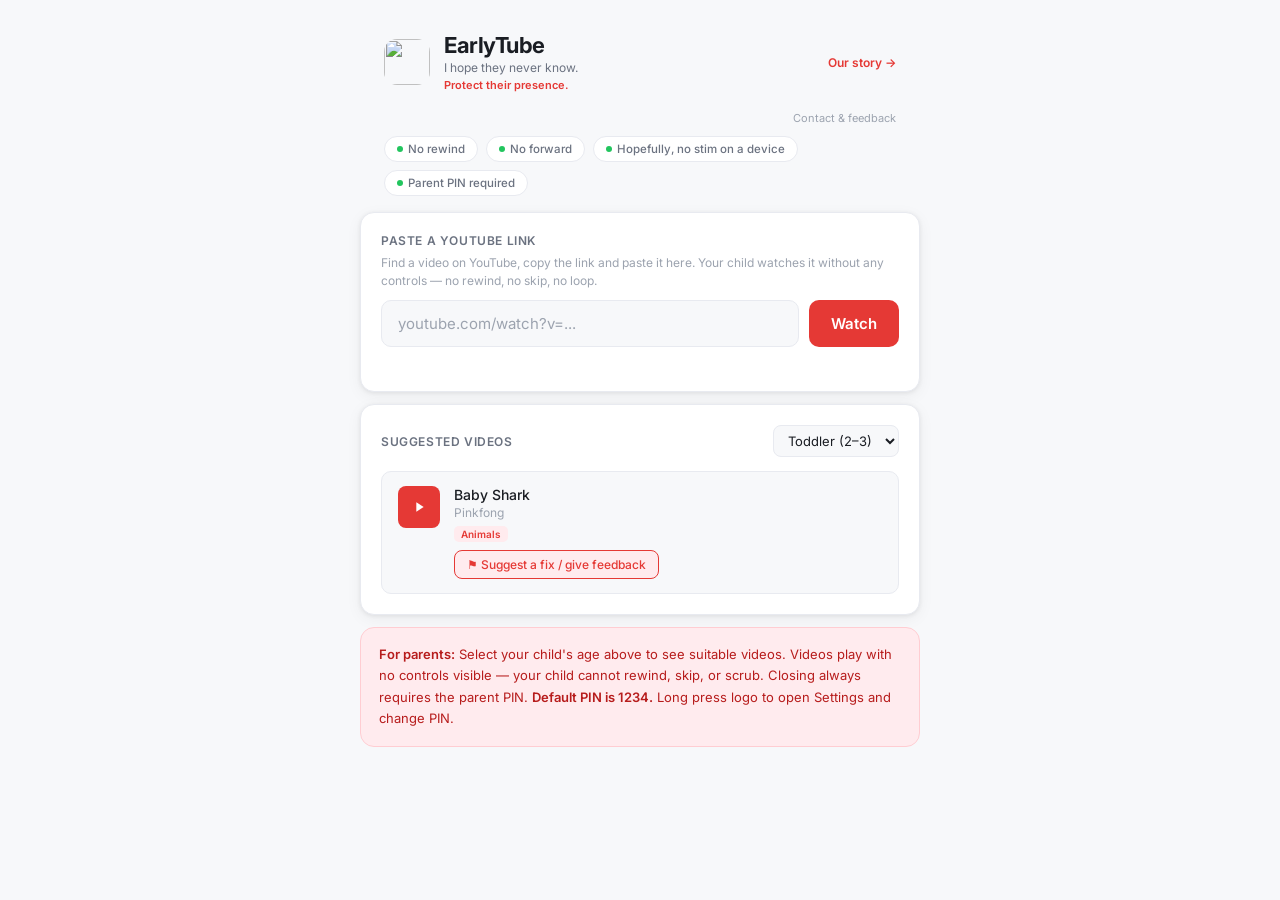
==== about.html @ 5e953eac "Update about.html" ====
<!DOCTYPE html>

<html lang="en">
<head>
<meta charset="UTF-8"/>
<meta name="viewport" content="width=device-width, initial-scale=1.0, user-scalable=no"/>
<title>EarlyTube</title>
<meta name="apple-mobile-web-app-capable" content="yes"/>
<meta name="apple-mobile-web-app-status-bar-style" content="black-translucent"/>
<meta name="apple-mobile-web-app-title" content="EarlyTube"/>
<link rel="apple-touch-icon" href="icon.png"/>
<link rel="icon" type="image/png" href="icon.png"/>
<script async src="https://www.googletagmanager.com/gtag/js?id=G-2DFE2R37G1"></script>
<script>
  window.dataLayer=window.dataLayer||[];
  function gtag(){dataLayer.push(arguments);}
  gtag('js',new Date());
  gtag('config','G-2DFE2R37G1');
</script>
<style>
  @import url('https://fonts.googleapis.com/css2?family=Inter:wght@400;500;600;700&display=swap');
  :root{
    --red:#E53935;--red-dark:#B71C1C;--red-light:#FFEBEE;
    --bg:#F7F8FA;--card:#FFFFFF;--border:#E8EAF0;
    --text:#1A1D23;--text-2:#6B7280;--text-3:#9CA3AF;
    --radius:14px;--shadow:0 1px 4px rgba(0,0,0,0.07),0 4px 16px rgba(0,0,0,0.05);
    --badge-bg:#FFFFFF;--video-bg:#F7F8FA;--input-bg:#F7F8FA;
  }
  @media(prefers-color-scheme:dark){
    :root{
      --red:#EF5350;--red-dark:#C62828;--red-light:#2C1A1A;
      --bg:#0F0F11;--card:#1C1C1E;--border:#2C2C2E;
      --text:#F2F2F7;--text-2:#9CA3AF;--text-3:#6B7280;
      --shadow:0 1px 4px rgba(0,0,0,0.3),0 4px 16px rgba(0,0,0,0.2);
      --badge-bg:#1C1C1E;--video-bg:#2C2C2E;--input-bg:#2C2C2E;
    }
    .info-card{background:#2C1A1A!important;border-color:#5C2020!important;}
    .info-card p{color:#FCA5A5!important;}
    .modal-box{background:#1C1C1E!important;}
    .modal-input{background:#2C2C2E!important;color:#F2F2F7!important;}
  }
  *{margin:0;padding:0;box-sizing:border-box;-webkit-tap-highlight-color:transparent;}
  body{background:var(--bg);color:var(--text);font-family:'Inter',-apple-system,sans-serif;min-height:100vh;}
  .screen{display:none;flex-direction:column;align-items:center;min-height:100vh;}
  #home{display:flex;}
  .header{width:100%;max-width:560px;padding:32px 24px 16px;}
  .header-top{display:flex;align-items:center;justify-content:space-between;margin-bottom:14px;}
  .brand{display:flex;align-items:center;gap:14px;cursor:pointer;user-select:none;}
  .brand-name{font-size:22px;font-weight:700;letter-spacing:-0.5px;}
  .brand-tag{font-size:12px;color:var(--text-2);margin-top:2px;}
  .brand-sub{font-size:11px;color:var(--red);margin-top:3px;font-weight:600;}
  .story-link{color:var(--red);text-decoration:none;font-size:12px;font-weight:600;white-space:nowrap;}
  .badge-row{display:flex;gap:8px;flex-wrap:wrap;}
  .badge{display:flex;align-items:center;gap:5px;background:var(--badge-bg);border:1px solid var(--border);border-radius:20px;padding:5px 12px;font-size:11.5px;color:var(--text-2);font-weight:500;}
  .badge-dot{width:6px;height:6px;border-radius:50%;background:#22C55E;flex-shrink:0;}
  .card{background:var(--card);border:1px solid var(--border);border-radius:var(--radius);box-shadow:var(--shadow);padding:20px;width:calc(100% - 48px);max-width:560px;margin:0 24px 12px;}
  .input-label{font-size:12px;font-weight:600;color:var(--text-2);text-transform:uppercase;letter-spacing:0.6px;margin-bottom:6px;}
  .input-desc{font-size:12px;color:var(--text-3);margin-bottom:10px;line-height:1.5;}
  .input-wrap{display:flex;gap:10px;}
  .input-wrap input{flex:1;padding:13px 16px;border-radius:10px;border:1.5px solid var(--border);background:var(--input-bg);color:var(--text);font-size:15px;font-family:inherit;outline:none;transition:border-color 0.15s;}
  .input-wrap input:focus{border-color:var(--red);}
  .input-wrap input::placeholder{color:var(--text-3);}
  .btn-watch{padding:13px 22px;border-radius:10px;background:var(--red);color:white;border:none;font-weight:600;font-size:15px;font-family:inherit;cursor:pointer;white-space:nowrap;}
  .btn-watch:active{background:var(--red-dark);}
  .error-msg{font-size:12.5px;color:var(--red);margin-top:8px;min-height:16px;}
  .section-header{display:flex;align-items:center;justify-content:space-between;margin-bottom:14px;}
  .section-left{display:flex;align-items:center;gap:8px;}
  .section-title{font-size:12px;font-weight:600;color:var(--text-2);text-transform:uppercase;letter-spacing:0.6px;}
  .live-dot{width:6px;height:6px;border-radius:50%;background:#22C55E;animation:pulse 2s infinite;}
  @keyframes pulse{0%,100%{opacity:1;}50%{opacity:0.4;}}
  .age-select{padding:6px 10px;border-radius:8px;border:1px solid var(--border);background:var(--input-bg);color:var(--text);font-size:13px;font-family:inherit;outline:none;cursor:pointer;}
  .video-list{display:flex;flex-direction:column;gap:10px;}
  .video-item{display:flex;align-items:flex-start;gap:14px;padding:14px 16px;background:var(--video-bg);border:1px solid var(--border);border-radius:10px;}
  .video-thumb{width:42px;height:42px;border-radius:8px;background:var(--red);display:flex;align-items:center;justify-content:center;flex-shrink:0;cursor:pointer;}
  .video-thumb svg{width:16px;height:16px;fill:white;}
  .video-info{flex:1;min-width:0;cursor:pointer;}
  .video-title{font-size:14px;font-weight:500;white-space:nowrap;overflow:hidden;text-overflow:ellipsis;}
  .video-sub{font-size:12px;color:var(--text-3);margin-top:2px;}
  .video-tag{font-size:10px;font-weight:600;background:var(--red-light);color:var(--red);padding:2px 7px;border-radius:5px;margin-top:6px;display:inline-block;}
  .report-btn{display:flex;align-items:center;gap:5px;margin-top:8px;font-size:12px;color:var(--red);background:var(--red-light);border:1px solid var(--red);border-radius:8px;padding:6px 12px;cursor:pointer;font-family:inherit;font-weight:500;}
  .report-btn:active{opacity:0.7;}
  .loading-state{text-align:center;padding:24px;color:var(--text-3);font-size:13px;}
  .empty-state{text-align:center;padding:24px;color:var(--text-3);font-size:13px;}
  .info-card{background:var(--red-light);border:1px solid #FFCDD2;border-radius:var(--radius);padding:16px 18px;width:calc(100% - 48px);max-width:560px;margin:0 24px 16px;}
  .info-card p{font-size:13px;color:#B71C1C;line-height:1.65;}
  .info-card strong{font-weight:600;}

#player-screen{background:#000;}
.player-top{background:#111;padding:14px 20px;width:100%;}
.player-steps{display:flex;flex-direction:column;gap:6px;margin-bottom:12px;}
.step{display:flex;align-items:center;gap:10px;font-size:13px;color:#aaa;}
.step-num{width:22px;height:22px;border-radius:50%;background:#333;color:white;font-size:11px;font-weight:700;display:flex;align-items:center;justify-content:center;flex-shrink:0;}
.step-num.done{background:#22C55E;}
.btn-lock-top{width:100%;padding:14px;border-radius:10px;background:var(–red);border:none;color:white;font-size:15px;font-weight:700;font-family:inherit;cursor:pointer;display:flex;align-items:center;justify-content:center;gap:8px;}
.btn-lock-top:active{opacity:0.85;}
.player-wrap{position:relative;width:100%;overflow:hidden;background:#000;}
#yt-iframe{display:block;width:100%;height:calc(56.25vw + 120px);border:none;}
.player-overlay{display:none;position:absolute;top:0;left:0;width:100%;height:100%;z-index:10;}
.controls-hider{position:absolute;bottom:0;left:0;width:100%;height:120px;background:#000;z-index:11;}
.lock-toast{position:absolute;bottom:130px;left:50%;transform:translateX(-50%);background:rgba(0,0,0,0.85);color:white;font-size:16px;font-weight:700;padding:12px 24px;border-radius:24px;z-index:15;white-space:nowrap;transition:opacity 0.3s;border:1px solid rgba(255,255,255,0.2);}
.lock-toast.hidden{opacity:0;pointer-events:none;}
.player-bottom{background:#111;padding:14px 20px;width:100%;display:none;}
.next-title{font-size:11px;color:#666;text-transform:uppercase;letter-spacing:0.6px;font-weight:600;margin-bottom:10px;}
.next-videos{display:flex;flex-direction:column;gap:8px;margin-bottom:12px;}
.next-video-btn{background:#1C1C1E;border:1px solid #2C2C2E;color:white;border-radius:10px;padding:12px 14px;text-align:left;cursor:pointer;font-family:inherit;font-size:13px;display:flex;align-items:center;gap:10px;}
.next-video-btn:active{background:#2C2C2E;}
.next-play-icon{width:28px;height:28px;background:var(–red);border-radius:6px;display:flex;align-items:center;justify-content:center;flex-shrink:0;}
.next-play-icon svg{width:12px;height:12px;fill:white;}
.next-video-info{flex:1;min-width:0;}
.next-video-title{font-size:13px;font-weight:500;white-space:nowrap;overflow:hidden;text-overflow:ellipsis;}
.next-video-sub{font-size:11px;color:#666;margin-top:2px;}
.btn-close{width:100%;padding:14px;border-radius:10px;background:#2C2C2E;border:1px solid #3C3C3E;color:#aaa;font-size:14px;font-weight:500;font-family:inherit;cursor:pointer;display:flex;align-items:center;justify-content:center;gap:8px;}
.btn-close svg{width:14px;height:14px;fill:#666;}

#pin-overlay{display:none;position:fixed;inset:0;background:rgba(10,10,15,0.92);z-index:100;flex-direction:column;align-items:center;justify-content:center;gap:18px;}
.pin-icon{width:52px;height:52px;background:#1C1C2E;border-radius:14px;display:flex;align-items:center;justify-content:center;margin-bottom:4px;}
.pin-icon svg{width:22px;height:22px;fill:#9CA3AF;}
#pin-overlay h2{font-size:18px;font-weight:600;color:white;}
#pin-overlay p{font-size:13px;color:#9CA3AF;margin-top:-8px;}
.pin-dots{display:flex;gap:12px;margin:4px 0;}
.dot{width:14px;height:14px;border-radius:50%;background:#2C2C3E;transition:background 0.12s,transform 0.12s;}
.dot.filled{background:var(–red);transform:scale(1.1);}
.pin-error{font-size:12.5px;color:#F87171;height:16px;}
.pin-grid{display:grid;grid-template-columns:repeat(3,72px);gap:10px;}
.pin-btn{height:72px;border-radius:12px;background:#1C1C2E;border:1px solid #2C2C3E;color:white;font-size:22px;font-weight:500;font-family:inherit;cursor:pointer;}
.pin-btn:active{background:#2C2C3E;}
.pin-hint{font-size:11px;color:#4B5563;margin-top:4px;}

#report-modal{display:none;position:fixed;inset:0;background:rgba(10,10,15,0.85);z-index:200;align-items:flex-end;justify-content:center;pointer-events:none;}
.modal-box{background:var(–card);border:1px solid var(–border);border-radius:20px 20px 0 0;padding:28px 24px 40px;width:100%;max-width:560px;pointer-events:all;}
.modal-title{font-size:17px;font-weight:700;margin-bottom:4px;}
.modal-sub{font-size:13px;color:var(–text-2);margin-bottom:20px;line-height:1.5;}
.modal-label{font-size:12px;font-weight:600;color:var(–text-2);text-transform:uppercase;letter-spacing:0.6px;margin-bottom:6px;display:block;}
.modal-input{width:100%;padding:12px 14px;border-radius:10px;border:1.5px solid var(–border);background:var(–input-bg);color:var(–text);font-size:15px;font-family:inherit;outline:none;margin-bottom:14px;}
.modal-input:focus{border-color:var(–red);}
.modal-input::placeholder{color:var(–text-3);}
.privacy-note{font-size:11.5px;color:var(–text-3);margin-bottom:18px;line-height:1.5;}
.modal-btns{display:flex;gap:10px;}
.btn-submit{flex:1;padding:14px;border-radius:10px;background:var(–red);color:white;border:none;font-size:15px;font-weight:600;font-family:inherit;cursor:pointer;}
.btn-cancel{padding:14px 20px;border-radius:10px;background:var(–video-bg);color:var(–text-2);border:1px solid var(–border);font-size:15px;font-family:inherit;cursor:pointer;}

#settings-screen{background:var(–bg);}
.settings-header{width:100%;max-width:560px;padding:52px 24px 20px;}
.settings-header h2{font-size:22px;font-weight:700;letter-spacing:-0.5px;}
.settings-header p{font-size:13px;color:var(–text-2);margin-top:4px;}
.setting-card{background:var(–card);border:1px solid var(–border);border-radius:var(–radius);padding:18px 20px;width:calc(100% - 48px);max-width:560px;margin:0 24px 12px;}
.setting-card label{font-size:12px;font-weight:600;color:var(–text-2);text-transform:uppercase;letter-spacing:0.6px;display:block;margin-bottom:10px;}
.setting-card input{width:100%;padding:12px 14px;border-radius:10px;border:1.5px solid var(–border);background:var(–input-bg);color:var(–text);font-size:15px;font-family:inherit;outline:none;}
.setting-card input:focus{border-color:var(–red);}
.btn-save{width:calc(100% - 48px);max-width:560px;margin:4px 24px;padding:14px;border-radius:10px;background:var(–red);color:white;border:none;font-size:15px;font-weight:600;font-family:inherit;cursor:pointer;}
.btn-back{width:calc(100% - 48px);max-width:560px;margin:8px 24px 32px;padding:14px;border-radius:10px;background:var(–card);color:var(–text);border:1px solid var(–border);font-size:15px;font-family:inherit;cursor:pointer;}
</style>

</head>
<body>

<div id="home" class="screen">
  <div class="header">
    <div class="header-top">
      <div class="brand" id="logo">
        <img src="icon.png" style="width:46px;height:46px;border-radius:13px;flex-shrink:0;"/>
        <div>
          <div class="brand-name">EarlyTube</div>
          <div class="brand-tag">I hope they never know.</div>
          <div class="brand-sub">Protect their presence.</div>
        </div>
      </div>
      <a class="story-link" href="about.html" target="_blank">Our story →</a>
    </div>
    <div style="text-align:right;margin-bottom:10px;">
      <a href="contact.html" target="_blank" style="font-size:11px;color:var(--text-3);text-decoration:none;">Contact & feedback</a>
    </div>
    <div class="badge-row">
      <div class="badge"><div class="badge-dot"></div>No rewind</div>
      <div class="badge"><div class="badge-dot"></div>No forward</div>
      <div class="badge"><div class="badge-dot"></div>Hopefully, no stim on a device</div>
      <div class="badge"><div class="badge-dot"></div>Parent PIN required</div>
    </div>
  </div>

  <div class="card">
    <div class="input-label">Paste a YouTube link</div>
    <div class="input-desc">Find a video on YouTube, copy the link and paste it here. Your child watches it without any controls — no rewind, no skip, no loop.</div>
    <div class="input-wrap">
      <input id="url-input" type="url" inputmode="url" placeholder="youtube.com/watch?v=..."/>
      <button class="btn-watch" onclick="handleWatch()">Watch</button>
    </div>
    <div class="error-msg" id="url-error"></div>
  </div>

  <div class="card">
    <div class="section-header">
      <div class="section-left">
        <div class="section-title">Suggested videos</div>
        <div class="live-dot" id="live-dot" style="display:none"></div>
      </div>
      <select class="age-select" id="age-select" onchange="renderVideos()">
        <option value="toddler">Toddler (2–3)</option>
        <option value="prek">Pre-K (3–5)</option>
        <option value="primary">Primary (5–8)</option>
        <option value="junior">Junior (8–12)</option>
        <option value="teen">Teen (12–16)</option>
        <option value="teenplus">Teen+ (16+)</option>
      </select>
    </div>
    <div class="video-list" id="video-list">
      <div class="loading-state">Loading videos…</div>
    </div>
  </div>

  <div class="info-card">
    <p><strong>For parents:</strong> Select your child's age above to see suitable videos. Videos play with no controls visible — your child cannot rewind, skip, or scrub. Closing always requires the parent PIN. <strong>Default PIN is 1234.</strong> Long press logo to open Settings and change PIN.</p>
  </div>
</div>

<div id="player-screen" class="screen">
  <div class="player-top" id="player-top">
    <div class="player-steps">
      <div class="step"><div class="step-num" id="step1num">1</div><span>Tap play on the video below</span></div>
      <div class="step"><div class="step-num" id="step2num">2</div><span>Tap Lock — controls disappear for your child</span></div>
    </div>
    <button class="btn-lock-top" id="btn-lock-top" onclick="lockControls()">🔒 Lock the controls</button>
  </div>
  <div class="player-wrap">
    <iframe id="yt-iframe" src="" allow="autoplay; encrypted-media" allowfullscreen="false"></iframe>
    <div class="player-overlay" id="player-overlay" oncontextmenu="return false;"></div>
    <div class="controls-hider" id="controls-hider"></div>
    <div class="lock-toast hidden" id="lock-toast">🔒 Locked</div>
  </div>
  <div class="player-bottom" id="player-bottom">
    <div class="next-title">Play next</div>
    <div class="next-videos" id="next-videos"></div>
    <button class="btn-close" onclick="requestClose()">
      <svg viewBox="0 0 24 24"><path d="M19 6.41L17.59 5 12 10.59 6.41 5 5 6.41 10.59 12 5 17.59 6.41 19 12 13.41 17.59 19 19 17.59 13.41 12z"/></svg>
      Close — parent PIN required
    </button>
  </div>
</div>

<div id="pin-overlay">
  <div class="pin-icon"><svg viewBox="0 0 24 24"><path d="M18 8h-1V6c0-2.76-2.24-5-5-5S7 3.24 7 6v2H6c-1.1 0-2 .9-2 2v10c0 1.1.9 2 2 2h12c1.1 0 2-.9 2-2V10c0-1.1-.9-2-2-2zm-6 9c-1.1 0-2-.9-2-2s.9-2 2-2 2 .9 2 2-.9 2-2 2zm3.1-9H8.9V6c0-1.71 1.39-3.1 3.1-3.1 1.71 0 3.1 1.39 3.1 3.1v2z"/></svg></div>
  <h2 id="pin-title">Parent PIN required</h2>
  <p id="pin-subtitle">Enter your 4-digit PIN to continue</p>
  <div class="pin-dots">
    <div class="dot" id="d0"></div><div class="dot" id="d1"></div>
    <div class="dot" id="d2"></div><div class="dot" id="d3"></div>
  </div>
  <div class="pin-error" id="pin-error"></div>
  <div class="pin-grid">
    <button class="pin-btn" onclick="pinPress('1')">1</button>
    <button class="pin-btn" onclick="pinPress('2')">2</button>
    <button class="pin-btn" onclick="pinPress('3')">3</button>
    <button class="pin-btn" onclick="pinPress('4')">4</button>
    <button class="pin-btn" onclick="pinPress('5')">5</button>
    <button class="pin-btn" onclick="pinPress('6')">6</button>
    <button class="pin-btn" onclick="pinPress('7')">7</button>
    <button class="pin-btn" onclick="pinPress('8')">8</button>
    <button class="pin-btn" onclick="pinPress('9')">9</button>
    <button class="pin-btn" onclick="pinClear()" style="font-size:18px;color:#9CA3AF">⌫</button>
    <button class="pin-btn" onclick="pinPress('0')">0</button>
    <button class="pin-btn" onclick="pinCancel()" style="font-size:12px;color:#9CA3AF">Cancel</button>
  </div>
  <div class="pin-hint">Default PIN is 1234 · Change in Settings</div>
</div>

<div id="report-modal" style="display:none;position:fixed;inset:0;background:rgba(10,10,15,0.85);z-index:200;align-items:flex-end;justify-content:center;pointer-events:none;">
  <div class="modal-box" style="pointer-events:all;">
    <div class="modal-title">Suggest a replacement</div>
    <div class="modal-sub" id="report-sub">Found a broken video? Suggest a better one.</div>
    <label class="modal-label">Your email</label>
    <input class="modal-input" id="report-email" type="email" inputmode="email" placeholder="your@email.com"/>
    <label class="modal-label">Replacement YouTube link</label>
    <input class="modal-input" id="report-link" type="url" inputmode="url" placeholder="youtube.com/watch?v=..."/>
    <label class="modal-label">Any notes? (optional)</label>
    <input class="modal-input" id="report-note" type="text" placeholder="e.g. Great science video for toddlers"/>
    <div class="privacy-note">Your email will only be used to notify you if your suggestion is approved. We will never share it.</div>
    <div class="modal-btns">
      <button class="btn-cancel" onclick="closeReportModal()">Cancel</button>
      <button class="btn-submit" onclick="submitReport()">Submit suggestion</button>
    </div>
  </div>
</div>

<div id="settings-screen" class="screen">
  <div class="settings-header">
    <h2>Settings</h2>
    <p>Manage your parent PIN and preferences</p>
  </div>
  <div class="setting-card">
    <label>Change Parent PIN</label>
    <input id="new-pin" type="password" inputmode="numeric" maxlength="4" placeholder="Enter new 4-digit PIN"/>
  </div>
  <button class="btn-save" onclick="saveSettings()">Save changes</button>
  <button class="btn-back" onclick="showHome()">← Back to EarlyTube</button>
</div>

<script>
var CSV_URL='https://docs.google.com/spreadsheets/d/e/2PACX-1vSMkmJi2zz99BE6d7STDfVXiBgd1eyfZSdIx4TUsst05Xm4m7G6tz9zGTJXmoVku1DQpmC52vWpOlhI/pub?output=csv';
var CONTACT_EMAIL='earlytubeapp@gmail.com';
var FALLBACK={
  toddler:[{id:'XqZsoesa55w',title:'Baby Shark',channel:'Pinkfong',tag:'Animals'}],
  prek:[{id:'tBhkzYAqhMI',title:'Wild Animals for Kids',channel:'Nat Geo Kids',tag:'Nature'}],
  primary:[{id:'n6veBGGHCsY',title:'How Do Plants Grow?',channel:'SciShow Kids',tag:'Science'}],
  junior:[{id:'xyQY8a-ng6g',title:'How Food Affects Your Brain',channel:'TED-Ed',tag:'Health'}],
  teen:[{id:'sNhhvQGsMEc',title:'The Fermi Paradox',channel:'Kurzgesagt',tag:'Space'}],
  teenplus:[{id:'MBRqu0YOH14',title:'Optimistic Nihilism',channel:'Kurzgesagt',tag:'Philosophy'}]
};
var allVideos=[],reportingVideo=null;
var parentPin=localStorage.getItem('et_pin')||'1234';
var pinBuffer='',pinAction=null,pendingId=null;
var lockInterval=null;

function parseCSV(t){var l=t.trim().split('\n');if(l.length<2)return[];var h=l[0].split(',').map(function(x){return x.trim().toLowerCase().replace(/"/g,'');});var r=[];for(var i=1;i<l.length;i++){var c=splitCSV(l[i]);if(c.length<4)continue;var o={};h.forEach(function(k,j){o[k]=(c[j]||'').trim().replace(/^"|"$/g,'');});if(o.id)r.push(o);}return r;}
function splitCSV(line){var cols=[],cur='',inQ=false;for(var i=0;i<line.length;i++){var c=line[i];if(c==='"'){inQ=!inQ;}else if(c===','&&!inQ){cols.push(cur);cur='';}else{cur+=c;}}cols.push(cur);return cols;}

function loadVideos(){
  fetch(CSV_URL)
    .then(function(r){return r.text();})
    .then(function(csv){
      var rows=parseCSV(csv);
      allVideos=rows.filter(function(r){var s=(r.status||'').toLowerCase();return s===''||s==='approved';});
      document.getElementById('live-dot').style.display=allVideos.length?'block':'none';
      renderVideos();
    }).catch(function(){renderVideos();});
}

function renderVideos(){
  var age=document.getElementById('age-select').value;
  var f=allVideos.filter(function(v){return(v.age||'').toLowerCase()===age;});
  if(!f.length)f=FALLBACK[age]||[];
  var html='';
  if(!f.length){html='<div class="empty-state">No videos yet.</div>';}
  else{f.forEach(function(v){
    html+='<div class="video-item">'
      +'<div class="video-thumb" onclick="prepareVideo(\''+v.id+'\')">'
      +'<svg viewBox="0 0 24 24"><path d="M8 5v14l11-7z"/></svg></div>'
      +'<div class="video-info" onclick="prepareVideo(\''+v.id+'\')">'
      +'<div class="video-title">'+escHtml(v.title)+'</div>'
      +'<div class="video-sub">'+escHtml(v.channel||'')+'</div>'
      +'<div class="video-tag">'+escHtml(v.tag||'')+'</div>'
      +'<button class="report-btn" onclick="openReportModal(\''+escAttr(v.id)+'\',\''+escAttr(v.title)+'\')">⚑ Suggest a fix / give feedback</button>'
      +'</div></div>';
  });}
  document.getElementById('video-list').innerHTML=html;
}

function escHtml(s){return(s||'').replace(/&/g,'&amp;').replace(/</g,'&lt;').replace(/>/g,'&gt;');}
function escAttr(s){return(s||'').replace(/'/g,"\\'");}

function openReportModal(id,title){
  reportingVideo={id:id,title:title};
  document.getElementById('report-sub').textContent='Reporting: "'+title+'"';
  document.getElementById('report-email').value='';
  document.getElementById('report-link').value='';
  document.getElementById('report-note').value='';
  document.getElementById('report-modal').style.display='flex';
  document.getElementById('report-modal').style.pointerEvents='all';
}
function closeReportModal(){
  document.getElementById('report-modal').style.display='none';
  document.getElementById('report-modal').style.pointerEvents='none';
  reportingVideo=null;
}
function submitReport(){
  var email=document.getElementById('report-email').value.trim();
  var link=document.getElementById('report-link').value.trim();
  var note=document.getElementById('report-note').value.trim();
  if(!email){alert('Please enter your email.');return;}
  if(!link){alert('Please paste a YouTube link.');return;}
  var age=document.getElementById('age-select').value;
  var sub=encodeURIComponent('EarlyTube suggestion — '+age);
  var body=encodeURIComponent('Reporting: '+(reportingVideo?reportingVideo.title+' ('+reportingVideo.id+')':'')+'\nReplacement: '+link+'\nAge: '+age+'\nNotes: '+(note||'none')+'\nFrom: '+email);
  window.location.href='mailto:'+CONTACT_EMAIL+'?subject='+sub+'&body='+body;
  closeReportModal();
}

function show(id){document.querySelectorAll('.screen').forEach(function(s){s.style.display='none';});document.getElementById(id).style.display='flex';}
function extractId(url){var p=[/(?:youtube\.com\/watch\?v=|youtu\.be\/|youtube\.com\/embed\/)([a-zA-Z0-9_-]{11})/,/^([a-zA-Z0-9_-]{11})$/];for(var i=0;i<p.length;i++){var m=url.match(p[i]);if(m)return m[1];}return null;}
function handleWatch(){var id=extractId(document.getElementById('url-input').value.trim());if(!id){document.getElementById('url-error').textContent='Please paste a valid YouTube link.';return;}prepareVideo(id);}

function prepareVideo(id){
  pendingId=id;
  document.getElementById('url-error').textContent='';
  document.getElementById('url-input').value='';
  if(lockInterval){clearInterval(lockInterval);lockInterval=null;}
  document.getElementById('yt-iframe').src='https://www.youtube.com/embed/'+id+'?autoplay=0&controls=1&disablekb=0&fs=0&modestbranding=1&rel=0&iv_load_policy=3&playsinline=1';
  document.getElementById('player-overlay').style.display='none';
  var toast=document.getElementById('lock-toast');
  toast.classList.remove('hidden');
  toast.textContent='Tap play — locking in 5…';
  show('player-screen');
  var secs=5;
  lockInterval=setInterval(function(){
    secs--;
    if(secs>0){
      toast.textContent='Locking in '+secs+'…';
    } else {
      clearInterval(lockInterval);
      lockInterval=null;
      lockControls();
    }
  },1000);
}

function lockControls(){
  document.getElementById('player-overlay').style.display='block';
  var toast=document.getElementById('lock-toast');
  toast.textContent='🔒 Locked';
  setTimeout(function(){toast.classList.add('hidden');},1500);
}

function closeVideo(){
  if(lockInterval){clearInterval(lockInterval);lockInterval=null;}
  document.getElementById('yt-iframe').src='';
  document.getElementById('player-overlay').style.display='none';
  var toast=document.getElementById('lock-toast');
  toast.classList.remove('hidden');
  toast.textContent='Tap play — locking in 5…';
  show('home');
}

function showHome(){show('home');}
function requestClose(){pinAction='close';showPin('Parent PIN required','Enter your PIN to close this video');}
function requestSettings(){pinAction='settings';showPin('Parent PIN required','Enter your PIN to open Settings');}
function showPin(title,sub){pinBuffer='';updateDots();document.getElementById('pin-error').textContent='';document.getElementById('pin-title').textContent=title;document.getElementById('pin-subtitle').textContent=sub;document.getElementById('pin-overlay').style.display='flex';}
function pinPress(d){if(pinBuffer.length>=4)return;pinBuffer+=d;updateDots();if(pinBuffer.length===4)setTimeout(checkPin,120);}
function pinClear(){pinBuffer=pinBuffer.slice(0,-1);updateDots();}
function pinCancel(){document.getElementById('pin-overlay').style.display='none';pinBuffer='';}
function updateDots(){for(var i=0;i<4;i++)document.getElementById('d'+i).className='dot'+(i<pinBuffer.length?' filled':'');}
function checkPin(){if(pinBuffer===parentPin){document.getElementById('pin-overlay').style.display='none';if(pinAction==='close')closeVideo();if(pinAction==='settings')show('settings-screen');}else{document.getElementById('pin-error').textContent='Incorrect PIN — try again';pinBuffer='';updateDots();}}
function saveSettings(){var np=document.getElementById('new-pin').value.trim();if(/^\d{4}$/.test(np)){parentPin=np;localStorage.setItem('et_pin',np);alert('PIN updated!');showHome();}else{alert('Please enter exactly 4 digits.');}}

var logoTimer;
var logo=document.getElementById('logo');
logo.addEventListener('touchstart',function(){logoTimer=setTimeout(requestSettings,800);});
logo.addEventListener('touchend',function(){clearTimeout(logoTimer);});
logo.addEventListener('mousedown',function(){logoTimer=setTimeout(requestSettings,800);});
logo.addEventListener('mouseup',function(){clearTimeout(logoTimer);});

history.pushState(null,'','#');
history.pushState(null,'','#');
window.addEventListener('popstate',function(){
  history.pushState(null,'','#');
  var player=document.getElementById('player-screen');
  if(player&&player.style.display==='flex'){requestClose();}
});

loadVideos();
</script>

</body>
</html>
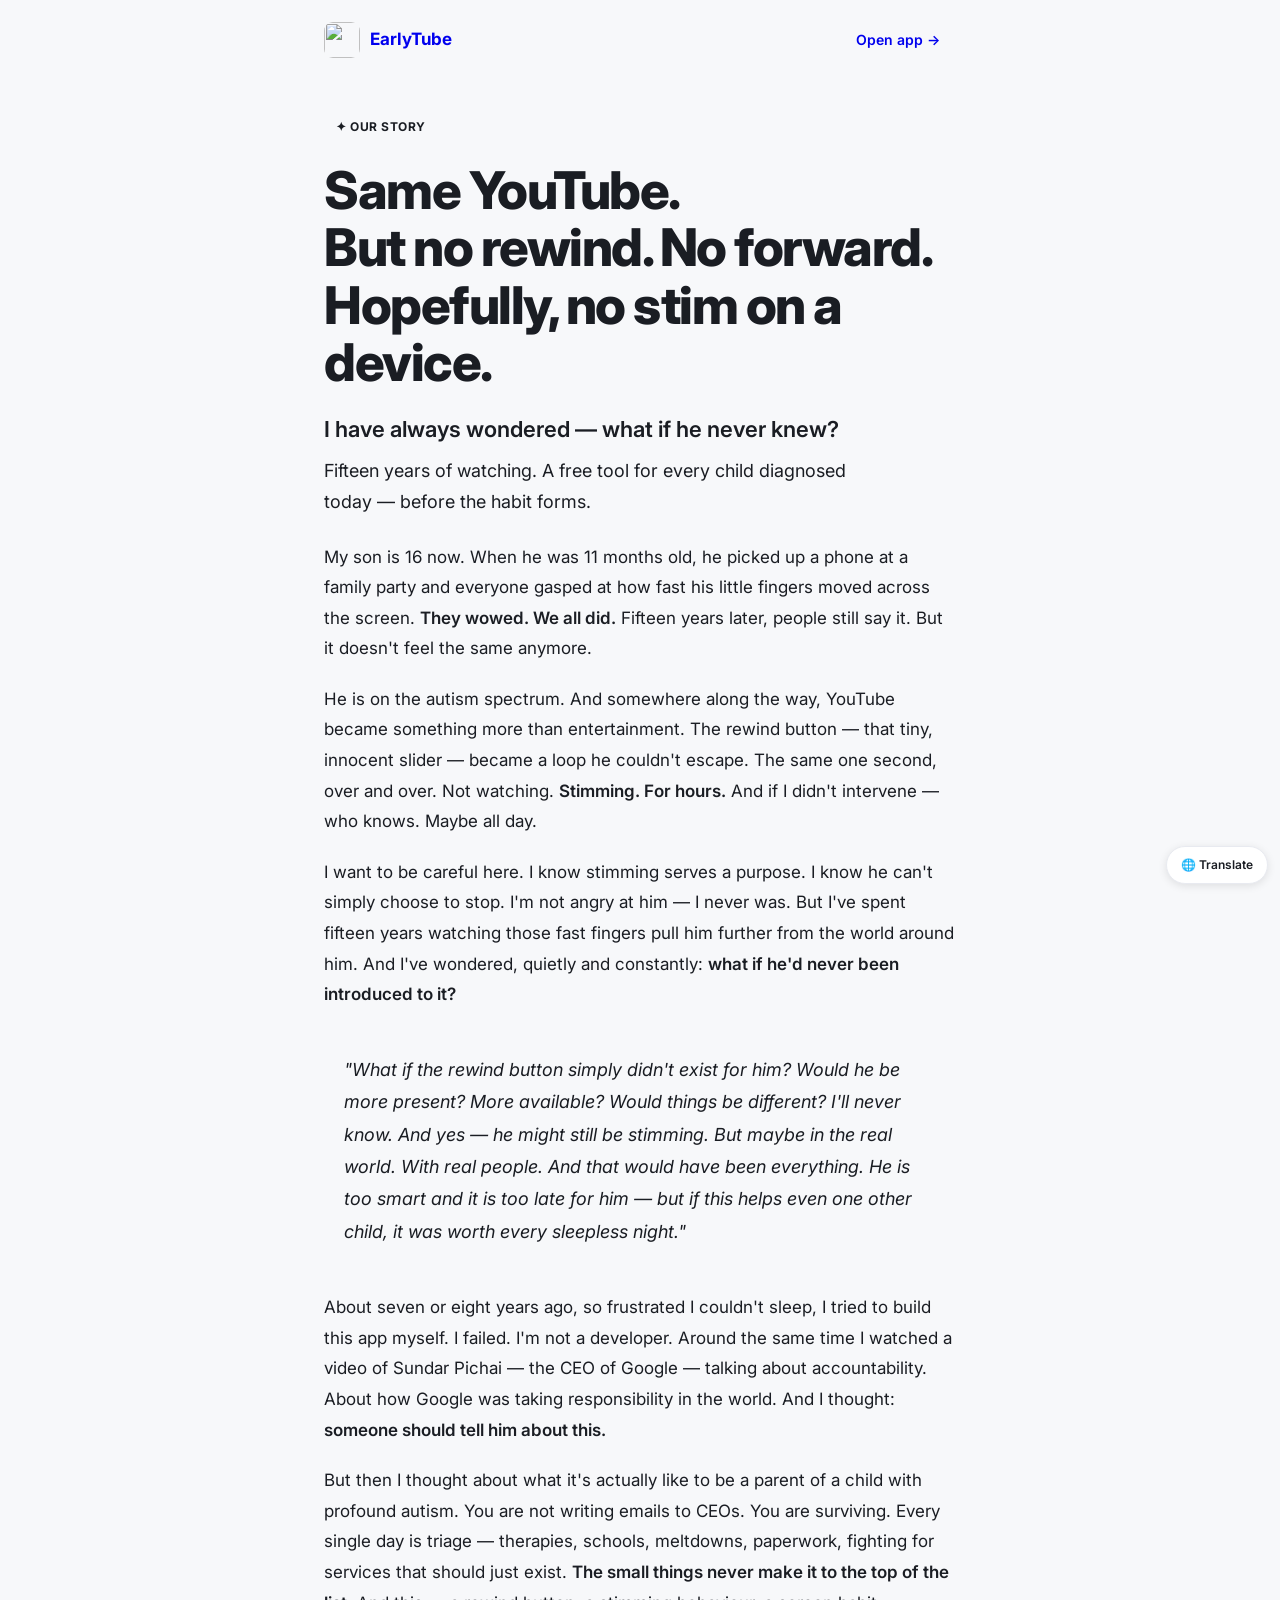
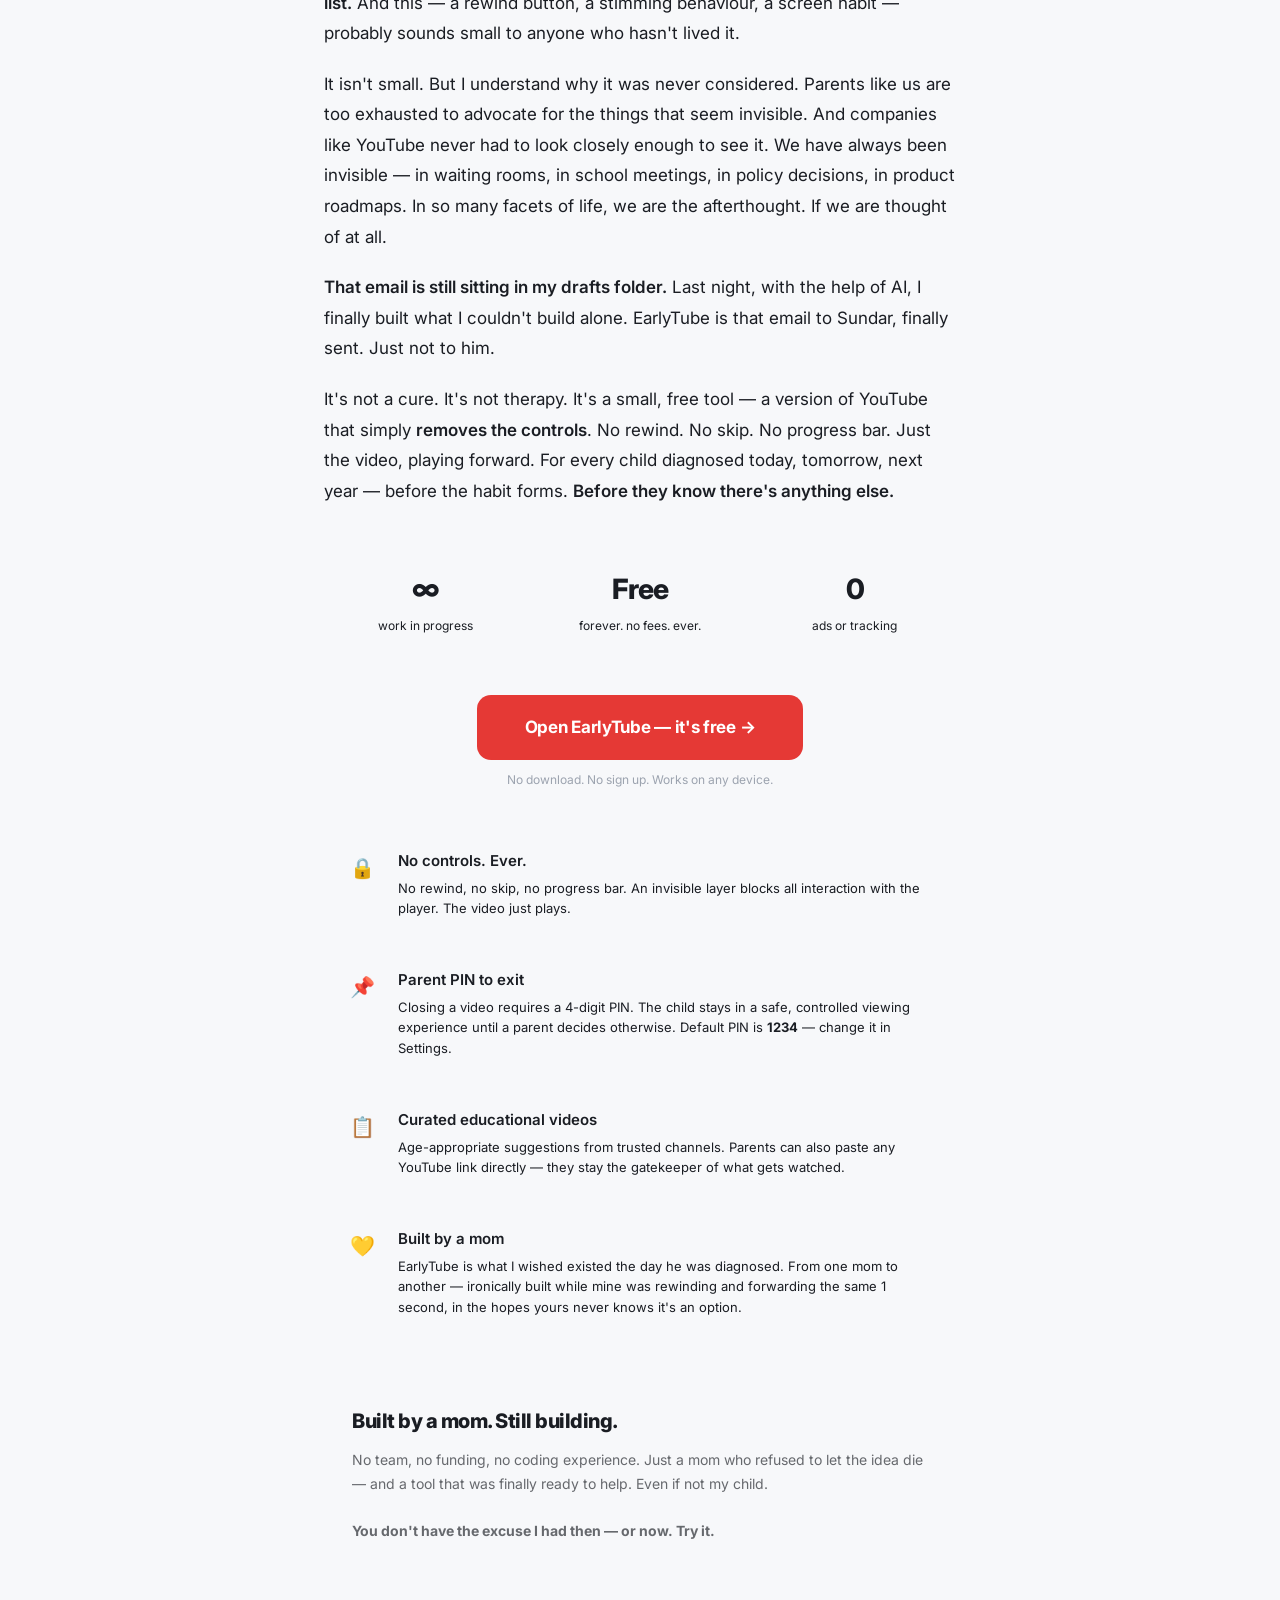
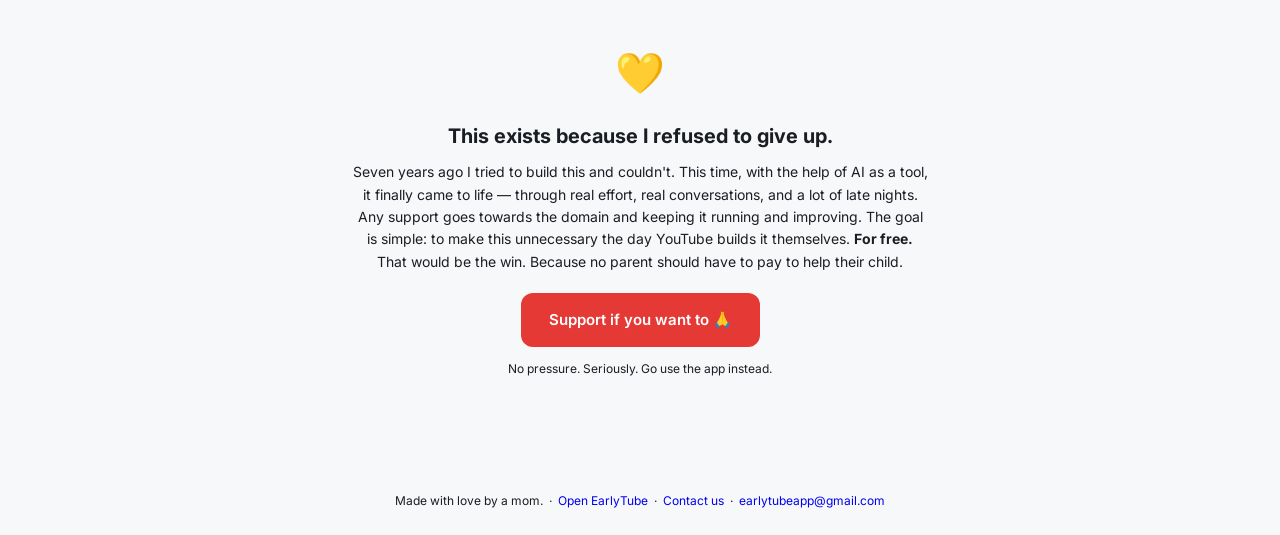
==== commit db8915f4: "Update about.html" ====
--- a/about.html
+++ b/about.html
@@ -3,450 +3,200 @@
 <html lang="en">
 <head>
 <meta charset="UTF-8"/>
-<meta name="viewport" content="width=device-width, initial-scale=1.0, user-scalable=no"/>
-<title>EarlyTube</title>
-<meta name="apple-mobile-web-app-capable" content="yes"/>
-<meta name="apple-mobile-web-app-status-bar-style" content="black-translucent"/>
-<meta name="apple-mobile-web-app-title" content="EarlyTube"/>
+<meta name="viewport" content="width=device-width, initial-scale=1.0"/>
+<meta http-equiv="Cache-Control" content="no-cache, no-store, must-revalidate"/>
+<meta http-equiv="Pragma" content="no-cache"/>
+<meta http-equiv="Expires" content="0"/>
+<title>EarlyTube — Our Story</title>
+<meta name="description" content="Why EarlyTube exists. One parent, one night, one big idea."/>
 <link rel="apple-touch-icon" href="icon.png"/>
 <link rel="icon" type="image/png" href="icon.png"/>
+<!-- Google tag (gtag.js) -->
 <script async src="https://www.googletagmanager.com/gtag/js?id=G-2DFE2R37G1"></script>
 <script>
-  window.dataLayer=window.dataLayer||[];
+  window.dataLayer = window.dataLayer || [];
   function gtag(){dataLayer.push(arguments);}
-  gtag('js',new Date());
-  gtag('config','G-2DFE2R37G1');
+  gtag('js', new Date());
+  gtag('config', 'G-2DFE2R37G1');
 </script>
+<div style="position:fixed;bottom:16px;right:12px;z-index:999;">
+  <a href="https://translate.google.com/translate?sl=en&tl=auto&u=https://earlytube.github.io/about.html" target="_blank" style="display:flex;align-items:center;gap:6px;background:white;border:1px solid #E8EAF0;border-radius:20px;padding:8px 14px;font-size:12px;font-weight:600;color:#1A1D23;text-decoration:none;box-shadow:0 2px 8px rgba(0,0,0,0.1);">🌐 Translate</a>
+</div>
 <style>
-  @import url('https://fonts.googleapis.com/css2?family=Inter:wght@400;500;600;700&display=swap');
-  :root{
-    --red:#E53935;--red-dark:#B71C1C;--red-light:#FFEBEE;
+  @import url('https://fonts.googleapis.com/css2?family=Inter:wght@400;500;600;700;800&display=swap');
+  :root {
+    --red:#E53935;--red-light:#FFEBEE;
     --bg:#F7F8FA;--card:#FFFFFF;--border:#E8EAF0;
     --text:#1A1D23;--text-2:#6B7280;--text-3:#9CA3AF;
-    --radius:14px;--shadow:0 1px 4px rgba(0,0,0,0.07),0 4px 16px rgba(0,0,0,0.05);
-    --badge-bg:#FFFFFF;--video-bg:#F7F8FA;--input-bg:#F7F8FA;
+    --radius:16px;
   }
   @media(prefers-color-scheme:dark){
     :root{
-      --red:#EF5350;--red-dark:#C62828;--red-light:#2C1A1A;
       --bg:#0F0F11;--card:#1C1C1E;--border:#2C2C2E;
       --text:#F2F2F7;--text-2:#9CA3AF;--text-3:#6B7280;
-      --shadow:0 1px 4px rgba(0,0,0,0.3),0 4px 16px rgba(0,0,0,0.2);
-      --badge-bg:#1C1C1E;--video-bg:#2C2C2E;--input-bg:#2C2C2E;
+      --red-light:#2C1A1A;
     }
     .info-card{background:#2C1A1A!important;border-color:#5C2020!important;}
     .info-card p{color:#FCA5A5!important;}
-    .modal-box{background:#1C1C1E!important;}
-    .modal-input{background:#2C2C2E!important;color:#F2F2F7!important;}
   }
-  *{margin:0;padding:0;box-sizing:border-box;-webkit-tap-highlight-color:transparent;}
-  body{background:var(--bg);color:var(--text);font-family:'Inter',-apple-system,sans-serif;min-height:100vh;}
-  .screen{display:none;flex-direction:column;align-items:center;min-height:100vh;}
-  #home{display:flex;}
-  .header{width:100%;max-width:560px;padding:32px 24px 16px;}
-  .header-top{display:flex;align-items:center;justify-content:space-between;margin-bottom:14px;}
-  .brand{display:flex;align-items:center;gap:14px;cursor:pointer;user-select:none;}
-  .brand-name{font-size:22px;font-weight:700;letter-spacing:-0.5px;}
-  .brand-tag{font-size:12px;color:var(--text-2);margin-top:2px;}
-  .brand-sub{font-size:11px;color:var(--red);margin-top:3px;font-weight:600;}
-  .story-link{color:var(--red);text-decoration:none;font-size:12px;font-weight:600;white-space:nowrap;}
-  .badge-row{display:flex;gap:8px;flex-wrap:wrap;}
-  .badge{display:flex;align-items:center;gap:5px;background:var(--badge-bg);border:1px solid var(--border);border-radius:20px;padding:5px 12px;font-size:11.5px;color:var(--text-2);font-weight:500;}
-  .badge-dot{width:6px;height:6px;border-radius:50%;background:#22C55E;flex-shrink:0;}
-  .card{background:var(--card);border:1px solid var(--border);border-radius:var(--radius);box-shadow:var(--shadow);padding:20px;width:calc(100% - 48px);max-width:560px;margin:0 24px 12px;}
-  .input-label{font-size:12px;font-weight:600;color:var(--text-2);text-transform:uppercase;letter-spacing:0.6px;margin-bottom:6px;}
-  .input-desc{font-size:12px;color:var(--text-3);margin-bottom:10px;line-height:1.5;}
-  .input-wrap{display:flex;gap:10px;}
-  .input-wrap input{flex:1;padding:13px 16px;border-radius:10px;border:1.5px solid var(--border);background:var(--input-bg);color:var(--text);font-size:15px;font-family:inherit;outline:none;transition:border-color 0.15s;}
-  .input-wrap input:focus{border-color:var(--red);}
-  .input-wrap input::placeholder{color:var(--text-3);}
-  .btn-watch{padding:13px 22px;border-radius:10px;background:var(--red);color:white;border:none;font-weight:600;font-size:15px;font-family:inherit;cursor:pointer;white-space:nowrap;}
-  .btn-watch:active{background:var(--red-dark);}
-  .error-msg{font-size:12.5px;color:var(--red);margin-top:8px;min-height:16px;}
-  .section-header{display:flex;align-items:center;justify-content:space-between;margin-bottom:14px;}
-  .section-left{display:flex;align-items:center;gap:8px;}
-  .section-title{font-size:12px;font-weight:600;color:var(--text-2);text-transform:uppercase;letter-spacing:0.6px;}
-  .live-dot{width:6px;height:6px;border-radius:50%;background:#22C55E;animation:pulse 2s infinite;}
-  @keyframes pulse{0%,100%{opacity:1;}50%{opacity:0.4;}}
-  .age-select{padding:6px 10px;border-radius:8px;border:1px solid var(--border);background:var(--input-bg);color:var(--text);font-size:13px;font-family:inherit;outline:none;cursor:pointer;}
-  .video-list{display:flex;flex-direction:column;gap:10px;}
-  .video-item{display:flex;align-items:flex-start;gap:14px;padding:14px 16px;background:var(--video-bg);border:1px solid var(--border);border-radius:10px;}
-  .video-thumb{width:42px;height:42px;border-radius:8px;background:var(--red);display:flex;align-items:center;justify-content:center;flex-shrink:0;cursor:pointer;}
-  .video-thumb svg{width:16px;height:16px;fill:white;}
-  .video-info{flex:1;min-width:0;cursor:pointer;}
-  .video-title{font-size:14px;font-weight:500;white-space:nowrap;overflow:hidden;text-overflow:ellipsis;}
-  .video-sub{font-size:12px;color:var(--text-3);margin-top:2px;}
-  .video-tag{font-size:10px;font-weight:600;background:var(--red-light);color:var(--red);padding:2px 7px;border-radius:5px;margin-top:6px;display:inline-block;}
-  .report-btn{display:flex;align-items:center;gap:5px;margin-top:8px;font-size:12px;color:var(--red);background:var(--red-light);border:1px solid var(--red);border-radius:8px;padding:6px 12px;cursor:pointer;font-family:inherit;font-weight:500;}
-  .report-btn:active{opacity:0.7;}
-  .loading-state{text-align:center;padding:24px;color:var(--text-3);font-size:13px;}
-  .empty-state{text-align:center;padding:24px;color:var(--text-3);font-size:13px;}
-  .info-card{background:var(--red-light);border:1px solid #FFCDD2;border-radius:var(--radius);padding:16px 18px;width:calc(100% - 48px);max-width:560px;margin:0 24px 16px;}
-  .info-card p{font-size:13px;color:#B71C1C;line-height:1.65;}
-  .info-card strong{font-weight:600;}
-
-#player-screen{background:#000;}
-.player-top{background:#111;padding:14px 20px;width:100%;}
-.player-steps{display:flex;flex-direction:column;gap:6px;margin-bottom:12px;}
-.step{display:flex;align-items:center;gap:10px;font-size:13px;color:#aaa;}
-.step-num{width:22px;height:22px;border-radius:50%;background:#333;color:white;font-size:11px;font-weight:700;display:flex;align-items:center;justify-content:center;flex-shrink:0;}
-.step-num.done{background:#22C55E;}
-.btn-lock-top{width:100%;padding:14px;border-radius:10px;background:var(–red);border:none;color:white;font-size:15px;font-weight:700;font-family:inherit;cursor:pointer;display:flex;align-items:center;justify-content:center;gap:8px;}
-.btn-lock-top:active{opacity:0.85;}
-.player-wrap{position:relative;width:100%;overflow:hidden;background:#000;}
-#yt-iframe{display:block;width:100%;height:calc(56.25vw + 120px);border:none;}
-.player-overlay{display:none;position:absolute;top:0;left:0;width:100%;height:100%;z-index:10;}
-.controls-hider{position:absolute;bottom:0;left:0;width:100%;height:120px;background:#000;z-index:11;}
-.lock-toast{position:absolute;bottom:130px;left:50%;transform:translateX(-50%);background:rgba(0,0,0,0.85);color:white;font-size:16px;font-weight:700;padding:12px 24px;border-radius:24px;z-index:15;white-space:nowrap;transition:opacity 0.3s;border:1px solid rgba(255,255,255,0.2);}
-.lock-toast.hidden{opacity:0;pointer-events:none;}
-.player-bottom{background:#111;padding:14px 20px;width:100%;display:none;}
-.next-title{font-size:11px;color:#666;text-transform:uppercase;letter-spacing:0.6px;font-weight:600;margin-bottom:10px;}
-.next-videos{display:flex;flex-direction:column;gap:8px;margin-bottom:12px;}
-.next-video-btn{background:#1C1C1E;border:1px solid #2C2C2E;color:white;border-radius:10px;padding:12px 14px;text-align:left;cursor:pointer;font-family:inherit;font-size:13px;display:flex;align-items:center;gap:10px;}
-.next-video-btn:active{background:#2C2C2E;}
-.next-play-icon{width:28px;height:28px;background:var(–red);border-radius:6px;display:flex;align-items:center;justify-content:center;flex-shrink:0;}
-.next-play-icon svg{width:12px;height:12px;fill:white;}
-.next-video-info{flex:1;min-width:0;}
-.next-video-title{font-size:13px;font-weight:500;white-space:nowrap;overflow:hidden;text-overflow:ellipsis;}
-.next-video-sub{font-size:11px;color:#666;margin-top:2px;}
-.btn-close{width:100%;padding:14px;border-radius:10px;background:#2C2C2E;border:1px solid #3C3C3E;color:#aaa;font-size:14px;font-weight:500;font-family:inherit;cursor:pointer;display:flex;align-items:center;justify-content:center;gap:8px;}
-.btn-close svg{width:14px;height:14px;fill:#666;}
-
-#pin-overlay{display:none;position:fixed;inset:0;background:rgba(10,10,15,0.92);z-index:100;flex-direction:column;align-items:center;justify-content:center;gap:18px;}
-.pin-icon{width:52px;height:52px;background:#1C1C2E;border-radius:14px;display:flex;align-items:center;justify-content:center;margin-bottom:4px;}
-.pin-icon svg{width:22px;height:22px;fill:#9CA3AF;}
-#pin-overlay h2{font-size:18px;font-weight:600;color:white;}
-#pin-overlay p{font-size:13px;color:#9CA3AF;margin-top:-8px;}
-.pin-dots{display:flex;gap:12px;margin:4px 0;}
-.dot{width:14px;height:14px;border-radius:50%;background:#2C2C3E;transition:background 0.12s,transform 0.12s;}
-.dot.filled{background:var(–red);transform:scale(1.1);}
-.pin-error{font-size:12.5px;color:#F87171;height:16px;}
-.pin-grid{display:grid;grid-template-columns:repeat(3,72px);gap:10px;}
-.pin-btn{height:72px;border-radius:12px;background:#1C1C2E;border:1px solid #2C2C3E;color:white;font-size:22px;font-weight:500;font-family:inherit;cursor:pointer;}
-.pin-btn:active{background:#2C2C3E;}
-.pin-hint{font-size:11px;color:#4B5563;margin-top:4px;}
-
-#report-modal{display:none;position:fixed;inset:0;background:rgba(10,10,15,0.85);z-index:200;align-items:flex-end;justify-content:center;pointer-events:none;}
-.modal-box{background:var(–card);border:1px solid var(–border);border-radius:20px 20px 0 0;padding:28px 24px 40px;width:100%;max-width:560px;pointer-events:all;}
-.modal-title{font-size:17px;font-weight:700;margin-bottom:4px;}
-.modal-sub{font-size:13px;color:var(–text-2);margin-bottom:20px;line-height:1.5;}
-.modal-label{font-size:12px;font-weight:600;color:var(–text-2);text-transform:uppercase;letter-spacing:0.6px;margin-bottom:6px;display:block;}
-.modal-input{width:100%;padding:12px 14px;border-radius:10px;border:1.5px solid var(–border);background:var(–input-bg);color:var(–text);font-size:15px;font-family:inherit;outline:none;margin-bottom:14px;}
-.modal-input:focus{border-color:var(–red);}
-.modal-input::placeholder{color:var(–text-3);}
-.privacy-note{font-size:11.5px;color:var(–text-3);margin-bottom:18px;line-height:1.5;}
-.modal-btns{display:flex;gap:10px;}
-.btn-submit{flex:1;padding:14px;border-radius:10px;background:var(–red);color:white;border:none;font-size:15px;font-weight:600;font-family:inherit;cursor:pointer;}
-.btn-cancel{padding:14px 20px;border-radius:10px;background:var(–video-bg);color:var(–text-2);border:1px solid var(–border);font-size:15px;font-family:inherit;cursor:pointer;}
-
-#settings-screen{background:var(–bg);}
-.settings-header{width:100%;max-width:560px;padding:52px 24px 20px;}
-.settings-header h2{font-size:22px;font-weight:700;letter-spacing:-0.5px;}
-.settings-header p{font-size:13px;color:var(–text-2);margin-top:4px;}
-.setting-card{background:var(–card);border:1px solid var(–border);border-radius:var(–radius);padding:18px 20px;width:calc(100% - 48px);max-width:560px;margin:0 24px 12px;}
-.setting-card label{font-size:12px;font-weight:600;color:var(–text-2);text-transform:uppercase;letter-spacing:0.6px;display:block;margin-bottom:10px;}
-.setting-card input{width:100%;padding:12px 14px;border-radius:10px;border:1.5px solid var(–border);background:var(–input-bg);color:var(–text);font-size:15px;font-family:inherit;outline:none;}
-.setting-card input:focus{border-color:var(–red);}
-.btn-save{width:calc(100% - 48px);max-width:560px;margin:4px 24px;padding:14px;border-radius:10px;background:var(–red);color:white;border:none;font-size:15px;font-weight:600;font-family:inherit;cursor:pointer;}
-.btn-back{width:calc(100% - 48px);max-width:560px;margin:8px 24px 32px;padding:14px;border-radius:10px;background:var(–card);color:var(–text);border:1px solid var(–border);font-size:15px;font-family:inherit;cursor:pointer;}
+  *{margin:0;padding:0;box-sizing:border-box;}
+  body{background:var(--bg);color:var(--text);font-family:'Inter',-apple-system,sans-serif;line-height:1.7;}
+
+nav{display:flex;align-items:center;justify-content:space-between;padding:20px 24px;max-width:680px;margin:0 auto;}
+.nav-brand{display:flex;align-items:center;gap:10px;text-decoration:none;color:var(–text);}
+.nav-name{font-size:17px;font-weight:700;}
+.nav-link{font-size:14px;color:var(–red);font-weight:600;text-decoration:none;background:var(–red-light);padding:8px 16px;border-radius:20px;}
+
+.hero{max-width:680px;margin:0 auto;padding:32px 24px 0;}
+.hero-eyebrow{display:inline-flex;align-items:center;gap:6px;background:var(–red-light);color:var(–red);font-size:12px;font-weight:700;padding:5px 12px;border-radius:20px;margin-bottom:20px;text-transform:uppercase;letter-spacing:0.5px;}
+.hero h1{font-size:clamp(32px,6vw,52px);font-weight:800;letter-spacing:-1.5px;line-height:1.1;margin-bottom:20px;}
+.hero h1 span{color:var(–red);}
+.hero-sub{font-size:18px;color:var(–text-2);line-height:1.7;max-width:560px;margin-bottom:0;}
+
+.story{max-width:680px;margin:0 auto;padding:24px 24px 0;}
+.story p{font-size:17px;color:var(–text-2);margin-bottom:20px;line-height:1.8;}
+.story p strong{color:var(–text);font-weight:600;}
+.story .highlight{background:var(–red-light);border-left:3px solid var(–red);padding:16px 20px;border-radius:0 10px 10px 0;margin:28px 0;}
+.story .highlight p{color:var(–text);font-size:18px;font-style:italic;margin:0;}
+
+.stats{display:grid;grid-template-columns:repeat(3,1fr);gap:12px;max-width:680px;margin:40px auto;padding:0 24px;}
+.stat{background:var(–card);border:1px solid var(–border);border-radius:var(–radius);padding:20px;text-align:center;}
+.stat-number{font-size:28px;font-weight:800;color:var(–red);letter-spacing:-1px;}
+.stat-label{font-size:12px;color:var(–text-3);margin-top:4px;line-height:1.4;}
+
+.why-section{max-width:680px;margin:0 auto;padding:0 24px;}
+.why-grid{display:flex;flex-direction:column;gap:12px;margin-top:20px;}
+.why-item{display:flex;gap:16px;align-items:flex-start;background:var(–card);border:1px solid var(–border);border-radius:var(–radius);padding:18px;}
+.why-icon{width:40px;height:40px;border-radius:10px;display:flex;align-items:center;justify-content:center;font-size:20px;flex-shrink:0;background:var(–red-light);}
+.why-title{font-size:15px;font-weight:600;margin-bottom:4px;}
+.why-text{font-size:13px;color:var(–text-2);line-height:1.6;}
+
+.night-banner{max-width:680px;margin:40px auto;padding:0 24px;}
+.night-card{background:var(–text);color:var(–bg);border-radius:var(–radius);padding:28px;position:relative;overflow:hidden;}
+@media(prefers-color-scheme:dark){.night-card{background:#F2F2F7;color:#0F0F11;}}
+.night-card h3{font-size:20px;font-weight:800;margin-bottom:10px;letter-spacing:-0.5px;}
+.night-card p{font-size:14px;opacity:0.65;line-height:1.7;}
+.night-badge{position:absolute;top:20px;right:20px;background:var(–red);color:white;font-size:11px;font-weight:700;padding:4px 10px;border-radius:20px;text-transform:uppercase;letter-spacing:0.5px;}
+
+.donate-section{max-width:680px;margin:0 auto;padding:0 24px 60px;}
+.donate-card{background:var(–card);border:2px dashed var(–border);border-radius:var(–radius);padding:28px;text-align:center;}
+.donate-emoji{font-size:40px;margin-bottom:12px;}
+.donate-card h3{font-size:20px;font-weight:700;margin-bottom:8px;}
+.donate-card p{font-size:14px;color:var(–text-2);margin-bottom:20px;line-height:1.6;}
+.donate-btn{display:inline-block;background:#E53935!important;color:white!important;font-size:15px;font-weight:600;padding:14px 28px;border-radius:12px;text-decoration:none;font-family:inherit;}
+.donate-note{font-size:12px;color:var(–text-3);margin-top:12px;}
+
+footer{border-top:1px solid var(–border);padding:24px;text-align:center;font-size:12px;color:var(–text-3);}
+footer a{color:var(–red);text-decoration:none;}
 </style>
 
 </head>
 <body>
 
-<div id="home" class="screen">
-  <div class="header">
-    <div class="header-top">
-      <div class="brand" id="logo">
-        <img src="icon.png" style="width:46px;height:46px;border-radius:13px;flex-shrink:0;"/>
-        <div>
-          <div class="brand-name">EarlyTube</div>
-          <div class="brand-tag">I hope they never know.</div>
-          <div class="brand-sub">Protect their presence.</div>
-        </div>
-      </div>
-      <a class="story-link" href="about.html" target="_blank">Our story →</a>
-    </div>
-    <div style="text-align:right;margin-bottom:10px;">
-      <a href="contact.html" target="_blank" style="font-size:11px;color:var(--text-3);text-decoration:none;">Contact & feedback</a>
-    </div>
-    <div class="badge-row">
-      <div class="badge"><div class="badge-dot"></div>No rewind</div>
-      <div class="badge"><div class="badge-dot"></div>No forward</div>
-      <div class="badge"><div class="badge-dot"></div>Hopefully, no stim on a device</div>
-      <div class="badge"><div class="badge-dot"></div>Parent PIN required</div>
-    </div>
-  </div>
-
-  <div class="card">
-    <div class="input-label">Paste a YouTube link</div>
-    <div class="input-desc">Find a video on YouTube, copy the link and paste it here. Your child watches it without any controls — no rewind, no skip, no loop.</div>
-    <div class="input-wrap">
-      <input id="url-input" type="url" inputmode="url" placeholder="youtube.com/watch?v=..."/>
-      <button class="btn-watch" onclick="handleWatch()">Watch</button>
-    </div>
-    <div class="error-msg" id="url-error"></div>
-  </div>
-
-  <div class="card">
-    <div class="section-header">
-      <div class="section-left">
-        <div class="section-title">Suggested videos</div>
-        <div class="live-dot" id="live-dot" style="display:none"></div>
-      </div>
-      <select class="age-select" id="age-select" onchange="renderVideos()">
-        <option value="toddler">Toddler (2–3)</option>
-        <option value="prek">Pre-K (3–5)</option>
-        <option value="primary">Primary (5–8)</option>
-        <option value="junior">Junior (8–12)</option>
-        <option value="teen">Teen (12–16)</option>
-        <option value="teenplus">Teen+ (16+)</option>
-      </select>
-    </div>
-    <div class="video-list" id="video-list">
-      <div class="loading-state">Loading videos…</div>
-    </div>
-  </div>
-
-  <div class="info-card">
-    <p><strong>For parents:</strong> Select your child's age above to see suitable videos. Videos play with no controls visible — your child cannot rewind, skip, or scrub. Closing always requires the parent PIN. <strong>Default PIN is 1234.</strong> Long press logo to open Settings and change PIN.</p>
-  </div>
-</div>
-
-<div id="player-screen" class="screen">
-  <div class="player-top" id="player-top">
-    <div class="player-steps">
-      <div class="step"><div class="step-num" id="step1num">1</div><span>Tap play on the video below</span></div>
-      <div class="step"><div class="step-num" id="step2num">2</div><span>Tap Lock — controls disappear for your child</span></div>
-    </div>
-    <button class="btn-lock-top" id="btn-lock-top" onclick="lockControls()">🔒 Lock the controls</button>
-  </div>
-  <div class="player-wrap">
-    <iframe id="yt-iframe" src="" allow="autoplay; encrypted-media" allowfullscreen="false"></iframe>
-    <div class="player-overlay" id="player-overlay" oncontextmenu="return false;"></div>
-    <div class="controls-hider" id="controls-hider"></div>
-    <div class="lock-toast hidden" id="lock-toast">🔒 Locked</div>
-  </div>
-  <div class="player-bottom" id="player-bottom">
-    <div class="next-title">Play next</div>
-    <div class="next-videos" id="next-videos"></div>
-    <button class="btn-close" onclick="requestClose()">
-      <svg viewBox="0 0 24 24"><path d="M19 6.41L17.59 5 12 10.59 6.41 5 5 6.41 10.59 12 5 17.59 6.41 19 12 13.41 17.59 19 19 17.59 13.41 12z"/></svg>
-      Close — parent PIN required
-    </button>
-  </div>
-</div>
-
-<div id="pin-overlay">
-  <div class="pin-icon"><svg viewBox="0 0 24 24"><path d="M18 8h-1V6c0-2.76-2.24-5-5-5S7 3.24 7 6v2H6c-1.1 0-2 .9-2 2v10c0 1.1.9 2 2 2h12c1.1 0 2-.9 2-2V10c0-1.1-.9-2-2-2zm-6 9c-1.1 0-2-.9-2-2s.9-2 2-2 2 .9 2 2-.9 2-2 2zm3.1-9H8.9V6c0-1.71 1.39-3.1 3.1-3.1 1.71 0 3.1 1.39 3.1 3.1v2z"/></svg></div>
-  <h2 id="pin-title">Parent PIN required</h2>
-  <p id="pin-subtitle">Enter your 4-digit PIN to continue</p>
-  <div class="pin-dots">
-    <div class="dot" id="d0"></div><div class="dot" id="d1"></div>
-    <div class="dot" id="d2"></div><div class="dot" id="d3"></div>
-  </div>
-  <div class="pin-error" id="pin-error"></div>
-  <div class="pin-grid">
-    <button class="pin-btn" onclick="pinPress('1')">1</button>
-    <button class="pin-btn" onclick="pinPress('2')">2</button>
-    <button class="pin-btn" onclick="pinPress('3')">3</button>
-    <button class="pin-btn" onclick="pinPress('4')">4</button>
-    <button class="pin-btn" onclick="pinPress('5')">5</button>
-    <button class="pin-btn" onclick="pinPress('6')">6</button>
-    <button class="pin-btn" onclick="pinPress('7')">7</button>
-    <button class="pin-btn" onclick="pinPress('8')">8</button>
-    <button class="pin-btn" onclick="pinPress('9')">9</button>
-    <button class="pin-btn" onclick="pinClear()" style="font-size:18px;color:#9CA3AF">⌫</button>
-    <button class="pin-btn" onclick="pinPress('0')">0</button>
-    <button class="pin-btn" onclick="pinCancel()" style="font-size:12px;color:#9CA3AF">Cancel</button>
-  </div>
-  <div class="pin-hint">Default PIN is 1234 · Change in Settings</div>
-</div>
-
-<div id="report-modal" style="display:none;position:fixed;inset:0;background:rgba(10,10,15,0.85);z-index:200;align-items:flex-end;justify-content:center;pointer-events:none;">
-  <div class="modal-box" style="pointer-events:all;">
-    <div class="modal-title">Suggest a replacement</div>
-    <div class="modal-sub" id="report-sub">Found a broken video? Suggest a better one.</div>
-    <label class="modal-label">Your email</label>
-    <input class="modal-input" id="report-email" type="email" inputmode="email" placeholder="your@email.com"/>
-    <label class="modal-label">Replacement YouTube link</label>
-    <input class="modal-input" id="report-link" type="url" inputmode="url" placeholder="youtube.com/watch?v=..."/>
-    <label class="modal-label">Any notes? (optional)</label>
-    <input class="modal-input" id="report-note" type="text" placeholder="e.g. Great science video for toddlers"/>
-    <div class="privacy-note">Your email will only be used to notify you if your suggestion is approved. We will never share it.</div>
-    <div class="modal-btns">
-      <button class="btn-cancel" onclick="closeReportModal()">Cancel</button>
-      <button class="btn-submit" onclick="submitReport()">Submit suggestion</button>
-    </div>
-  </div>
-</div>
-
-<div id="settings-screen" class="screen">
-  <div class="settings-header">
-    <h2>Settings</h2>
-    <p>Manage your parent PIN and preferences</p>
-  </div>
-  <div class="setting-card">
-    <label>Change Parent PIN</label>
-    <input id="new-pin" type="password" inputmode="numeric" maxlength="4" placeholder="Enter new 4-digit PIN"/>
-  </div>
-  <button class="btn-save" onclick="saveSettings()">Save changes</button>
-  <button class="btn-back" onclick="showHome()">← Back to EarlyTube</button>
-</div>
-
-<script>
-var CSV_URL='https://docs.google.com/spreadsheets/d/e/2PACX-1vSMkmJi2zz99BE6d7STDfVXiBgd1eyfZSdIx4TUsst05Xm4m7G6tz9zGTJXmoVku1DQpmC52vWpOlhI/pub?output=csv';
-var CONTACT_EMAIL='earlytubeapp@gmail.com';
-var FALLBACK={
-  toddler:[{id:'XqZsoesa55w',title:'Baby Shark',channel:'Pinkfong',tag:'Animals'}],
-  prek:[{id:'tBhkzYAqhMI',title:'Wild Animals for Kids',channel:'Nat Geo Kids',tag:'Nature'}],
-  primary:[{id:'n6veBGGHCsY',title:'How Do Plants Grow?',channel:'SciShow Kids',tag:'Science'}],
-  junior:[{id:'xyQY8a-ng6g',title:'How Food Affects Your Brain',channel:'TED-Ed',tag:'Health'}],
-  teen:[{id:'sNhhvQGsMEc',title:'The Fermi Paradox',channel:'Kurzgesagt',tag:'Space'}],
-  teenplus:[{id:'MBRqu0YOH14',title:'Optimistic Nihilism',channel:'Kurzgesagt',tag:'Philosophy'}]
-};
-var allVideos=[],reportingVideo=null;
-var parentPin=localStorage.getItem('et_pin')||'1234';
-var pinBuffer='',pinAction=null,pendingId=null;
-var lockInterval=null;
-
-function parseCSV(t){var l=t.trim().split('\n');if(l.length<2)return[];var h=l[0].split(',').map(function(x){return x.trim().toLowerCase().replace(/"/g,'');});var r=[];for(var i=1;i<l.length;i++){var c=splitCSV(l[i]);if(c.length<4)continue;var o={};h.forEach(function(k,j){o[k]=(c[j]||'').trim().replace(/^"|"$/g,'');});if(o.id)r.push(o);}return r;}
-function splitCSV(line){var cols=[],cur='',inQ=false;for(var i=0;i<line.length;i++){var c=line[i];if(c==='"'){inQ=!inQ;}else if(c===','&&!inQ){cols.push(cur);cur='';}else{cur+=c;}}cols.push(cur);return cols;}
-
-function loadVideos(){
-  fetch(CSV_URL)
-    .then(function(r){return r.text();})
-    .then(function(csv){
-      var rows=parseCSV(csv);
-      allVideos=rows.filter(function(r){var s=(r.status||'').toLowerCase();return s===''||s==='approved';});
-      document.getElementById('live-dot').style.display=allVideos.length?'block':'none';
-      renderVideos();
-    }).catch(function(){renderVideos();});
-}
-
-function renderVideos(){
-  var age=document.getElementById('age-select').value;
-  var f=allVideos.filter(function(v){return(v.age||'').toLowerCase()===age;});
-  if(!f.length)f=FALLBACK[age]||[];
-  var html='';
-  if(!f.length){html='<div class="empty-state">No videos yet.</div>';}
-  else{f.forEach(function(v){
-    html+='<div class="video-item">'
-      +'<div class="video-thumb" onclick="prepareVideo(\''+v.id+'\')">'
-      +'<svg viewBox="0 0 24 24"><path d="M8 5v14l11-7z"/></svg></div>'
-      +'<div class="video-info" onclick="prepareVideo(\''+v.id+'\')">'
-      +'<div class="video-title">'+escHtml(v.title)+'</div>'
-      +'<div class="video-sub">'+escHtml(v.channel||'')+'</div>'
-      +'<div class="video-tag">'+escHtml(v.tag||'')+'</div>'
-      +'<button class="report-btn" onclick="openReportModal(\''+escAttr(v.id)+'\',\''+escAttr(v.title)+'\')">⚑ Suggest a fix / give feedback</button>'
-      +'</div></div>';
-  });}
-  document.getElementById('video-list').innerHTML=html;
-}
-
-function escHtml(s){return(s||'').replace(/&/g,'&amp;').replace(/</g,'&lt;').replace(/>/g,'&gt;');}
-function escAttr(s){return(s||'').replace(/'/g,"\\'");}
-
-function openReportModal(id,title){
-  reportingVideo={id:id,title:title};
-  document.getElementById('report-sub').textContent='Reporting: "'+title+'"';
-  document.getElementById('report-email').value='';
-  document.getElementById('report-link').value='';
-  document.getElementById('report-note').value='';
-  document.getElementById('report-modal').style.display='flex';
-  document.getElementById('report-modal').style.pointerEvents='all';
-}
-function closeReportModal(){
-  document.getElementById('report-modal').style.display='none';
-  document.getElementById('report-modal').style.pointerEvents='none';
-  reportingVideo=null;
-}
-function submitReport(){
-  var email=document.getElementById('report-email').value.trim();
-  var link=document.getElementById('report-link').value.trim();
-  var note=document.getElementById('report-note').value.trim();
-  if(!email){alert('Please enter your email.');return;}
-  if(!link){alert('Please paste a YouTube link.');return;}
-  var age=document.getElementById('age-select').value;
-  var sub=encodeURIComponent('EarlyTube suggestion — '+age);
-  var body=encodeURIComponent('Reporting: '+(reportingVideo?reportingVideo.title+' ('+reportingVideo.id+')':'')+'\nReplacement: '+link+'\nAge: '+age+'\nNotes: '+(note||'none')+'\nFrom: '+email);
-  window.location.href='mailto:'+CONTACT_EMAIL+'?subject='+sub+'&body='+body;
-  closeReportModal();
-}
-
-function show(id){document.querySelectorAll('.screen').forEach(function(s){s.style.display='none';});document.getElementById(id).style.display='flex';}
-function extractId(url){var p=[/(?:youtube\.com\/watch\?v=|youtu\.be\/|youtube\.com\/embed\/)([a-zA-Z0-9_-]{11})/,/^([a-zA-Z0-9_-]{11})$/];for(var i=0;i<p.length;i++){var m=url.match(p[i]);if(m)return m[1];}return null;}
-function handleWatch(){var id=extractId(document.getElementById('url-input').value.trim());if(!id){document.getElementById('url-error').textContent='Please paste a valid YouTube link.';return;}prepareVideo(id);}
-
-function prepareVideo(id){
-  pendingId=id;
-  document.getElementById('url-error').textContent='';
-  document.getElementById('url-input').value='';
-  if(lockInterval){clearInterval(lockInterval);lockInterval=null;}
-  document.getElementById('yt-iframe').src='https://www.youtube.com/embed/'+id+'?autoplay=0&controls=1&disablekb=0&fs=0&modestbranding=1&rel=0&iv_load_policy=3&playsinline=1';
-  document.getElementById('player-overlay').style.display='none';
-  var toast=document.getElementById('lock-toast');
-  toast.classList.remove('hidden');
-  toast.textContent='Tap play — locking in 5…';
-  show('player-screen');
-  var secs=5;
-  lockInterval=setInterval(function(){
-    secs--;
-    if(secs>0){
-      toast.textContent='Locking in '+secs+'…';
-    } else {
-      clearInterval(lockInterval);
-      lockInterval=null;
-      lockControls();
-    }
-  },1000);
-}
-
-function lockControls(){
-  document.getElementById('player-overlay').style.display='block';
-  var toast=document.getElementById('lock-toast');
-  toast.textContent='🔒 Locked';
-  setTimeout(function(){toast.classList.add('hidden');},1500);
-}
-
-function closeVideo(){
-  if(lockInterval){clearInterval(lockInterval);lockInterval=null;}
-  document.getElementById('yt-iframe').src='';
-  document.getElementById('player-overlay').style.display='none';
-  var toast=document.getElementById('lock-toast');
-  toast.classList.remove('hidden');
-  toast.textContent='Tap play — locking in 5…';
-  show('home');
-}
-
-function showHome(){show('home');}
-function requestClose(){pinAction='close';showPin('Parent PIN required','Enter your PIN to close this video');}
-function requestSettings(){pinAction='settings';showPin('Parent PIN required','Enter your PIN to open Settings');}
-function showPin(title,sub){pinBuffer='';updateDots();document.getElementById('pin-error').textContent='';document.getElementById('pin-title').textContent=title;document.getElementById('pin-subtitle').textContent=sub;document.getElementById('pin-overlay').style.display='flex';}
-function pinPress(d){if(pinBuffer.length>=4)return;pinBuffer+=d;updateDots();if(pinBuffer.length===4)setTimeout(checkPin,120);}
-function pinClear(){pinBuffer=pinBuffer.slice(0,-1);updateDots();}
-function pinCancel(){document.getElementById('pin-overlay').style.display='none';pinBuffer='';}
-function updateDots(){for(var i=0;i<4;i++)document.getElementById('d'+i).className='dot'+(i<pinBuffer.length?' filled':'');}
-function checkPin(){if(pinBuffer===parentPin){document.getElementById('pin-overlay').style.display='none';if(pinAction==='close')closeVideo();if(pinAction==='settings')show('settings-screen');}else{document.getElementById('pin-error').textContent='Incorrect PIN — try again';pinBuffer='';updateDots();}}
-function saveSettings(){var np=document.getElementById('new-pin').value.trim();if(/^\d{4}$/.test(np)){parentPin=np;localStorage.setItem('et_pin',np);alert('PIN updated!');showHome();}else{alert('Please enter exactly 4 digits.');}}
-
-var logoTimer;
-var logo=document.getElementById('logo');
-logo.addEventListener('touchstart',function(){logoTimer=setTimeout(requestSettings,800);});
-logo.addEventListener('touchend',function(){clearTimeout(logoTimer);});
-logo.addEventListener('mousedown',function(){logoTimer=setTimeout(requestSettings,800);});
-logo.addEventListener('mouseup',function(){clearTimeout(logoTimer);});
-
-history.pushState(null,'','#');
-history.pushState(null,'','#');
-window.addEventListener('popstate',function(){
-  history.pushState(null,'','#');
-  var player=document.getElementById('player-screen');
-  if(player&&player.style.display==='flex'){requestClose();}
-});
-
-loadVideos();
-</script>
+<nav>
+  <a class="nav-brand" href="index.html">
+    <img src="icon.png" style="width:36px;height:36px;border-radius:9px;flex-shrink:0;"/>
+    <span class="nav-name">EarlyTube</span>
+  </a>
+  <a class="nav-link" href="index.html" target="_blank">Open app →</a>
+</nav>
+
+<div class="hero">
+  <div class="hero-eyebrow">✦ Our story</div>
+  <h1>Same YouTube.<br/><span>But</span> no rewind. No forward. Hopefully, no stim on a device.</h1>
+  <p class="hero-sub" style="font-size:22px;font-weight:600;color:var(--text);margin-bottom:8px;">I have always wondered — what if he never knew?</p>
+  <p class="hero-sub">Fifteen years of watching. A free tool for every child diagnosed today — before the habit forms.</p>
+</div>
+
+<div class="story">
+  <p>My son is 16 now. When he was 11 months old, he picked up a phone at a family party and everyone gasped at how fast his little fingers moved across the screen. <strong>They wowed. We all did.</strong> Fifteen years later, people still say it. But it doesn't feel the same anymore.</p>
+
+  <p>He is on the autism spectrum. And somewhere along the way, YouTube became something more than entertainment. The rewind button — that tiny, innocent slider — became a loop he couldn't escape. The same one second, over and over. Not watching. <strong>Stimming. For hours.</strong> And if I didn't intervene — who knows. Maybe all day.</p>
+
+  <p>I want to be careful here. I know stimming serves a purpose. I know he can't simply choose to stop. I'm not angry at him — I never was. But I've spent fifteen years watching those fast fingers pull him further from the world around him. And I've wondered, quietly and constantly: <strong>what if he'd never been introduced to it?</strong></p>
+
+  <div class="highlight">
+    <p>"What if the rewind button simply didn't exist for him? Would he be more present? More available? Would things be different? I'll never know. And yes — he might still be stimming. But maybe in the real world. With real people. And that would have been everything. He is too smart and it is too late for him — but if this helps even one other child, it was worth every sleepless night."</p>
+  </div>
+
+  <p>About seven or eight years ago, so frustrated I couldn't sleep, I tried to build this app myself. I failed. I'm not a developer. Around the same time I watched a video of Sundar Pichai — the CEO of Google — talking about accountability. About how Google was taking responsibility in the world. And I thought: <strong>someone should tell him about this.</strong></p>
+
+  <p>But then I thought about what it's actually like to be a parent of a child with profound autism. You are not writing emails to CEOs. You are surviving. Every single day is triage — therapies, schools, meltdowns, paperwork, fighting for services that should just exist. <strong>The small things never make it to the top of the list.</strong> And this — a rewind button, a stimming behaviour, a screen habit — probably sounds small to anyone who hasn't lived it.</p>
+
+  <p>It isn't small. But I understand why it was never considered. Parents like us are too exhausted to advocate for the things that seem invisible. And companies like YouTube never had to look closely enough to see it. We have always been invisible — in waiting rooms, in school meetings, in policy decisions, in product roadmaps. In so many facets of life, we are the afterthought. If we are thought of at all.</p>
+
+  <p><strong>That email is still sitting in my drafts folder.</strong> Last night, with the help of AI, I finally built what I couldn't build alone. EarlyTube is that email to Sundar, finally sent. Just not to him.</p>
+
+  <p>It's not a cure. It's not therapy. It's a small, free tool — a version of YouTube that simply <strong>removes the controls</strong>. No rewind. No skip. No progress bar. Just the video, playing forward. For every child diagnosed today, tomorrow, next year — before the habit forms. <strong>Before they know there's anything else.</strong></p>
+</div>
+
+<div class="stats">
+  <div class="stat"><div class="stat-number">∞</div><div class="stat-label">work in progress</div></div>
+  <div class="stat"><div class="stat-number">Free</div><div class="stat-label">forever. no fees. ever.</div></div>
+  <div class="stat"><div class="stat-number">0</div><div class="stat-label">ads or tracking</div></div>
+</div>
+
+<div style="max-width:680px;margin:0 auto 40px;padding:0 24px;text-align:center;">
+  <a href="index.html" target="_blank" style="display:inline-block;background:#E53935;color:white;font-size:17px;font-weight:700;padding:18px 48px;border-radius:14px;text-decoration:none;letter-spacing:-0.3px;">Open EarlyTube — it's free →</a>
+  <div style="font-size:12px;color:var(--text-3);margin-top:10px;">No download. No sign up. Works on any device.</div>
+</div>
+
+<div class="why-section">
+  <div class="why-grid">
+    <div class="why-item">
+      <div class="why-icon">🔒</div>
+      <div>
+        <div class="why-title">No controls. Ever.</div>
+        <div class="why-text">No rewind, no skip, no progress bar. An invisible layer blocks all interaction with the player. The video just plays.</div>
+      </div>
+    </div>
+    <div class="why-item">
+      <div class="why-icon">📌</div>
+      <div>
+        <div class="why-title">Parent PIN to exit</div>
+        <div class="why-text">Closing a video requires a 4-digit PIN. The child stays in a safe, controlled viewing experience until a parent decides otherwise. Default PIN is <strong>1234</strong> — change it in Settings.</div>
+      </div>
+    </div>
+    <div class="why-item">
+      <div class="why-icon">📋</div>
+      <div>
+        <div class="why-title">Curated educational videos</div>
+        <div class="why-text">Age-appropriate suggestions from trusted channels. Parents can also paste any YouTube link directly — they stay the gatekeeper of what gets watched.</div>
+      </div>
+    </div>
+    <div class="why-item">
+      <div class="why-icon">💛</div>
+      <div>
+        <div class="why-title">Built by a mom</div>
+        <div class="why-text">EarlyTube is what I wished existed the day he was diagnosed. From one mom to another — ironically built while mine was rewinding and forwarding the same 1 second, in the hopes yours never knows it's an option.</div>
+      </div>
+    </div>
+  </div>
+</div>
+
+<div class="night-banner">
+  <div class="night-card">
+    <h3>Built by a mom. Still building.</h3>
+    <p>No team, no funding, no coding experience. Just a mom who refused to let the idea die — and a tool that was finally ready to help. Even if not my child.<br><br><strong>You don't have the excuse I had then — or now. Try it.</strong></p>
+  </div>
+</div>
+
+<div class="donate-section">
+  <div class="donate-card">
+    <div class="donate-emoji">💛</div>
+    <h3>This exists because I refused to give up.</h3>
+    <p>Seven years ago I tried to build this and couldn't. This time, with the help of AI as a tool, it finally came to life — through real effort, real conversations, and a lot of late nights. Any support goes towards the domain and keeping it running and improving. The goal is simple: to make this unnecessary the day YouTube builds it themselves. <strong>For free.</strong> That would be the win. Because no parent should have to pay to help their child.</p>
+    <a class="donate-btn" href="https://ko-fi.com/earlytube" target="_blank">Support if you want to 🙏</a>
+    <div class="donate-note">No pressure. Seriously. Go use the app instead.</div>
+  </div>
+</div>
+
+<footer>
+  Made with love by a mom. &nbsp;·&nbsp;
+  <a href="index.html" target="_blank">Open EarlyTube</a> &nbsp;·&nbsp;
+  <a href="contact.html" target="_blank">Contact us</a> &nbsp;·&nbsp;
+  <a href="mailto:earlytubeapp@gmail.com">earlytubeapp@gmail.com</a>
+</footer>
 
 </body>
 </html>
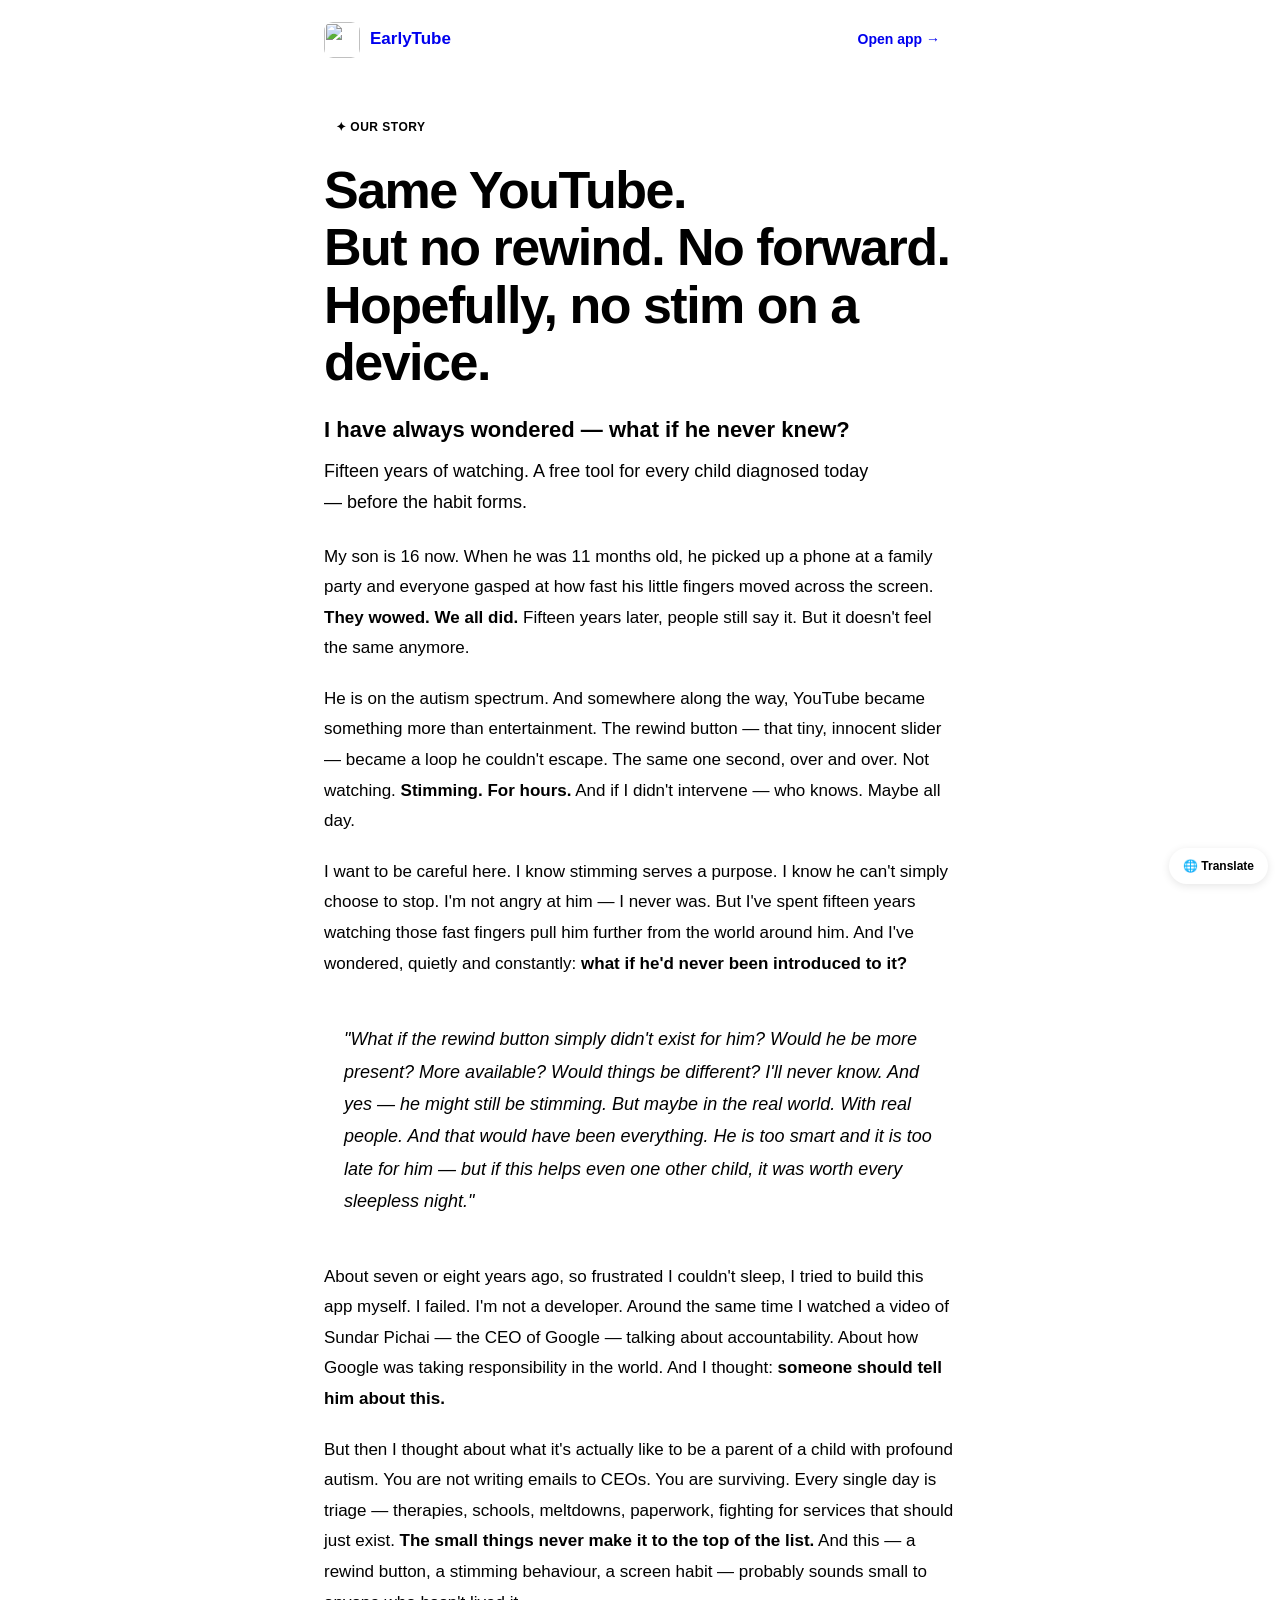
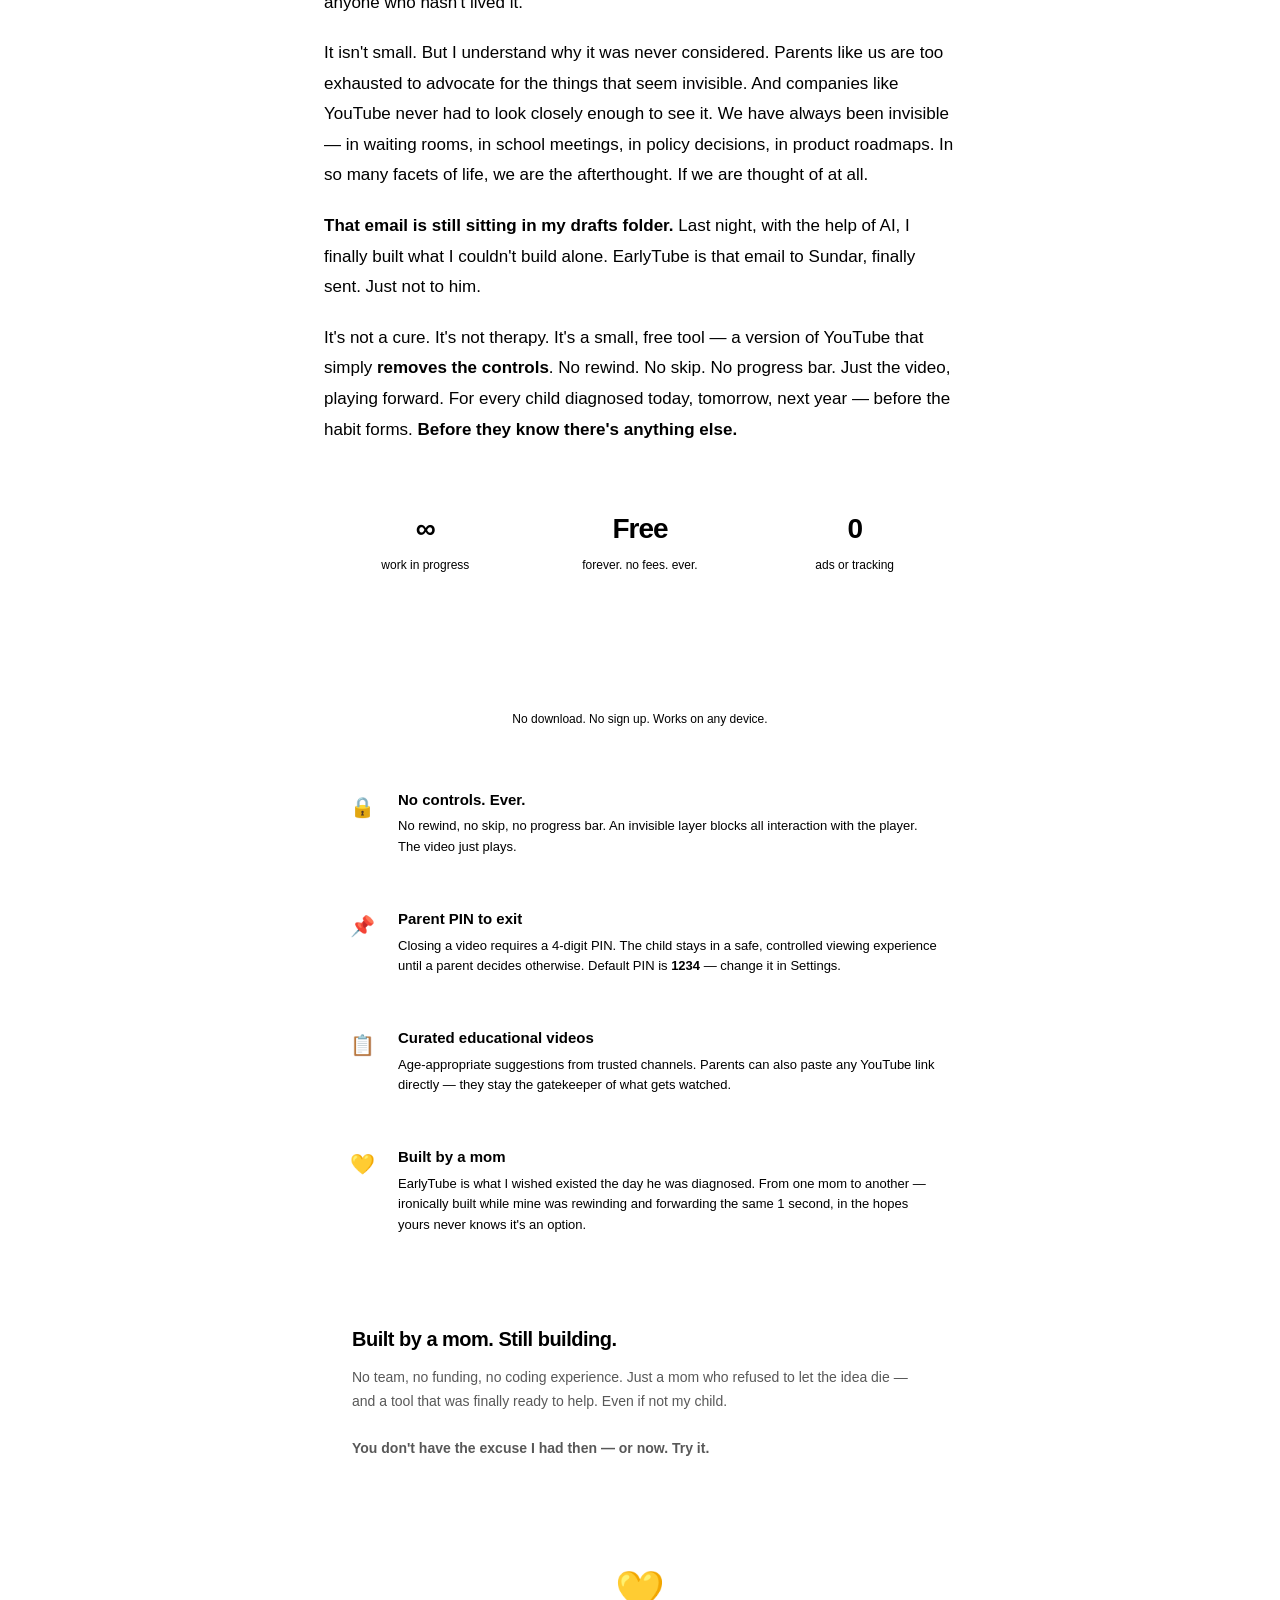
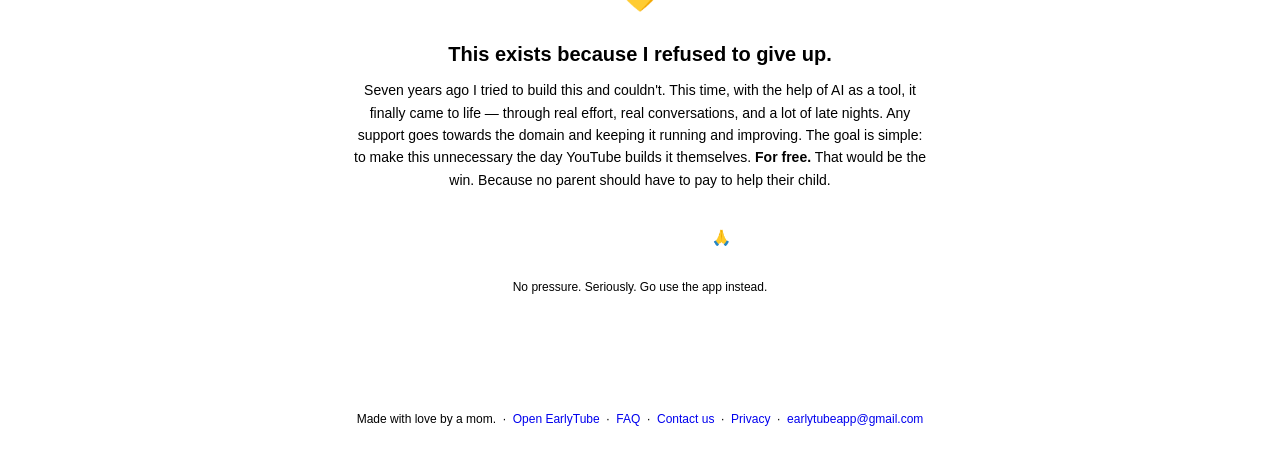
==== commit 7d898ab0: "Update about.html" ====
--- a/about.html
+++ b/about.html
@@ -11,7 +11,7 @@
 <meta name="description" content="Why EarlyTube exists. One parent, one night, one big idea."/>
 <link rel="apple-touch-icon" href="icon.png"/>
 <link rel="icon" type="image/png" href="icon.png"/>
-<!-- Google tag (gtag.js) -->
+<link rel="stylesheet" href="theme.css"/>
 <script async src="https://www.googletagmanager.com/gtag/js?id=G-2DFE2R37G1"></script>
 <script>
   window.dataLayer = window.dataLayer || [];
@@ -19,28 +19,17 @@
   gtag('js', new Date());
   gtag('config', 'G-2DFE2R37G1');
 </script>
-<div style="position:fixed;bottom:16px;right:12px;z-index:999;">
-  <a href="https://translate.google.com/translate?sl=en&tl=auto&u=https://earlytube.github.io/about.html" target="_blank" style="display:flex;align-items:center;gap:6px;background:white;border:1px solid #E8EAF0;border-radius:20px;padding:8px 14px;font-size:12px;font-weight:600;color:#1A1D23;text-decoration:none;box-shadow:0 2px 8px rgba(0,0,0,0.1);">🌐 Translate</a>
-</div>
 <style>
-  @import url('https://fonts.googleapis.com/css2?family=Inter:wght@400;500;600;700;800&display=swap');
-  :root {
-    --red:#E53935;--red-light:#FFEBEE;
-    --bg:#F7F8FA;--card:#FFFFFF;--border:#E8EAF0;
-    --text:#1A1D23;--text-2:#6B7280;--text-3:#9CA3AF;
-    --radius:16px;
-  }
-  @media(prefers-color-scheme:dark){
-    :root{
-      --bg:#0F0F11;--card:#1C1C1E;--border:#2C2C2E;
-      --text:#F2F2F7;--text-2:#9CA3AF;--text-3:#6B7280;
-      --red-light:#2C1A1A;
-    }
-    .info-card{background:#2C1A1A!important;border-color:#5C2020!important;}
-    .info-card p{color:#FCA5A5!important;}
-  }
-  *{margin:0;padding:0;box-sizing:border-box;}
-  body{background:var(--bg);color:var(--text);font-family:'Inter',-apple-system,sans-serif;line-height:1.7;}
+@import url('https://fonts.googleapis.com/css2?family=Inter:wght@400;500;600;700;800&display=swap');
+
+/* colours from theme.css */
+
+@media(prefers-color-scheme:dark){
+.night-card{background:#F2F2F7!important;color:#0F0F11!important;}
+}
+
+*{margin:0;padding:0;box-sizing:border-box;}
+body{background:var(–bg);color:var(–text);font-family:‘Inter’,-apple-system,sans-serif;line-height:1.7;}
 
 nav{display:flex;align-items:center;justify-content:space-between;padding:20px 24px;max-width:680px;margin:0 auto;}
 .nav-brand{display:flex;align-items:center;gap:10px;text-decoration:none;color:var(–text);}
@@ -73,7 +62,6 @@
 
 .night-banner{max-width:680px;margin:40px auto;padding:0 24px;}
 .night-card{background:var(–text);color:var(–bg);border-radius:var(–radius);padding:28px;position:relative;overflow:hidden;}
-@media(prefers-color-scheme:dark){.night-card{background:#F2F2F7;color:#0F0F11;}}
 .night-card h3{font-size:20px;font-weight:800;margin-bottom:10px;letter-spacing:-0.5px;}
 .night-card p{font-size:14px;opacity:0.65;line-height:1.7;}
 .night-badge{position:absolute;top:20px;right:20px;background:var(–red);color:white;font-size:11px;font-weight:700;padding:4px 10px;border-radius:20px;text-transform:uppercase;letter-spacing:0.5px;}
@@ -83,8 +71,10 @@
 .donate-emoji{font-size:40px;margin-bottom:12px;}
 .donate-card h3{font-size:20px;font-weight:700;margin-bottom:8px;}
 .donate-card p{font-size:14px;color:var(–text-2);margin-bottom:20px;line-height:1.6;}
-.donate-btn{display:inline-block;background:#E53935!important;color:white!important;font-size:15px;font-weight:600;padding:14px 28px;border-radius:12px;text-decoration:none;font-family:inherit;}
+.donate-btn{display:inline-block;background:var(–red);color:white;font-size:15px;font-weight:600;padding:14px 28px;border-radius:12px;text-decoration:none;font-family:inherit;}
 .donate-note{font-size:12px;color:var(–text-3);margin-top:12px;}
+
+.cta-btn{display:inline-block;background:var(–red);color:white;font-size:17px;font-weight:700;padding:18px 48px;border-radius:14px;text-decoration:none;letter-spacing:-0.3px;}
 
 footer{border-top:1px solid var(–border);padding:24px;text-align:center;font-size:12px;color:var(–text-3);}
 footer a{color:var(–red);text-decoration:none;}
@@ -92,6 +82,10 @@
 
 </head>
 <body>
+
+<div style="position:fixed;bottom:16px;right:12px;z-index:999;">
+  <a href="https://translate.google.com/translate?sl=en&tl=auto&u=https://earlytube.github.io/about.html" target="_blank" style="display:flex;align-items:center;gap:6px;background:var(--card);border:1px solid var(--border);border-radius:20px;padding:8px 14px;font-size:12px;font-weight:600;color:var(--text);text-decoration:none;box-shadow:0 2px 8px rgba(0,0,0,0.1);">🌐 Translate</a>
+</div>
 
 <nav>
   <a class="nav-brand" href="index.html">
@@ -137,7 +131,7 @@
 </div>
 
 <div style="max-width:680px;margin:0 auto 40px;padding:0 24px;text-align:center;">
-  <a href="index.html" target="_blank" style="display:inline-block;background:#E53935;color:white;font-size:17px;font-weight:700;padding:18px 48px;border-radius:14px;text-decoration:none;letter-spacing:-0.3px;">Open EarlyTube — it's free →</a>
+  <a class="cta-btn" href="index.html" target="_blank">Open EarlyTube — it's free →</a>
   <div style="font-size:12px;color:var(--text-3);margin-top:10px;">No download. No sign up. Works on any device.</div>
 </div>
 
@@ -194,7 +188,9 @@
 <footer>
   Made with love by a mom. &nbsp;·&nbsp;
   <a href="index.html" target="_blank">Open EarlyTube</a> &nbsp;·&nbsp;
+  <a href="faq.html">FAQ</a> &nbsp;·&nbsp;
   <a href="contact.html" target="_blank">Contact us</a> &nbsp;·&nbsp;
+  <a href="privacy.html">Privacy</a> &nbsp;·&nbsp;
   <a href="mailto:earlytubeapp@gmail.com">earlytubeapp@gmail.com</a>
 </footer>
 
--- a/theme.css
+++ b/theme.css
@@ -0,0 +1,81 @@
+/* ============================================================
+EarlyTube — Theme File
+Edit this file to change the look of the entire app.
+============================================================ */
+
+/* ── Light mode ── */
+:root {
+/* Brand / accent */
+–red:        #C05621;   /* buttons, links, highlights  */
+–red-dark:   #9C4221;   /* hover / pressed states      */
+–red-light:  #FDF4ED;   /* tinted backgrounds          */
+
+/* Page */
+–bg:         #FDFCF0;   /* page background             */
+–card:       #F3E5D8;   /* card / section background   */
+–border:     #E2E8F0;   /* dividers and input borders  */
+
+/* Text */
+–text:       #334155;   /* primary text                */
+–text-2:     #64748B;   /* secondary / label text      */
+–text-3:     #94A3B8;   /* placeholder / muted text    */
+
+/* Misc surfaces */
+–badge-bg:   #FFFEF5;   /* pill badges                 */
+–video-bg:   #FFFEF5;   /* video card background       */
+–input-bg:   #FDFCF0;   /* text input background       */
+
+/* Shadow — set to ‘none’ for completely flat */
+–shadow: 0 1px 2px rgba(0, 0, 0, 0.04);
+
+/* Border radius */
+–radius: 14px;
+
+/* Info / warning box */
+–info-bg:      #FDF4ED;
+–info-border:  #E8D5C4;
+–info-text:    #5C3A1E;
+
+/* Video cards */
+–video-card-bg:     #FFFEF5;
+–video-card-border: #E2E8F0;
+–video-card-radius: 20px;
+
+/* Player screen */
+–player-bg:         #1A1008;
+–player-btn-bg:     #2A1A0A;
+–player-btn-border: #3A2A1A;
+}
+
+/* ── Dark mode overrides ── */
+@media (prefers-color-scheme: dark) {
+:root {
+–red:        #D97150;
+–red-dark:   #A0522D;
+–red-light:  #2D1B0E;
+
+```
+-bg:         #0F0F11;
+-card:       #1C1C1E;
+-border:     #2C2C2E;
+
+-text:       #F2F2F7;
+-text-2:     #9CA3AF;
+-text-3:     #6B7280;
+
+-shadow:     0 1px 4px rgba(0,0,0,0.3), 0 4px 16px rgba(0,0,0,0.2);
+
+-badge-bg:   #1C1C1E;
+-video-bg:   #2C2C2E;
+-input-bg:   #2C2C2E;
+
+-info-bg:      #2C1A0E;
+-info-border:  #5C2E10;
+-info-text:    #FDBA74;
+
+-video-card-bg:     #2C2C2E;
+-video-card-border: #3C3C3E;
+```
+
+}
+}
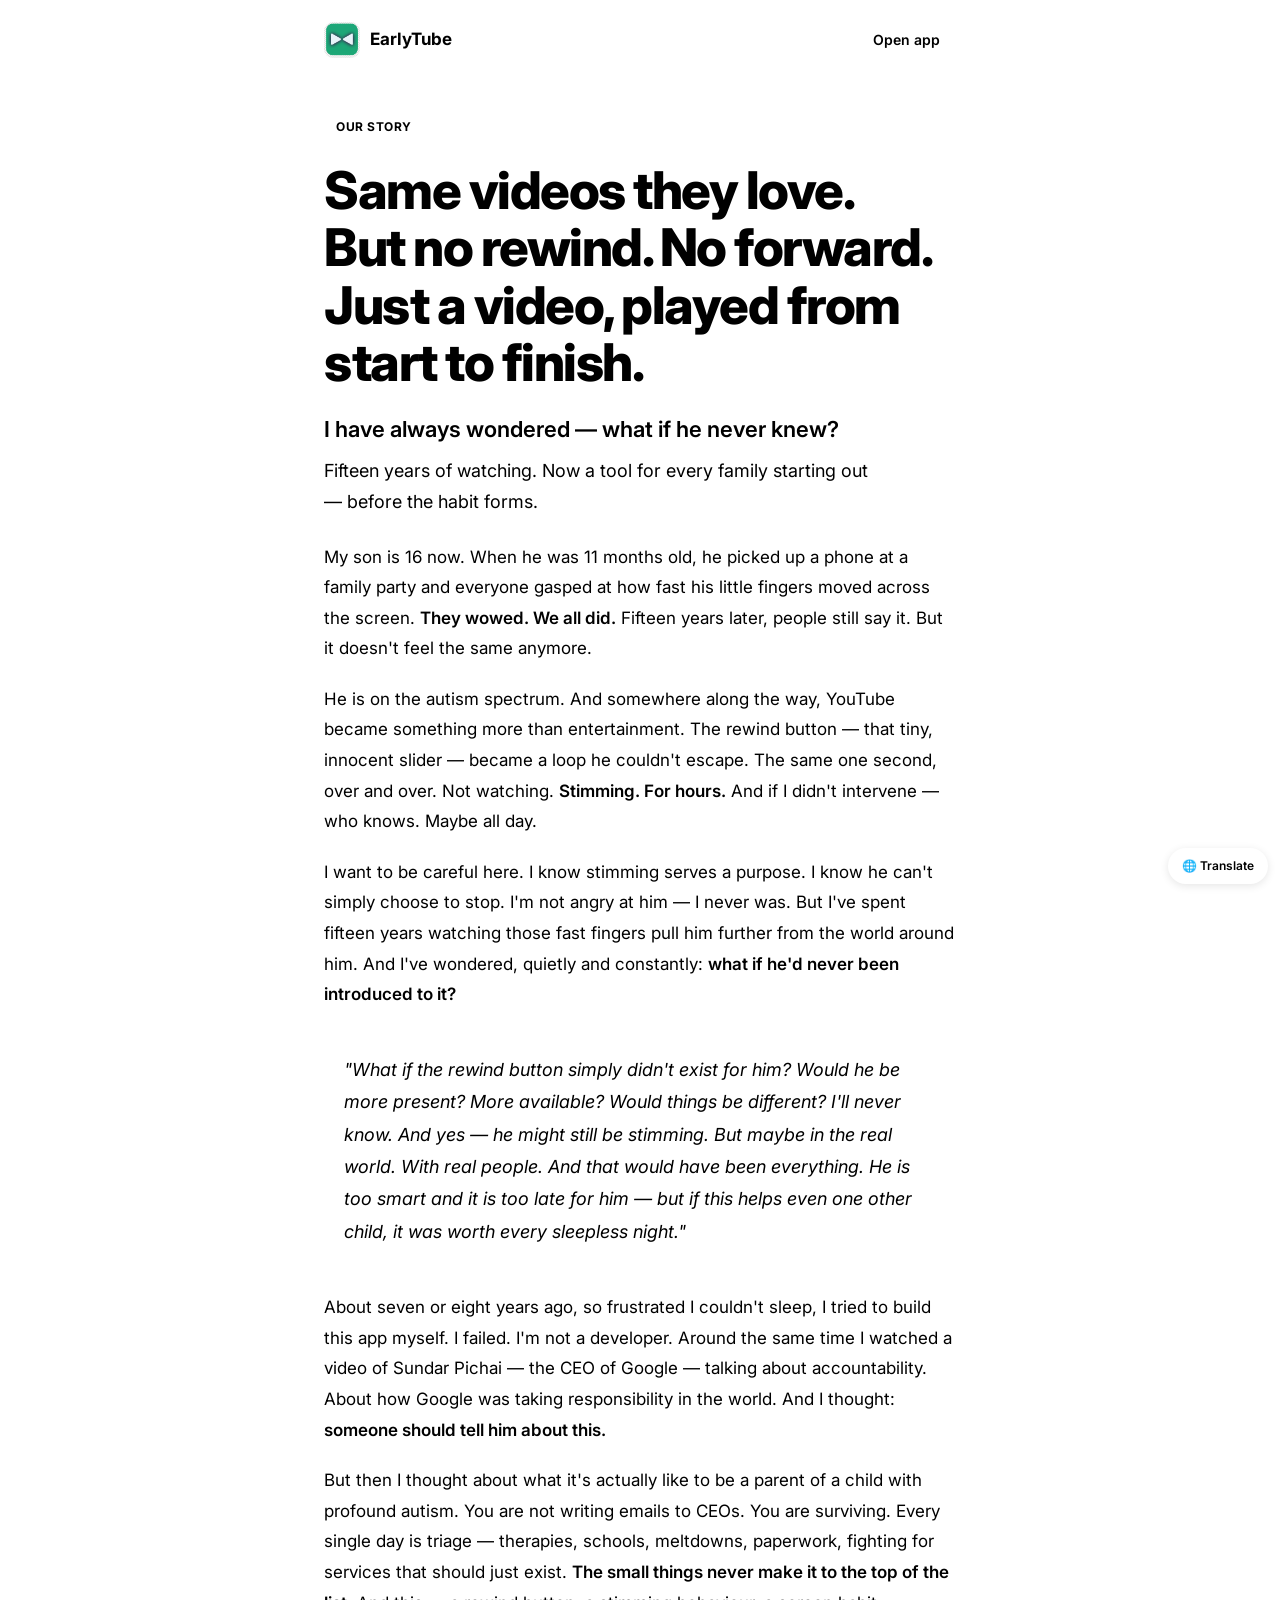
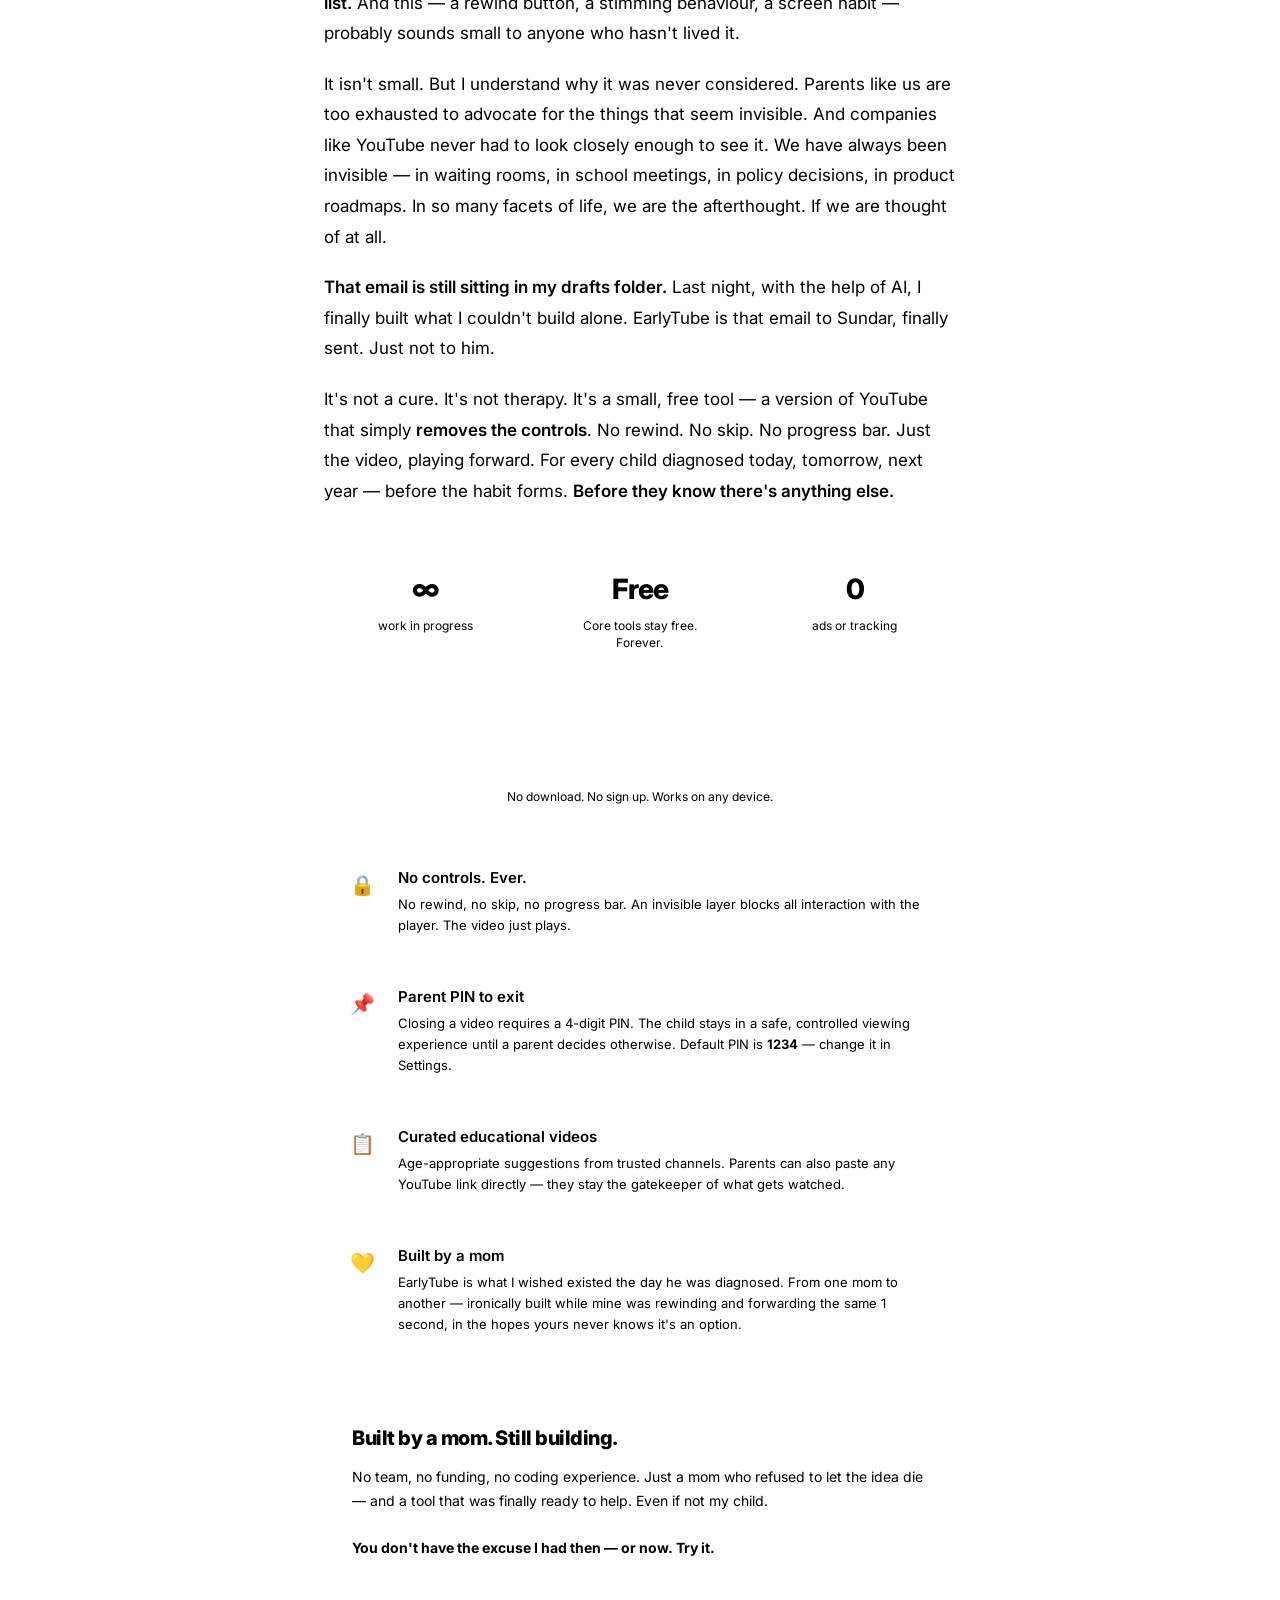
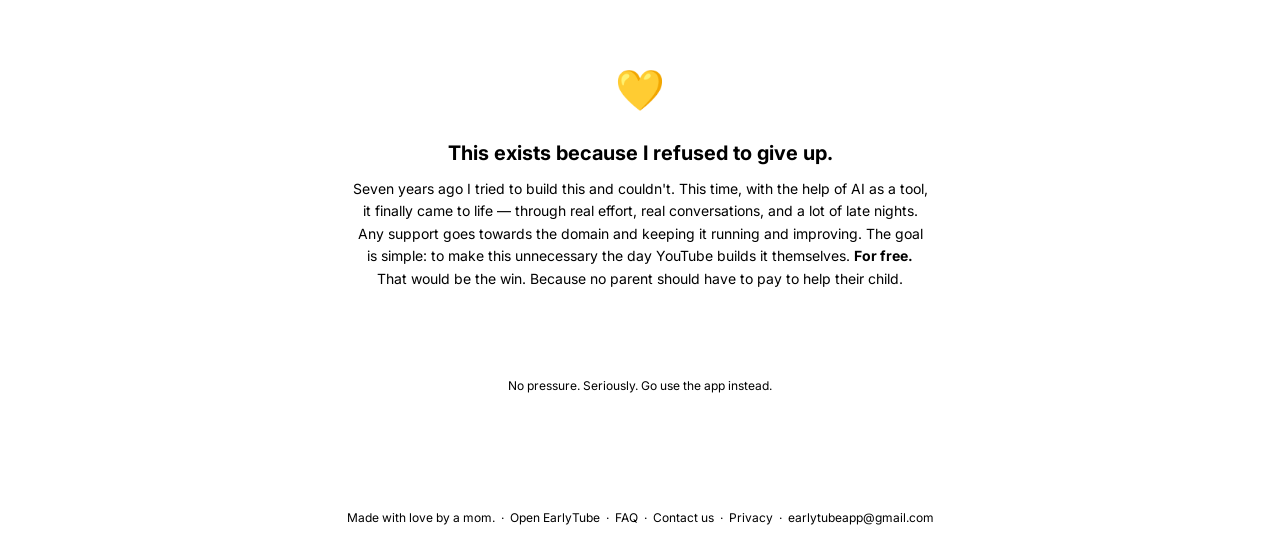
==== commit ece1d71f: "Update about.html" ====
--- a/about.html
+++ b/about.html
@@ -1,5 +1,4 @@
 <!DOCTYPE html>
-
 <html lang="en">
 <head>
 <meta charset="UTF-8"/>
@@ -22,69 +21,61 @@
 <style>
 @import url('https://fonts.googleapis.com/css2?family=Inter:wght@400;500;600;700;800&display=swap');
 
-/* colours from theme.css */
-
-@media(prefers-color-scheme:dark){
-.night-card{background:#F2F2F7!important;color:#0F0F11!important;}
-}
-
 *{margin:0;padding:0;box-sizing:border-box;}
-body{background:var(–bg);color:var(–text);font-family:‘Inter’,-apple-system,sans-serif;line-height:1.7;}
+body{background:var(--bg);color:var(--text);font-family:'Inter',-apple-system,sans-serif;line-height:1.7;}
 
 nav{display:flex;align-items:center;justify-content:space-between;padding:20px 24px;max-width:680px;margin:0 auto;}
-.nav-brand{display:flex;align-items:center;gap:10px;text-decoration:none;color:var(–text);}
-.nav-name{font-size:17px;font-weight:700;}
-.nav-link{font-size:14px;color:var(–red);font-weight:600;text-decoration:none;background:var(–red-light);padding:8px 16px;border-radius:20px;}
+.nav-brand{display:flex;align-items:center;gap:10px;text-decoration:none;color:var(--text);}
+.nav-name{font-size:17px;font-weight:700;color:var(--text);}
+.nav-link{font-size:14px;color:var(--red);font-weight:600;text-decoration:none;background:var(--red-light);padding:8px 16px;border-radius:20px;}
 
 .hero{max-width:680px;margin:0 auto;padding:32px 24px 0;}
-.hero-eyebrow{display:inline-flex;align-items:center;gap:6px;background:var(–red-light);color:var(–red);font-size:12px;font-weight:700;padding:5px 12px;border-radius:20px;margin-bottom:20px;text-transform:uppercase;letter-spacing:0.5px;}
-.hero h1{font-size:clamp(32px,6vw,52px);font-weight:800;letter-spacing:-1.5px;line-height:1.1;margin-bottom:20px;}
-.hero h1 span{color:var(–red);}
-.hero-sub{font-size:18px;color:var(–text-2);line-height:1.7;max-width:560px;margin-bottom:0;}
+.hero-eyebrow{display:inline-flex;align-items:center;gap:6px;background:var(--red-light);color:var(--red);font-size:12px;font-weight:700;padding:5px 12px;border-radius:20px;margin-bottom:20px;text-transform:uppercase;letter-spacing:0.5px;}
+.hero h1{font-size:clamp(32px,6vw,52px);font-weight:800;letter-spacing:-1.5px;line-height:1.1;margin-bottom:20px;color:var(--text);}
+.hero h1 span{color:var(--red);}
+.hero-sub{font-size:18px;color:var(--text-2);line-height:1.7;max-width:560px;margin-bottom:0;}
 
 .story{max-width:680px;margin:0 auto;padding:24px 24px 0;}
-.story p{font-size:17px;color:var(–text-2);margin-bottom:20px;line-height:1.8;}
-.story p strong{color:var(–text);font-weight:600;}
-.story .highlight{background:var(–red-light);border-left:3px solid var(–red);padding:16px 20px;border-radius:0 10px 10px 0;margin:28px 0;}
-.story .highlight p{color:var(–text);font-size:18px;font-style:italic;margin:0;}
+.story p{font-size:17px;color:var(--text-2);margin-bottom:20px;line-height:1.8;}
+.story p strong{color:var(--text);font-weight:600;}
+.story .highlight{background:var(--red-light);border-left:3px solid var(--red);padding:16px 20px;border-radius:0 10px 10px 0;margin:28px 0;}
+.story .highlight p{color:var(--text);font-size:18px;font-style:italic;margin:0;}
 
 .stats{display:grid;grid-template-columns:repeat(3,1fr);gap:12px;max-width:680px;margin:40px auto;padding:0 24px;}
-.stat{background:var(–card);border:1px solid var(–border);border-radius:var(–radius);padding:20px;text-align:center;}
-.stat-number{font-size:28px;font-weight:800;color:var(–red);letter-spacing:-1px;}
-.stat-label{font-size:12px;color:var(–text-3);margin-top:4px;line-height:1.4;}
+.stat{background:var(--card);border:1px solid var(--border);border-radius:var(--radius);padding:20px;text-align:center;}
+.stat-number{font-size:28px;font-weight:800;color:var(--red);letter-spacing:-1px;}
+.stat-label{font-size:12px;color:var(--text-3);margin-top:4px;line-height:1.4;}
 
 .why-section{max-width:680px;margin:0 auto;padding:0 24px;}
 .why-grid{display:flex;flex-direction:column;gap:12px;margin-top:20px;}
-.why-item{display:flex;gap:16px;align-items:flex-start;background:var(–card);border:1px solid var(–border);border-radius:var(–radius);padding:18px;}
-.why-icon{width:40px;height:40px;border-radius:10px;display:flex;align-items:center;justify-content:center;font-size:20px;flex-shrink:0;background:var(–red-light);}
-.why-title{font-size:15px;font-weight:600;margin-bottom:4px;}
-.why-text{font-size:13px;color:var(–text-2);line-height:1.6;}
+.why-item{display:flex;gap:16px;align-items:flex-start;background:var(--card);border:1px solid var(--border);border-radius:var(--radius);padding:18px;}
+.why-icon{width:40px;height:40px;border-radius:10px;display:flex;align-items:center;justify-content:center;font-size:20px;flex-shrink:0;background:var(--red-light);}
+.why-title{font-size:15px;font-weight:600;margin-bottom:4px;color:var(--text);}
+.why-text{font-size:13px;color:var(--text-2);line-height:1.6;}
 
 .night-banner{max-width:680px;margin:40px auto;padding:0 24px;}
-.night-card{background:var(–text);color:var(–bg);border-radius:var(–radius);padding:28px;position:relative;overflow:hidden;}
-.night-card h3{font-size:20px;font-weight:800;margin-bottom:10px;letter-spacing:-0.5px;}
-.night-card p{font-size:14px;opacity:0.65;line-height:1.7;}
-.night-badge{position:absolute;top:20px;right:20px;background:var(–red);color:white;font-size:11px;font-weight:700;padding:4px 10px;border-radius:20px;text-transform:uppercase;letter-spacing:0.5px;}
+.night-card{background:var(--card);border:1px solid var(--border);border-radius:var(--radius);padding:28px;position:relative;overflow:hidden;}
+.night-card h3{font-size:20px;font-weight:800;margin-bottom:10px;letter-spacing:-0.5px;color:var(--text);}
+.night-card p{font-size:14px;color:var(--text-2);line-height:1.7;}
 
 .donate-section{max-width:680px;margin:0 auto;padding:0 24px 60px;}
-.donate-card{background:var(–card);border:2px dashed var(–border);border-radius:var(–radius);padding:28px;text-align:center;}
+.donate-card{background:var(--card);border:2px dashed var(--border);border-radius:var(--radius);padding:28px;text-align:center;}
 .donate-emoji{font-size:40px;margin-bottom:12px;}
-.donate-card h3{font-size:20px;font-weight:700;margin-bottom:8px;}
-.donate-card p{font-size:14px;color:var(–text-2);margin-bottom:20px;line-height:1.6;}
-.donate-btn{display:inline-block;background:var(–red);color:white;font-size:15px;font-weight:600;padding:14px 28px;border-radius:12px;text-decoration:none;font-family:inherit;}
-.donate-note{font-size:12px;color:var(–text-3);margin-top:12px;}
+.donate-card h3{font-size:20px;font-weight:700;margin-bottom:8px;color:var(--text);}
+.donate-card p{font-size:14px;color:var(--text-2);margin-bottom:20px;line-height:1.6;}
+.donate-btn{display:inline-block;background:var(--red);color:white;font-size:15px;font-weight:600;padding:14px 28px;border-radius:12px;text-decoration:none;font-family:inherit;}
+.donate-note{font-size:12px;color:var(--text-3);margin-top:12px;}
 
-.cta-btn{display:inline-block;background:var(–red);color:white;font-size:17px;font-weight:700;padding:18px 48px;border-radius:14px;text-decoration:none;letter-spacing:-0.3px;}
+.cta-btn{display:inline-block;background:var(--red);color:white;font-size:17px;font-weight:700;padding:18px 48px;border-radius:14px;text-decoration:none;letter-spacing:-0.3px;}
 
-footer{border-top:1px solid var(–border);padding:24px;text-align:center;font-size:12px;color:var(–text-3);}
-footer a{color:var(–red);text-decoration:none;}
+footer{border-top:1px solid var(--border);padding:24px;text-align:center;font-size:12px;color:var(--text-3);}
+footer a{color:var(--red);text-decoration:none;}
 </style>
-
 </head>
 <body>
 
 <div style="position:fixed;bottom:16px;right:12px;z-index:999;">
-  <a href="https://translate.google.com/translate?sl=en&tl=auto&u=https://earlytube.github.io/about.html" target="_blank" style="display:flex;align-items:center;gap:6px;background:var(--card);border:1px solid var(--border);border-radius:20px;padding:8px 14px;font-size:12px;font-weight:600;color:var(--text);text-decoration:none;box-shadow:0 2px 8px rgba(0,0,0,0.1);">🌐 Translate</a>
+  <a href="https://translate.google.com/translate?sl=en&tl=auto&u=https://earlytube.github.io/about.html" target="_blank" style="display:flex;align-items:center;gap:6px;background:var(--card);border:1px solid var(--border);border-radius:20px;padding:8px 14px;font-size:12px;font-weight:600;color:var(--text);text-decoration:none;box-shadow:0 2px 8px rgba(0,0,0,0.1);">&#127760; Translate</a>
 </div>
 
 <nav>
@@ -92,14 +83,14 @@
     <img src="icon.png" style="width:36px;height:36px;border-radius:9px;flex-shrink:0;"/>
     <span class="nav-name">EarlyTube</span>
   </a>
-  <a class="nav-link" href="index.html" target="_blank">Open app →</a>
+  <a class="nav-link" href="index.html" target="_blank">Open app</a>
 </nav>
 
 <div class="hero">
-  <div class="hero-eyebrow">✦ Our story</div>
-  <h1>Same YouTube.<br/><span>But</span> no rewind. No forward. Hopefully, no stim on a device.</h1>
+  <div class="hero-eyebrow">Our story</div>
+  <h1>Same videos they love.<br/><span>But</span> no rewind. No forward. Just a video, played from start to finish.</h1>
   <p class="hero-sub" style="font-size:22px;font-weight:600;color:var(--text);margin-bottom:8px;">I have always wondered — what if he never knew?</p>
-  <p class="hero-sub">Fifteen years of watching. A free tool for every child diagnosed today — before the habit forms.</p>
+  <p class="hero-sub">Fifteen years of watching. Now a tool for every family starting out — before the habit forms.</p>
 </div>
 
 <div class="story">
@@ -125,41 +116,41 @@
 </div>
 
 <div class="stats">
-  <div class="stat"><div class="stat-number">∞</div><div class="stat-label">work in progress</div></div>
-  <div class="stat"><div class="stat-number">Free</div><div class="stat-label">forever. no fees. ever.</div></div>
+  <div class="stat"><div class="stat-number">&#8734;</div><div class="stat-label">work in progress</div></div>
+  <div class="stat"><div class="stat-number">Free</div><div class="stat-label">Core tools stay free. Forever.</div></div>
   <div class="stat"><div class="stat-number">0</div><div class="stat-label">ads or tracking</div></div>
 </div>
 
 <div style="max-width:680px;margin:0 auto 40px;padding:0 24px;text-align:center;">
-  <a class="cta-btn" href="index.html" target="_blank">Open EarlyTube — it's free →</a>
+  <a class="cta-btn" href="index.html" target="_blank">Open EarlyTube — it's free</a>
   <div style="font-size:12px;color:var(--text-3);margin-top:10px;">No download. No sign up. Works on any device.</div>
 </div>
 
 <div class="why-section">
   <div class="why-grid">
     <div class="why-item">
-      <div class="why-icon">🔒</div>
+      <div class="why-icon">&#128274;</div>
       <div>
         <div class="why-title">No controls. Ever.</div>
         <div class="why-text">No rewind, no skip, no progress bar. An invisible layer blocks all interaction with the player. The video just plays.</div>
       </div>
     </div>
     <div class="why-item">
-      <div class="why-icon">📌</div>
+      <div class="why-icon">&#128204;</div>
       <div>
         <div class="why-title">Parent PIN to exit</div>
         <div class="why-text">Closing a video requires a 4-digit PIN. The child stays in a safe, controlled viewing experience until a parent decides otherwise. Default PIN is <strong>1234</strong> — change it in Settings.</div>
       </div>
     </div>
     <div class="why-item">
-      <div class="why-icon">📋</div>
+      <div class="why-icon">&#128203;</div>
       <div>
         <div class="why-title">Curated educational videos</div>
         <div class="why-text">Age-appropriate suggestions from trusted channels. Parents can also paste any YouTube link directly — they stay the gatekeeper of what gets watched.</div>
       </div>
     </div>
     <div class="why-item">
-      <div class="why-icon">💛</div>
+      <div class="why-icon">&#128155;</div>
       <div>
         <div class="why-title">Built by a mom</div>
         <div class="why-text">EarlyTube is what I wished existed the day he was diagnosed. From one mom to another — ironically built while mine was rewinding and forwarding the same 1 second, in the hopes yours never knows it's an option.</div>
@@ -177,10 +168,10 @@
 
 <div class="donate-section">
   <div class="donate-card">
-    <div class="donate-emoji">💛</div>
+    <div class="donate-emoji">&#128155;</div>
     <h3>This exists because I refused to give up.</h3>
     <p>Seven years ago I tried to build this and couldn't. This time, with the help of AI as a tool, it finally came to life — through real effort, real conversations, and a lot of late nights. Any support goes towards the domain and keeping it running and improving. The goal is simple: to make this unnecessary the day YouTube builds it themselves. <strong>For free.</strong> That would be the win. Because no parent should have to pay to help their child.</p>
-    <a class="donate-btn" href="https://ko-fi.com/earlytube" target="_blank">Support if you want to 🙏</a>
+    <a class="donate-btn" href="https://ko-fi.com/earlytube" target="_blank">Support if you want to</a>
     <div class="donate-note">No pressure. Seriously. Go use the app instead.</div>
   </div>
 </div>
--- a/theme.css
+++ b/theme.css
@@ -3,79 +3,54 @@
 Edit this file to change the look of the entire app.
 ============================================================ */
 
-/* ── Light mode ── */
 :root {
-/* Brand / accent */
-–red:        #C05621;   /* buttons, links, highlights  */
-–red-dark:   #9C4221;   /* hover / pressed states      */
-–red-light:  #FDF4ED;   /* tinted backgrounds          */
+/* Primary action (buttons, links) — Calming Emerald */
+––red:        #10B981;
+––red-dark:   #059669;
+––red-light:  #022C22;
 
 /* Page */
-–bg:         #FDFCF0;   /* page background             */
-–card:       #F3E5D8;   /* card / section background   */
-–border:     #E2E8F0;   /* dividers and input borders  */
+-–bg:         #0F172A;   /* Deep Navy Charcoal */
+-–card:       #1E293B;   /* Navy Slate         */
+-–border:     #334155;
 
 /* Text */
-–text:       #334155;   /* primary text                */
-–text-2:     #64748B;   /* secondary / label text      */
-–text-3:     #94A3B8;   /* placeholder / muted text    */
+-–text:       #F8FAFC;   /* Clean Off-White    */
+-–text-2:     #94A3B8;
+-–text-3:     #64748B;
+
+/* Accent — Soft Gold (tagline, highlights) */
+-–accent:     #F59E0B;
 
 /* Misc surfaces */
-–badge-bg:   #FFFEF5;   /* pill badges                 */
-–video-bg:   #FFFEF5;   /* video card background       */
-–input-bg:   #FDFCF0;   /* text input background       */
+-–badge-bg:   #1E293B;
+-–video-bg:   #1E293B;
+-–input-bg:   #0F172A;
 
-/* Shadow — set to ‘none’ for completely flat */
-–shadow: 0 1px 2px rgba(0, 0, 0, 0.04);
-
-/* Border radius */
-–radius: 14px;
+-–shadow:     0 1px 4px rgba(0,0,0,0.4), 0 4px 16px rgba(0,0,0,0.3);
+-–radius:     14px;
 
 /* Info / warning box */
-–info-bg:      #FDF4ED;
-–info-border:  #E8D5C4;
-–info-text:    #5C3A1E;
+-–info-bg:      #1E293B;
+-–info-border:  #334155;
+-–info-text:    #F59E0B;
 
 /* Video cards */
-–video-card-bg:     #FFFEF5;
-–video-card-border: #E2E8F0;
-–video-card-radius: 20px;
+-–video-card-bg:     #1E293B;
+-–video-card-border: #334155;
+-–video-card-radius: 20px;
 
 /* Player screen */
-–player-bg:         #1A1008;
-–player-btn-bg:     #2A1A0A;
-–player-btn-border: #3A2A1A;
+-–player-bg:         #020617;
+-–player-btn-bg:     #0F172A;
+-–player-btn-border: #1E293B;
 }
 
-/* ── Dark mode overrides ── */
+/* ── Dark mode (already dark, deepen slightly) ── */
 @media (prefers-color-scheme: dark) {
 :root {
-–red:        #D97150;
-–red-dark:   #A0522D;
-–red-light:  #2D1B0E;
-
-```
--bg:         #0F0F11;
--card:       #1C1C1E;
--border:     #2C2C2E;
-
--text:       #F2F2F7;
--text-2:     #9CA3AF;
--text-3:     #6B7280;
-
--shadow:     0 1px 4px rgba(0,0,0,0.3), 0 4px 16px rgba(0,0,0,0.2);
-
--badge-bg:   #1C1C1E;
--video-bg:   #2C2C2E;
--input-bg:   #2C2C2E;
-
--info-bg:      #2C1A0E;
--info-border:  #5C2E10;
--info-text:    #FDBA74;
-
--video-card-bg:     #2C2C2E;
--video-card-border: #3C3C3E;
-```
-
+–-bg:    #080E1A;
+–-card:  #131E2E;
+–-border:#2A3A50;
 }
 }
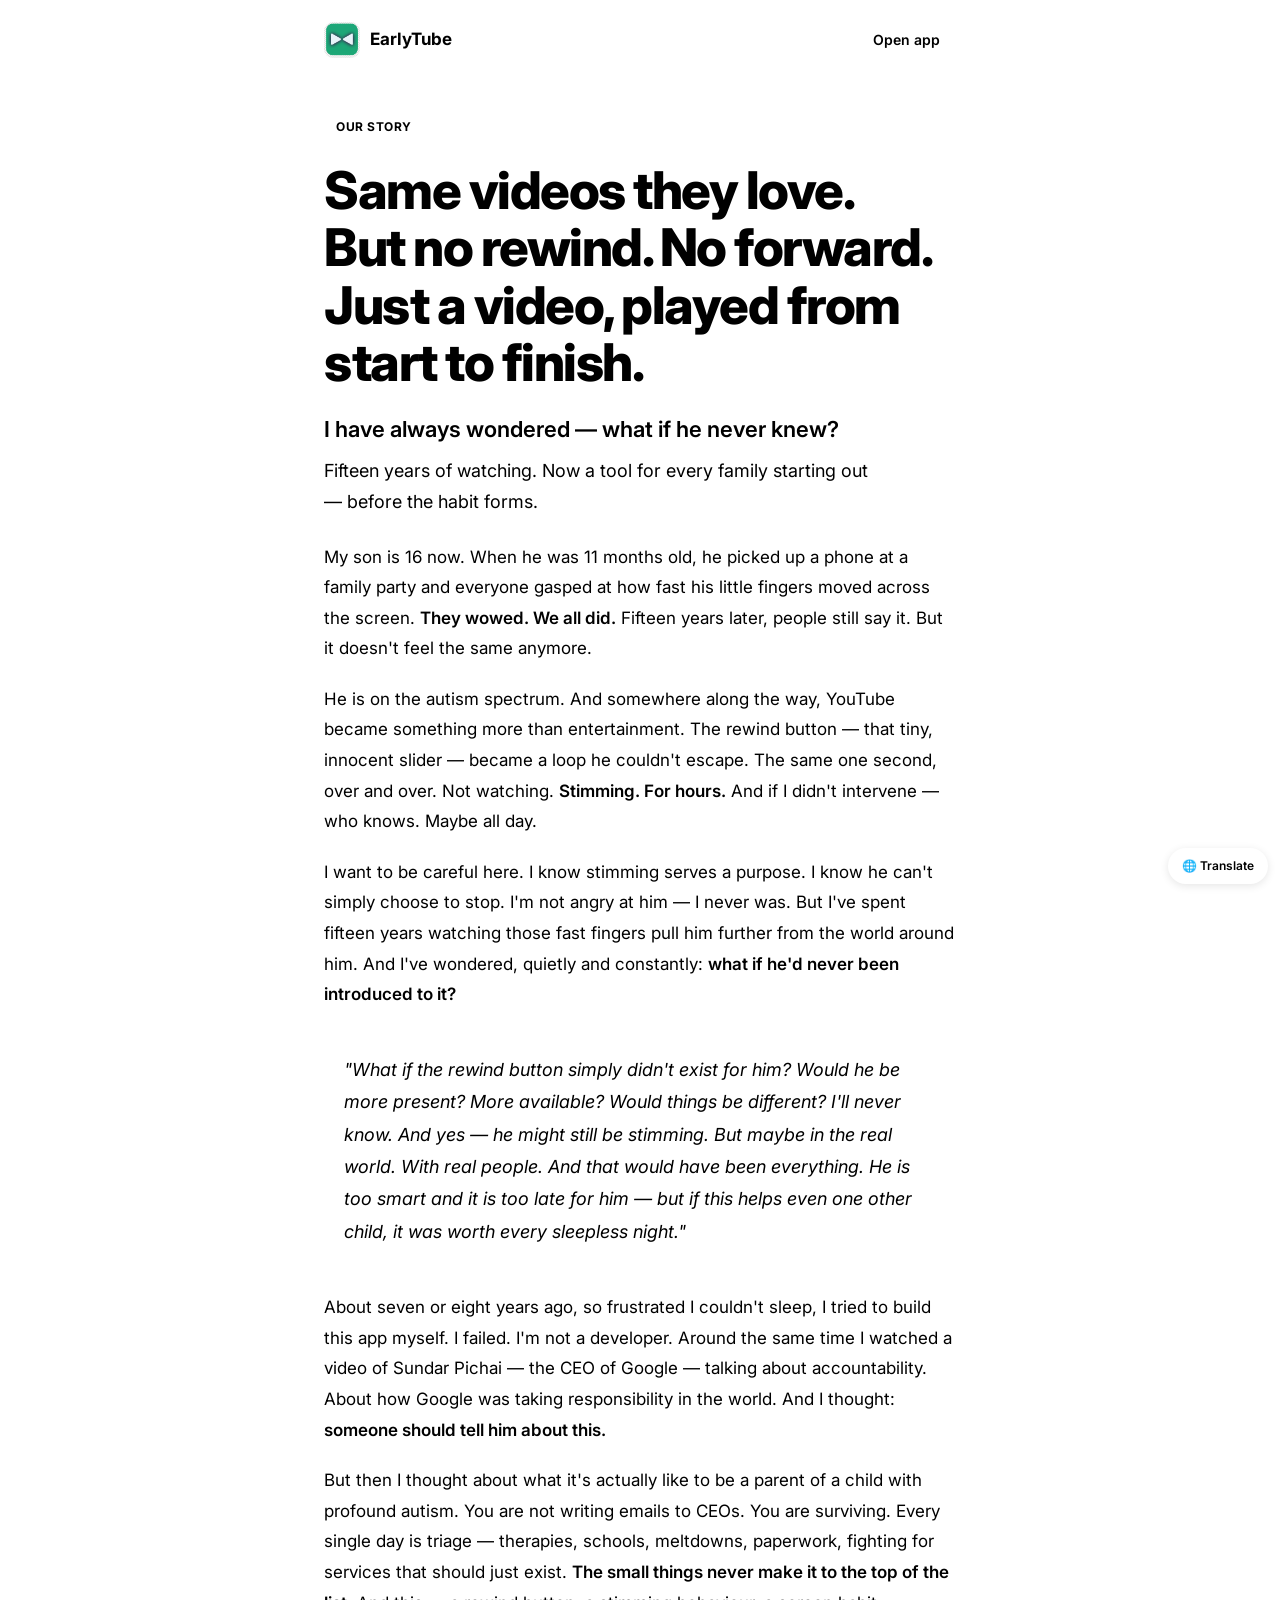
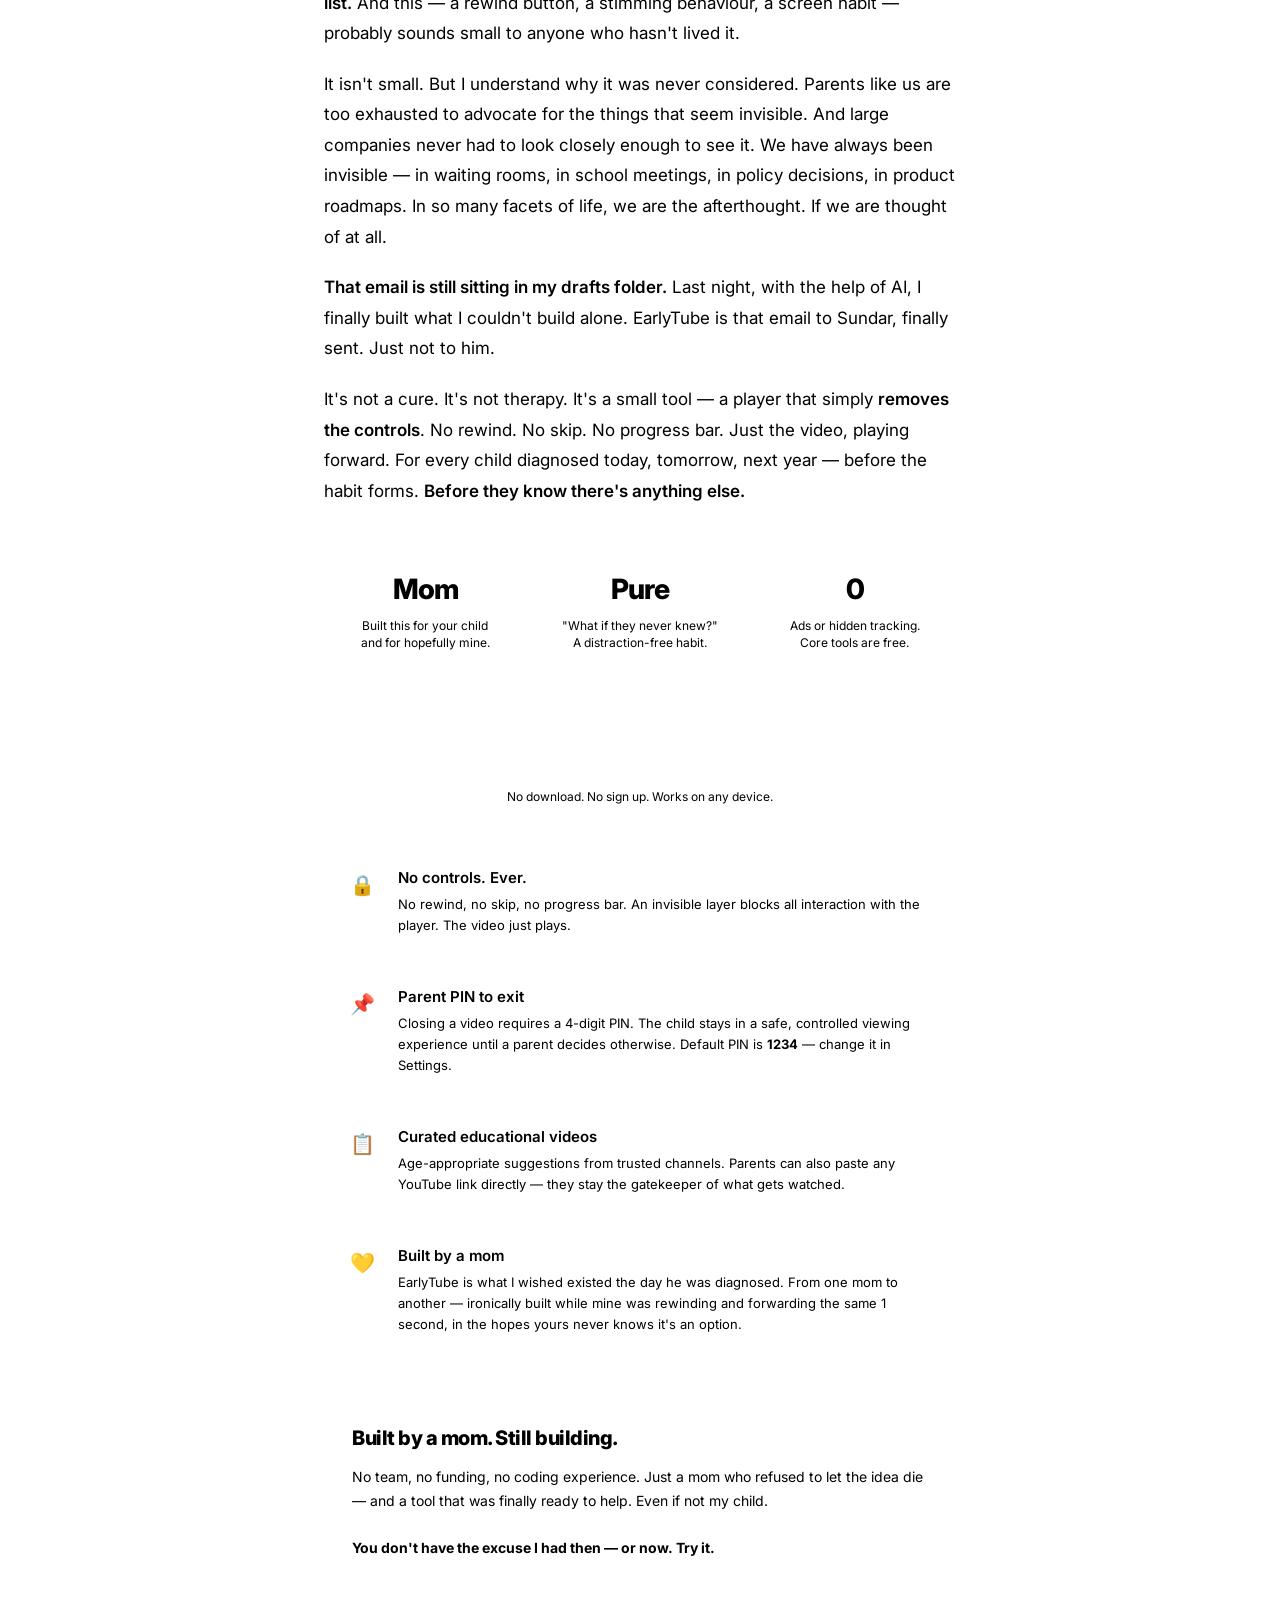
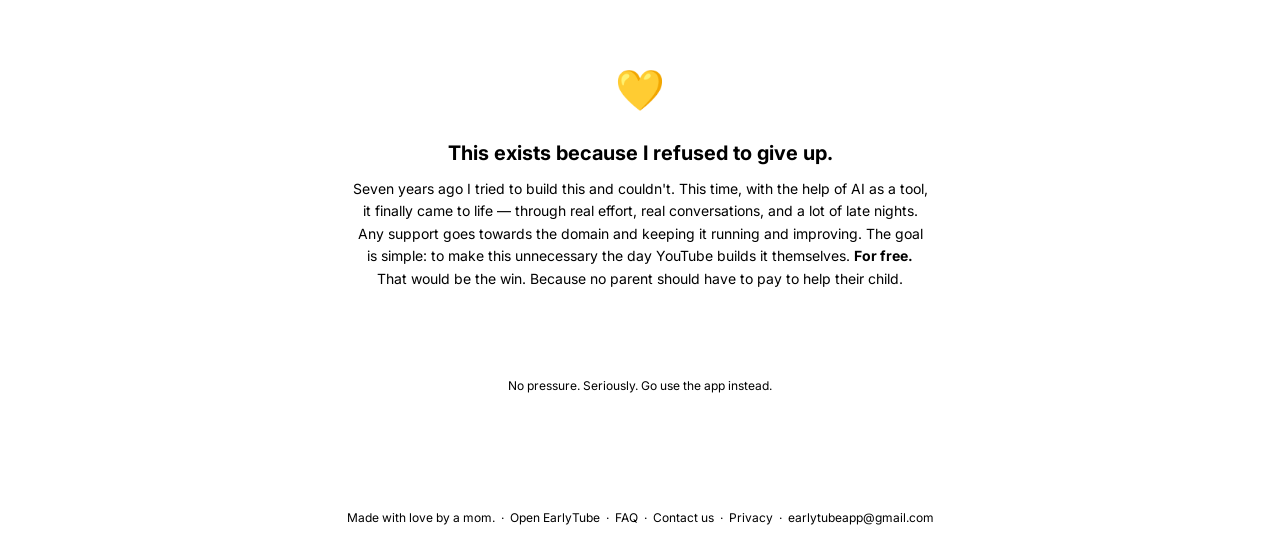
==== commit f8a4d9a9: "Update about.html" ====
--- a/about.html
+++ b/about.html
@@ -108,21 +108,22 @@
 
   <p>But then I thought about what it's actually like to be a parent of a child with profound autism. You are not writing emails to CEOs. You are surviving. Every single day is triage — therapies, schools, meltdowns, paperwork, fighting for services that should just exist. <strong>The small things never make it to the top of the list.</strong> And this — a rewind button, a stimming behaviour, a screen habit — probably sounds small to anyone who hasn't lived it.</p>
 
-  <p>It isn't small. But I understand why it was never considered. Parents like us are too exhausted to advocate for the things that seem invisible. And companies like YouTube never had to look closely enough to see it. We have always been invisible — in waiting rooms, in school meetings, in policy decisions, in product roadmaps. In so many facets of life, we are the afterthought. If we are thought of at all.</p>
+  <p>It isn't small. But I understand why it was never considered. Parents like us are too exhausted to advocate for the things that seem invisible. And large companies never had to look closely enough to see it. We have always been invisible — in waiting rooms, in school meetings, in policy decisions, in product roadmaps. In so many facets of life, we are the afterthought. If we are thought of at all.</p>
 
   <p><strong>That email is still sitting in my drafts folder.</strong> Last night, with the help of AI, I finally built what I couldn't build alone. EarlyTube is that email to Sundar, finally sent. Just not to him.</p>
 
-  <p>It's not a cure. It's not therapy. It's a small, free tool — a version of YouTube that simply <strong>removes the controls</strong>. No rewind. No skip. No progress bar. Just the video, playing forward. For every child diagnosed today, tomorrow, next year — before the habit forms. <strong>Before they know there's anything else.</strong></p>
+  <p>It's not a cure. It's not therapy. It's a small tool — a player that simply <strong>removes the controls</strong>. No rewind. No skip. No progress bar. Just the video, playing forward. For every child diagnosed today, tomorrow, next year — before the habit forms. <strong>Before they know there's anything else.</strong></p>
 </div>
 
 <div class="stats">
-  <div class="stat"><div class="stat-number">&#8734;</div><div class="stat-label">work in progress</div></div>
-  <div class="stat"><div class="stat-number">Free</div><div class="stat-label">Core tools stay free. Forever.</div></div>
-  <div class="stat"><div class="stat-number">0</div><div class="stat-label">ads or tracking</div></div>
+  <div class="stat"><div class="stat-number">Mom</div><div class="stat-label">Built this for your child<br/>and for hopefully mine.</div></div>
+  <div class="stat"><div class="stat-number">Pure</div><div class="stat-label">"What if they never knew?"<br/>A distraction-free habit.</div></div>
+  <div class="stat"><div class="stat-number">0</div><div class="stat-label">Ads or hidden tracking.<br/>Core tools are free.</div></div>
 </div>
 
+
 <div style="max-width:680px;margin:0 auto 40px;padding:0 24px;text-align:center;">
-  <a class="cta-btn" href="index.html" target="_blank">Open EarlyTube — it's free</a>
+  <a class="cta-btn" href="index.html" target="_blank">Open EarlyTube</a>
   <div style="font-size:12px;color:var(--text-3);margin-top:10px;">No download. No sign up. Works on any device.</div>
 </div>
 
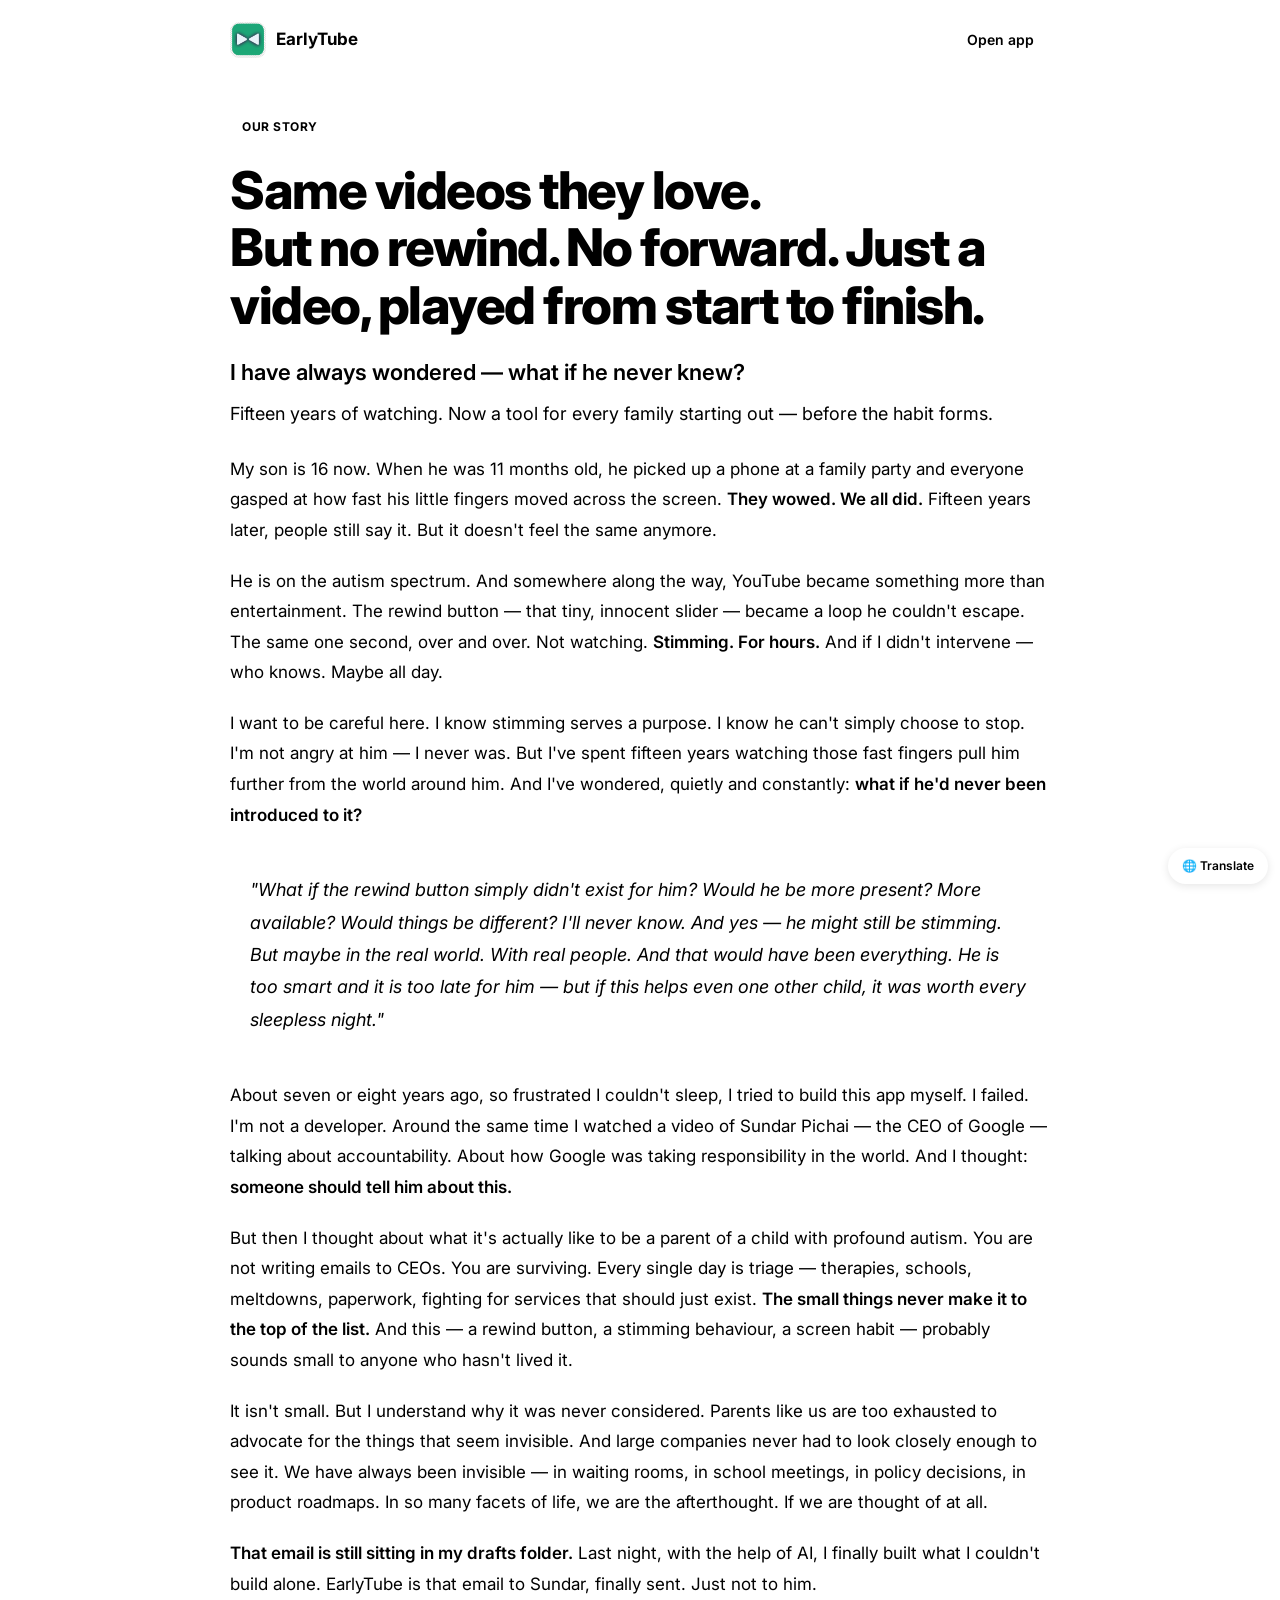
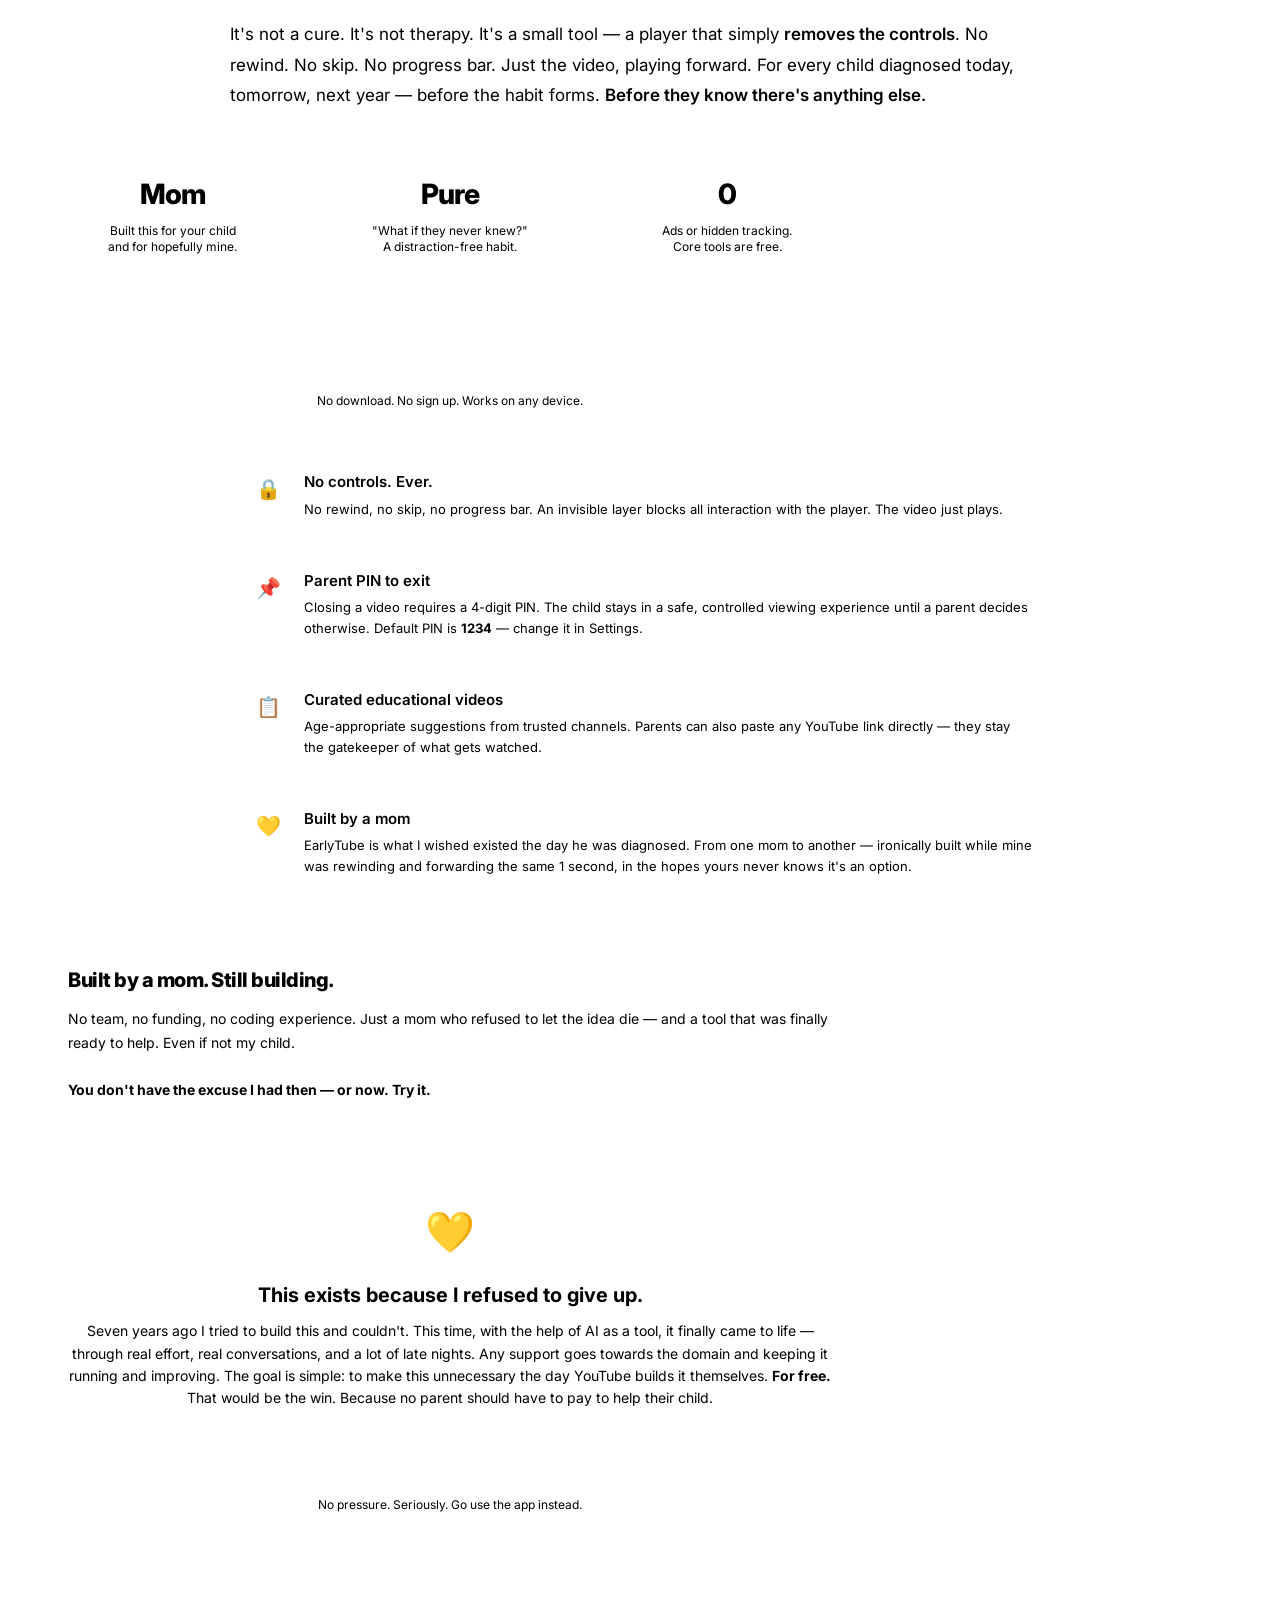
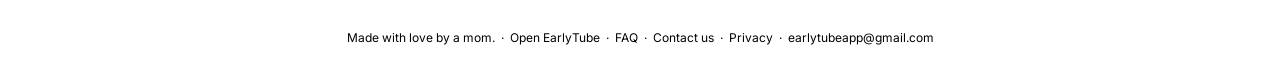
==== commit 64bbe73d: "Update about.html" ====
--- a/about.html
+++ b/about.html
@@ -24,41 +24,44 @@
 *{margin:0;padding:0;box-sizing:border-box;}
 body{background:var(--bg);color:var(--text);font-family:'Inter',-apple-system,sans-serif;line-height:1.7;}
 
-nav{display:flex;align-items:center;justify-content:space-between;padding:20px 24px;max-width:680px;margin:0 auto;}
+/* ── Single width token used everywhere ── */
+.wrap{width:100%;max-width:900px;margin-left:auto;margin-right:auto;padding-left:clamp(16px,4vw,40px);padding-right:clamp(16px,4vw,40px);}
+
+nav{display:flex;align-items:center;justify-content:space-between;padding-top:20px;padding-bottom:20px;}
 .nav-brand{display:flex;align-items:center;gap:10px;text-decoration:none;color:var(--text);}
 .nav-name{font-size:17px;font-weight:700;color:var(--text);}
 .nav-link{font-size:14px;color:var(--red);font-weight:600;text-decoration:none;background:var(--red-light);padding:8px 16px;border-radius:20px;}
 
-.hero{max-width:680px;margin:0 auto;padding:32px 24px 0;}
+.hero{padding-top:32px;}
 .hero-eyebrow{display:inline-flex;align-items:center;gap:6px;background:var(--red-light);color:var(--red);font-size:12px;font-weight:700;padding:5px 12px;border-radius:20px;margin-bottom:20px;text-transform:uppercase;letter-spacing:0.5px;}
-.hero h1{font-size:clamp(32px,6vw,52px);font-weight:800;letter-spacing:-1.5px;line-height:1.1;margin-bottom:20px;color:var(--text);}
+.hero h1{font-size:clamp(28px,5vw,52px);font-weight:800;letter-spacing:-1.5px;line-height:1.1;margin-bottom:20px;color:var(--text);}
 .hero h1 span{color:var(--red);}
-.hero-sub{font-size:18px;color:var(--text-2);line-height:1.7;max-width:560px;margin-bottom:0;}
+.hero-sub{font-size:18px;color:var(--text-2);line-height:1.7;margin-bottom:0;}
 
-.story{max-width:680px;margin:0 auto;padding:24px 24px 0;}
+.story{padding-top:24px;}
 .story p{font-size:17px;color:var(--text-2);margin-bottom:20px;line-height:1.8;}
 .story p strong{color:var(--text);font-weight:600;}
 .story .highlight{background:var(--red-light);border-left:3px solid var(--red);padding:16px 20px;border-radius:0 10px 10px 0;margin:28px 0;}
 .story .highlight p{color:var(--text);font-size:18px;font-style:italic;margin:0;}
 
-.stats{display:grid;grid-template-columns:repeat(3,1fr);gap:12px;max-width:680px;margin:40px auto;padding:0 24px;}
+.stats{display:grid;grid-template-columns:repeat(3,1fr);gap:12px;margin:40px 0;}
 .stat{background:var(--card);border:1px solid var(--border);border-radius:var(--radius);padding:20px;text-align:center;}
 .stat-number{font-size:28px;font-weight:800;color:var(--red);letter-spacing:-1px;}
 .stat-label{font-size:12px;color:var(--text-3);margin-top:4px;line-height:1.4;}
 
-.why-section{max-width:680px;margin:0 auto;padding:0 24px;}
+.why-section{padding-top:0;}
 .why-grid{display:flex;flex-direction:column;gap:12px;margin-top:20px;}
 .why-item{display:flex;gap:16px;align-items:flex-start;background:var(--card);border:1px solid var(--border);border-radius:var(--radius);padding:18px;}
 .why-icon{width:40px;height:40px;border-radius:10px;display:flex;align-items:center;justify-content:center;font-size:20px;flex-shrink:0;background:var(--red-light);}
 .why-title{font-size:15px;font-weight:600;margin-bottom:4px;color:var(--text);}
 .why-text{font-size:13px;color:var(--text-2);line-height:1.6;}
 
-.night-banner{max-width:680px;margin:40px auto;padding:0 24px;}
-.night-card{background:var(--card);border:1px solid var(--border);border-radius:var(--radius);padding:28px;position:relative;overflow:hidden;}
+.night-banner{margin:40px 0 0;}
+.night-card{background:var(--card);border:1px solid var(--border);border-radius:var(--radius);padding:28px;}
 .night-card h3{font-size:20px;font-weight:800;margin-bottom:10px;letter-spacing:-0.5px;color:var(--text);}
 .night-card p{font-size:14px;color:var(--text-2);line-height:1.7;}
 
-.donate-section{max-width:680px;margin:0 auto;padding:0 24px 60px;}
+.donate-section{margin:40px 0 0;padding-bottom:60px;}
 .donate-card{background:var(--card);border:2px dashed var(--border);border-radius:var(--radius);padding:28px;text-align:center;}
 .donate-emoji{font-size:40px;margin-bottom:12px;}
 .donate-card h3{font-size:20px;font-weight:700;margin-bottom:8px;color:var(--text);}
@@ -66,10 +69,17 @@
 .donate-btn{display:inline-block;background:var(--red);color:white;font-size:15px;font-weight:600;padding:14px 28px;border-radius:12px;text-decoration:none;font-family:inherit;}
 .donate-note{font-size:12px;color:var(--text-3);margin-top:12px;}
 
+.cta-section{margin:40px 0;text-align:center;}
 .cta-btn{display:inline-block;background:var(--red);color:white;font-size:17px;font-weight:700;padding:18px 48px;border-radius:14px;text-decoration:none;letter-spacing:-0.3px;}
+.cta-note{font-size:12px;color:var(--text-3);margin-top:10px;}
 
 footer{border-top:1px solid var(--border);padding:24px;text-align:center;font-size:12px;color:var(--text-3);}
 footer a{color:var(--red);text-decoration:none;}
+
+@media(max-width:480px){
+  .stats{grid-template-columns:1fr;}
+  .hero h1{letter-spacing:-0.5px;}
+}
 </style>
 </head>
 <body>
@@ -78,22 +88,22 @@
   <a href="https://translate.google.com/translate?sl=en&tl=auto&u=https://earlytube.github.io/about.html" target="_blank" style="display:flex;align-items:center;gap:6px;background:var(--card);border:1px solid var(--border);border-radius:20px;padding:8px 14px;font-size:12px;font-weight:600;color:var(--text);text-decoration:none;box-shadow:0 2px 8px rgba(0,0,0,0.1);">&#127760; Translate</a>
 </div>
 
-<nav>
+<nav class="wrap">
   <a class="nav-brand" href="index.html">
     <img src="icon.png" style="width:36px;height:36px;border-radius:9px;flex-shrink:0;"/>
     <span class="nav-name">EarlyTube</span>
   </a>
-  <a class="nav-link" href="index.html" target="_blank">Open app</a>
+  <a class="nav-link" href="index.html">Open app</a>
 </nav>
 
-<div class="hero">
+<div class="hero wrap">
   <div class="hero-eyebrow">Our story</div>
   <h1>Same videos they love.<br/><span>But</span> no rewind. No forward. Just a video, played from start to finish.</h1>
   <p class="hero-sub" style="font-size:22px;font-weight:600;color:var(--text);margin-bottom:8px;">I have always wondered — what if he never knew?</p>
   <p class="hero-sub">Fifteen years of watching. Now a tool for every family starting out — before the habit forms.</p>
 </div>
 
-<div class="story">
+<div class="story wrap">
   <p>My son is 16 now. When he was 11 months old, he picked up a phone at a family party and everyone gasped at how fast his little fingers moved across the screen. <strong>They wowed. We all did.</strong> Fifteen years later, people still say it. But it doesn't feel the same anymore.</p>
 
   <p>He is on the autism spectrum. And somewhere along the way, YouTube became something more than entertainment. The rewind button — that tiny, innocent slider — became a loop he couldn't escape. The same one second, over and over. Not watching. <strong>Stimming. For hours.</strong> And if I didn't intervene — who knows. Maybe all day.</p>
@@ -115,19 +125,18 @@
   <p>It's not a cure. It's not therapy. It's a small tool — a player that simply <strong>removes the controls</strong>. No rewind. No skip. No progress bar. Just the video, playing forward. For every child diagnosed today, tomorrow, next year — before the habit forms. <strong>Before they know there's anything else.</strong></p>
 </div>
 
-<div class="stats">
+<div class="stats wrap">
   <div class="stat"><div class="stat-number">Mom</div><div class="stat-label">Built this for your child<br/>and for hopefully mine.</div></div>
   <div class="stat"><div class="stat-number">Pure</div><div class="stat-label">"What if they never knew?"<br/>A distraction-free habit.</div></div>
   <div class="stat"><div class="stat-number">0</div><div class="stat-label">Ads or hidden tracking.<br/>Core tools are free.</div></div>
 </div>
 
-
-<div style="max-width:680px;margin:0 auto 40px;padding:0 24px;text-align:center;">
-  <a class="cta-btn" href="index.html" target="_blank">Open EarlyTube</a>
-  <div style="font-size:12px;color:var(--text-3);margin-top:10px;">No download. No sign up. Works on any device.</div>
+<div class="cta-section wrap">
+  <a class="cta-btn" href="index.html">Open EarlyTube</a>
+  <div class="cta-note">No download. No sign up. Works on any device.</div>
 </div>
 
-<div class="why-section">
+<div class="why-section wrap">
   <div class="why-grid">
     <div class="why-item">
       <div class="why-icon">&#128274;</div>
@@ -160,14 +169,14 @@
   </div>
 </div>
 
-<div class="night-banner">
+<div class="night-banner wrap">
   <div class="night-card">
     <h3>Built by a mom. Still building.</h3>
     <p>No team, no funding, no coding experience. Just a mom who refused to let the idea die — and a tool that was finally ready to help. Even if not my child.<br><br><strong>You don't have the excuse I had then — or now. Try it.</strong></p>
   </div>
 </div>
 
-<div class="donate-section">
+<div class="donate-section wrap">
   <div class="donate-card">
     <div class="donate-emoji">&#128155;</div>
     <h3>This exists because I refused to give up.</h3>
@@ -179,9 +188,9 @@
 
 <footer>
   Made with love by a mom. &nbsp;·&nbsp;
-  <a href="index.html" target="_blank">Open EarlyTube</a> &nbsp;·&nbsp;
+  <a href="index.html">Open EarlyTube</a> &nbsp;·&nbsp;
   <a href="faq.html">FAQ</a> &nbsp;·&nbsp;
-  <a href="contact.html" target="_blank">Contact us</a> &nbsp;·&nbsp;
+  <a href="contact.html">Contact us</a> &nbsp;·&nbsp;
   <a href="privacy.html">Privacy</a> &nbsp;·&nbsp;
   <a href="mailto:earlytubeapp@gmail.com">earlytubeapp@gmail.com</a>
 </footer>
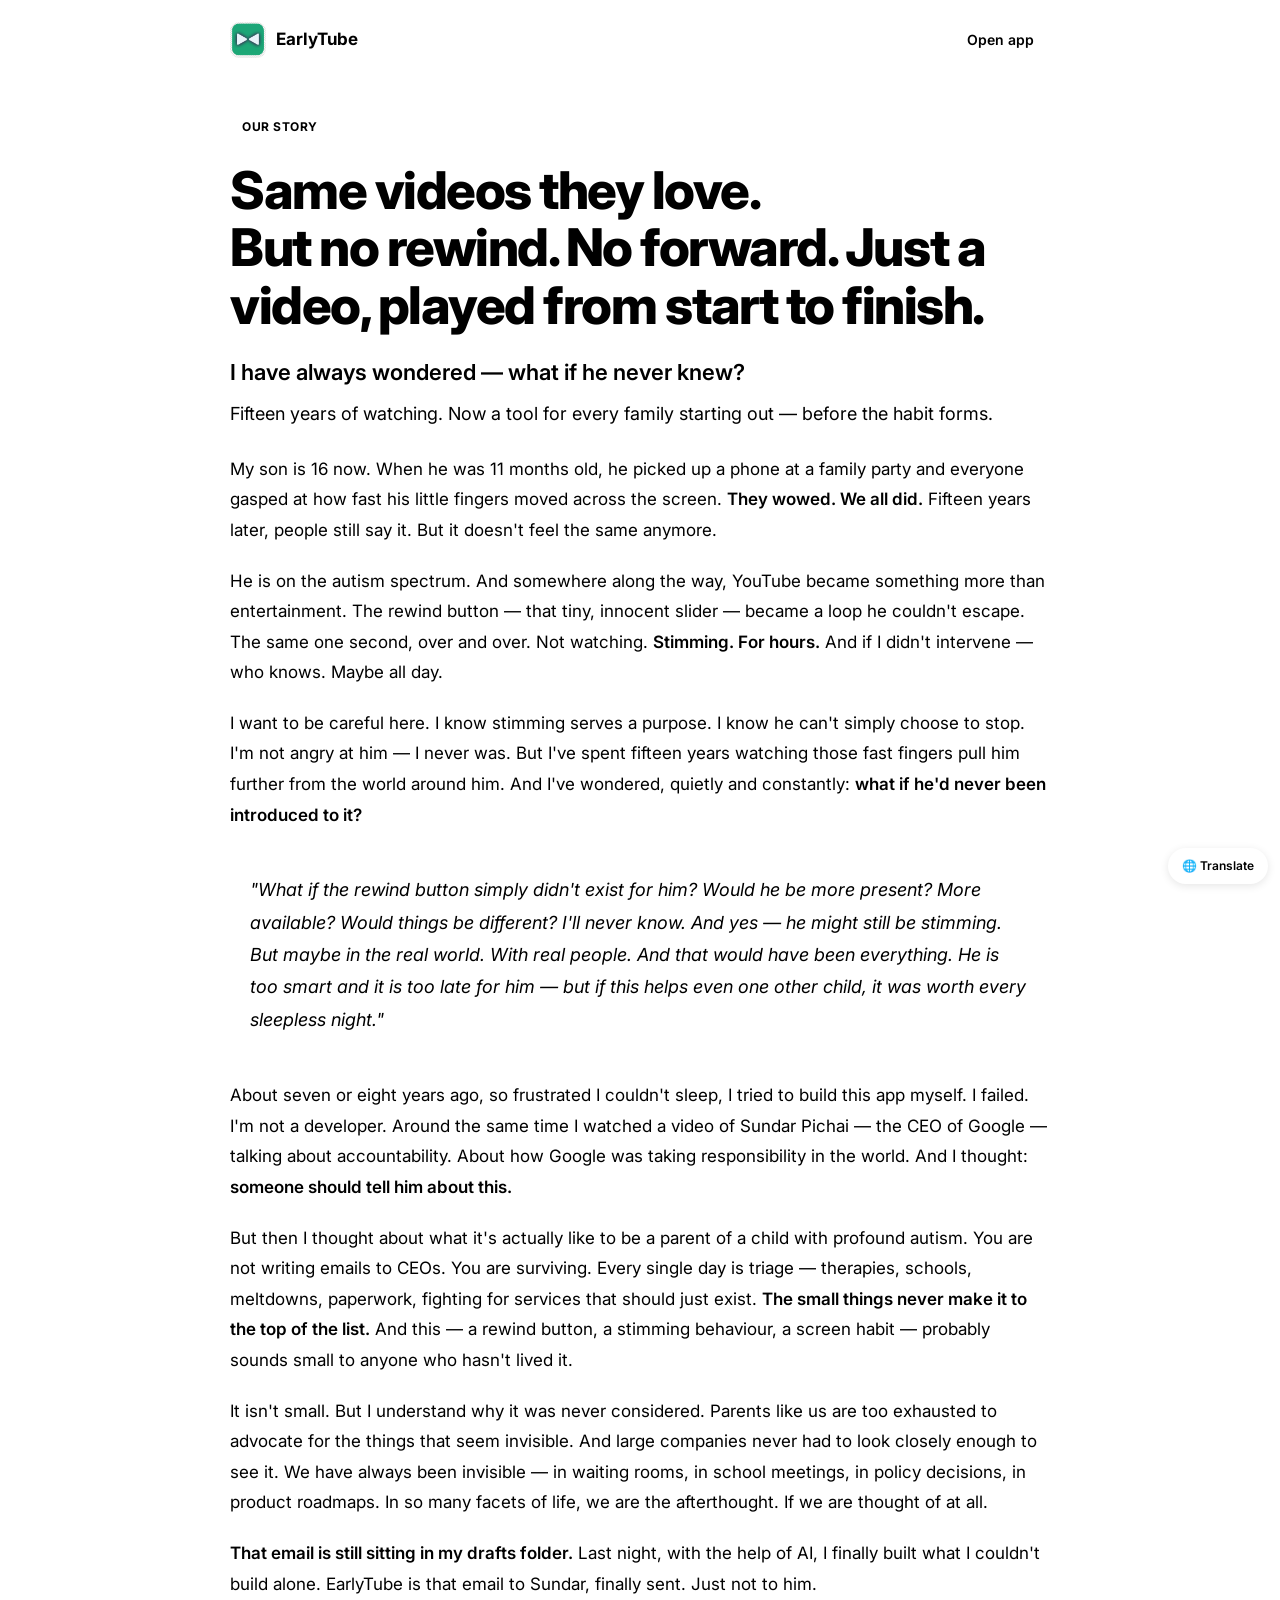
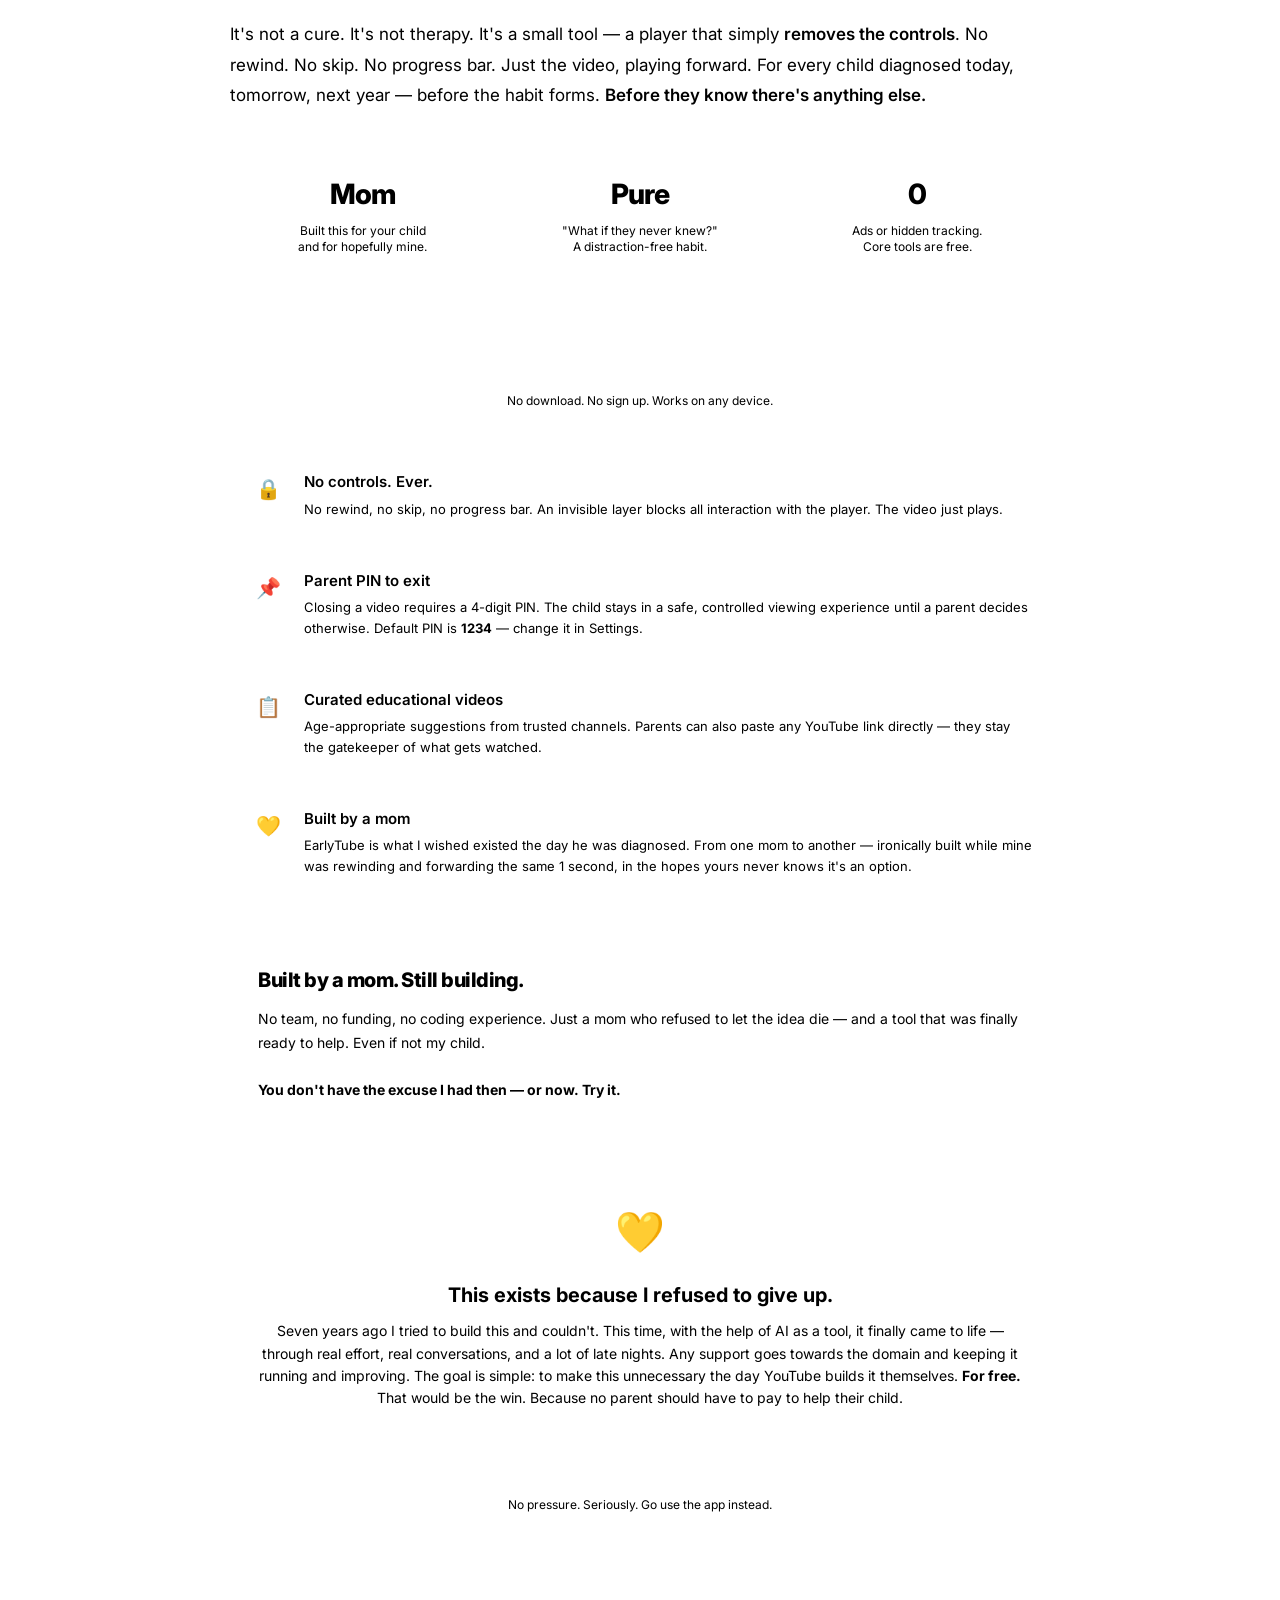
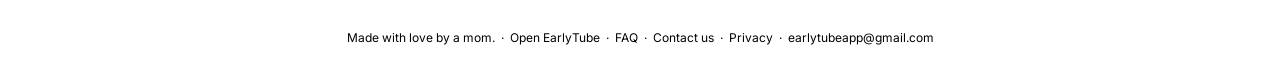
==== commit 330ce96c: "Update about.html" ====
--- a/about.html
+++ b/about.html
@@ -44,7 +44,7 @@
 .story .highlight{background:var(--red-light);border-left:3px solid var(--red);padding:16px 20px;border-radius:0 10px 10px 0;margin:28px 0;}
 .story .highlight p{color:var(--text);font-size:18px;font-style:italic;margin:0;}
 
-.stats{display:grid;grid-template-columns:repeat(3,1fr);gap:12px;margin:40px 0;}
+.stats{display:grid;grid-template-columns:repeat(3,1fr);gap:12px;margin-top:40px;margin-bottom:40px;}
 .stat{background:var(--card);border:1px solid var(--border);border-radius:var(--radius);padding:20px;text-align:center;}
 .stat-number{font-size:28px;font-weight:800;color:var(--red);letter-spacing:-1px;}
 .stat-label{font-size:12px;color:var(--text-3);margin-top:4px;line-height:1.4;}
@@ -56,12 +56,12 @@
 .why-title{font-size:15px;font-weight:600;margin-bottom:4px;color:var(--text);}
 .why-text{font-size:13px;color:var(--text-2);line-height:1.6;}
 
-.night-banner{margin:40px 0 0;}
+.night-banner{margin-top:40px;}
 .night-card{background:var(--card);border:1px solid var(--border);border-radius:var(--radius);padding:28px;}
 .night-card h3{font-size:20px;font-weight:800;margin-bottom:10px;letter-spacing:-0.5px;color:var(--text);}
 .night-card p{font-size:14px;color:var(--text-2);line-height:1.7;}
 
-.donate-section{margin:40px 0 0;padding-bottom:60px;}
+.donate-section{margin-top:40px;padding-bottom:60px;}
 .donate-card{background:var(--card);border:2px dashed var(--border);border-radius:var(--radius);padding:28px;text-align:center;}
 .donate-emoji{font-size:40px;margin-bottom:12px;}
 .donate-card h3{font-size:20px;font-weight:700;margin-bottom:8px;color:var(--text);}
@@ -69,7 +69,7 @@
 .donate-btn{display:inline-block;background:var(--red);color:white;font-size:15px;font-weight:600;padding:14px 28px;border-radius:12px;text-decoration:none;font-family:inherit;}
 .donate-note{font-size:12px;color:var(--text-3);margin-top:12px;}
 
-.cta-section{margin:40px 0;text-align:center;}
+.cta-section{margin-top:40px;margin-bottom:40px;text-align:center;}
 .cta-btn{display:inline-block;background:var(--red);color:white;font-size:17px;font-weight:700;padding:18px 48px;border-radius:14px;text-decoration:none;letter-spacing:-0.3px;}
 .cta-note{font-size:12px;color:var(--text-3);margin-top:10px;}
 
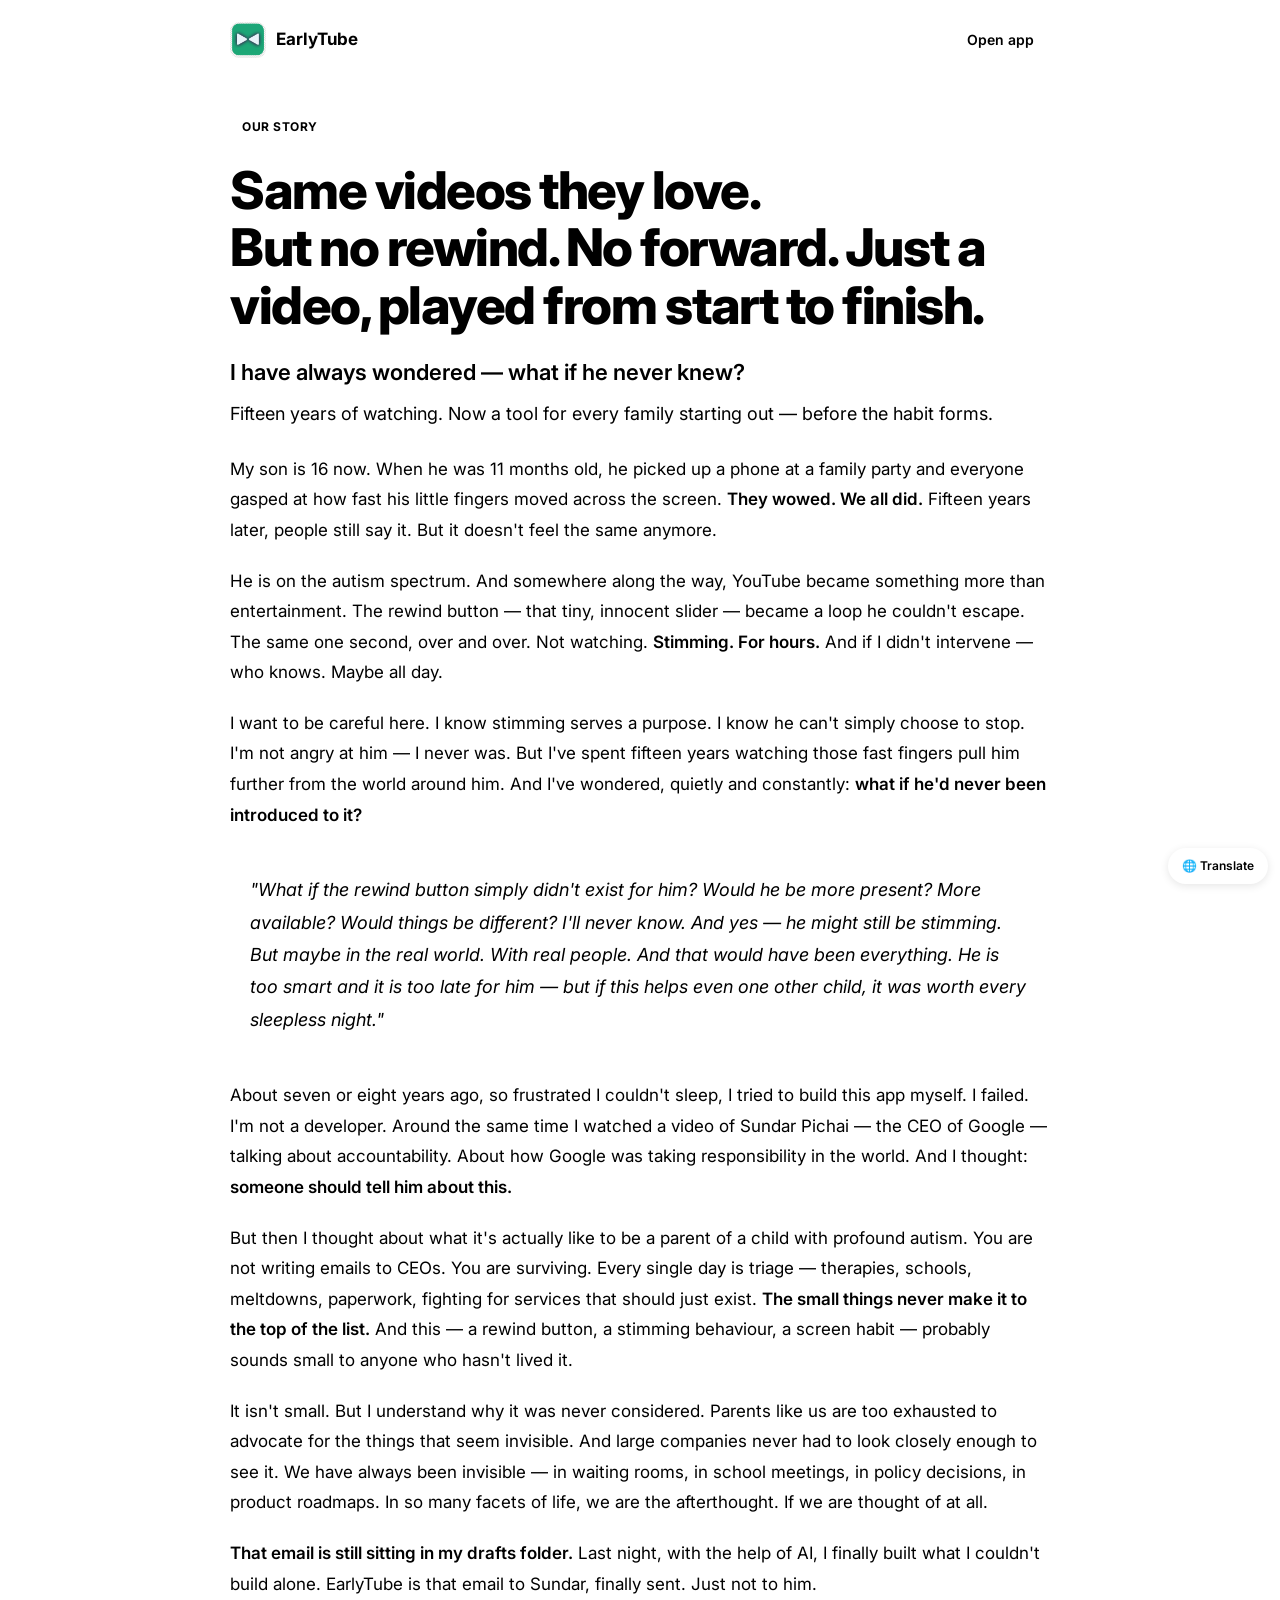
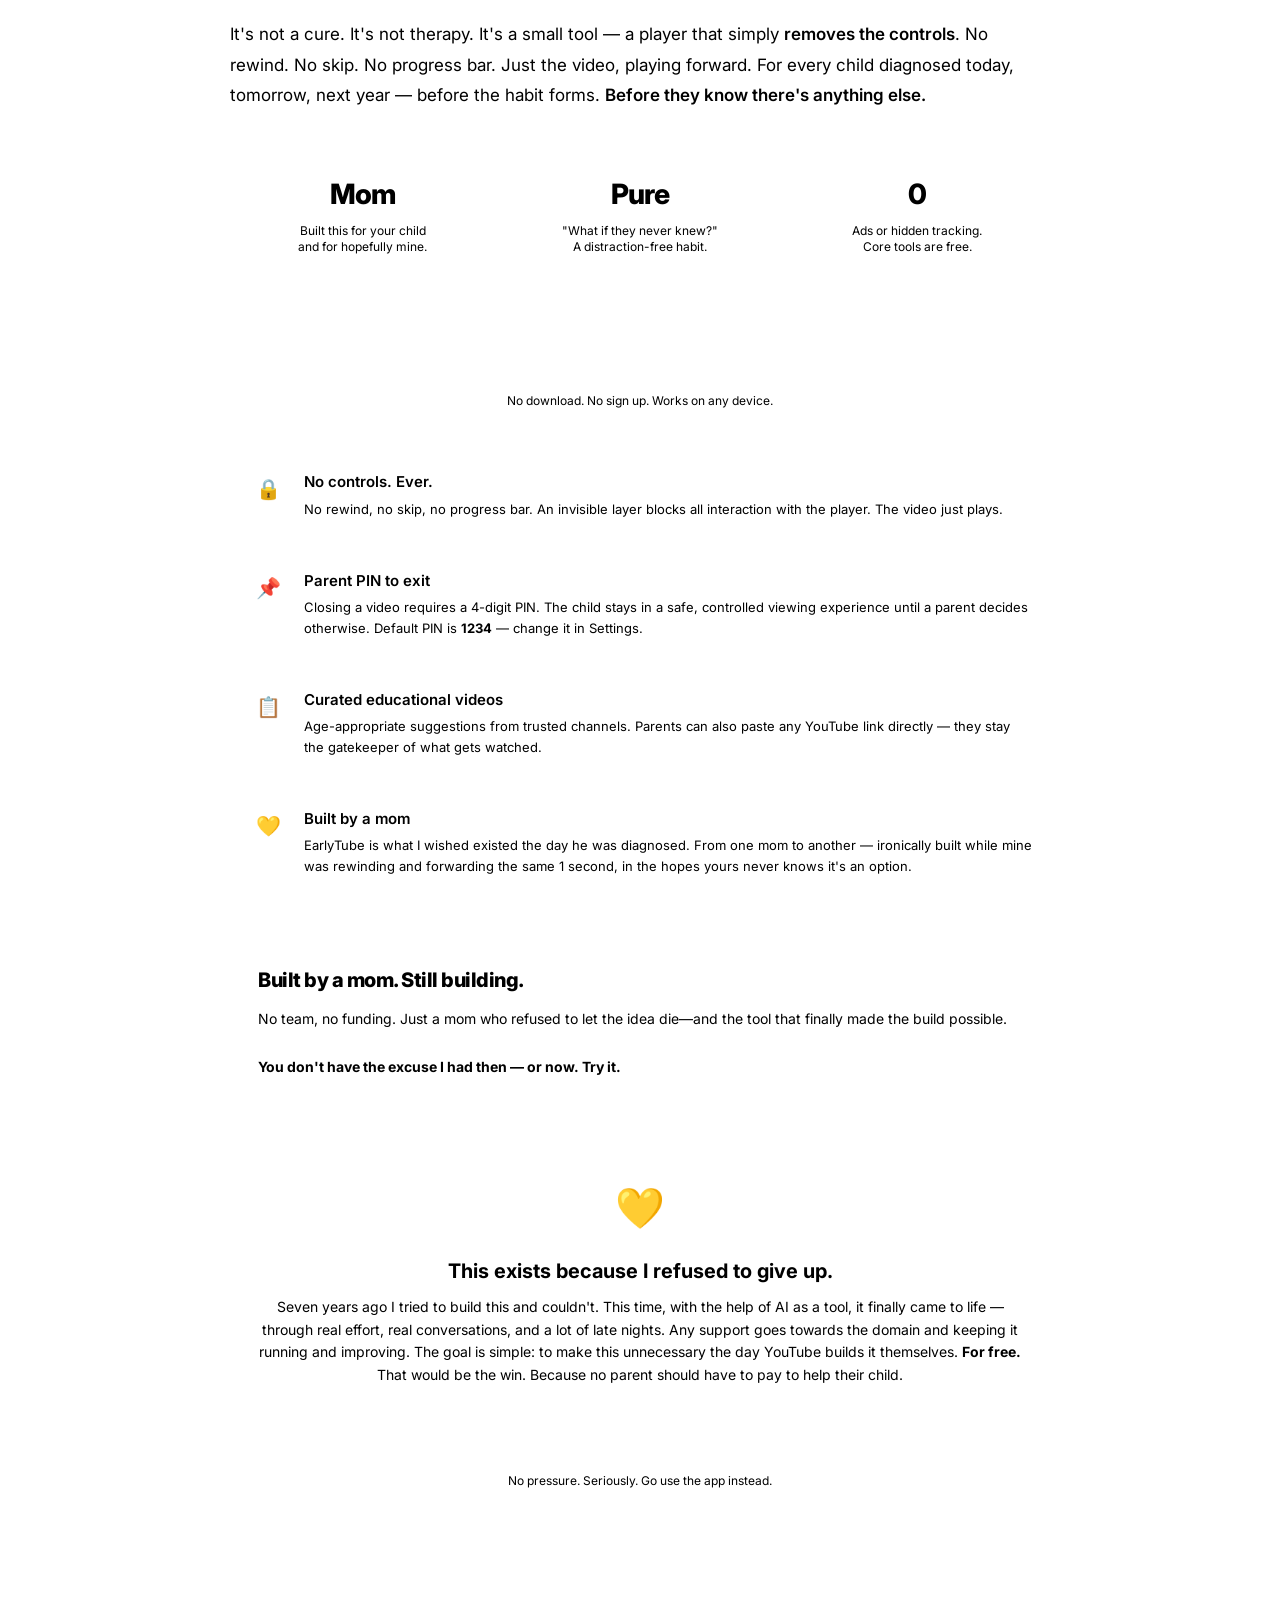
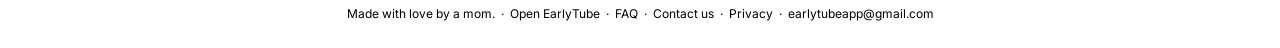
==== commit 71f9134b: "Update about.html" ====
--- a/about.html
+++ b/about.html
@@ -172,7 +172,7 @@
 <div class="night-banner wrap">
   <div class="night-card">
     <h3>Built by a mom. Still building.</h3>
-    <p>No team, no funding, no coding experience. Just a mom who refused to let the idea die — and a tool that was finally ready to help. Even if not my child.<br><br><strong>You don't have the excuse I had then — or now. Try it.</strong></p>
+    <p>No team, no funding. Just a mom who refused to let the idea die—and the tool that finally made the build possible.<br><br><strong>You don't have the excuse I had then — or now. Try it.</strong></p>
   </div>
 </div>
 
